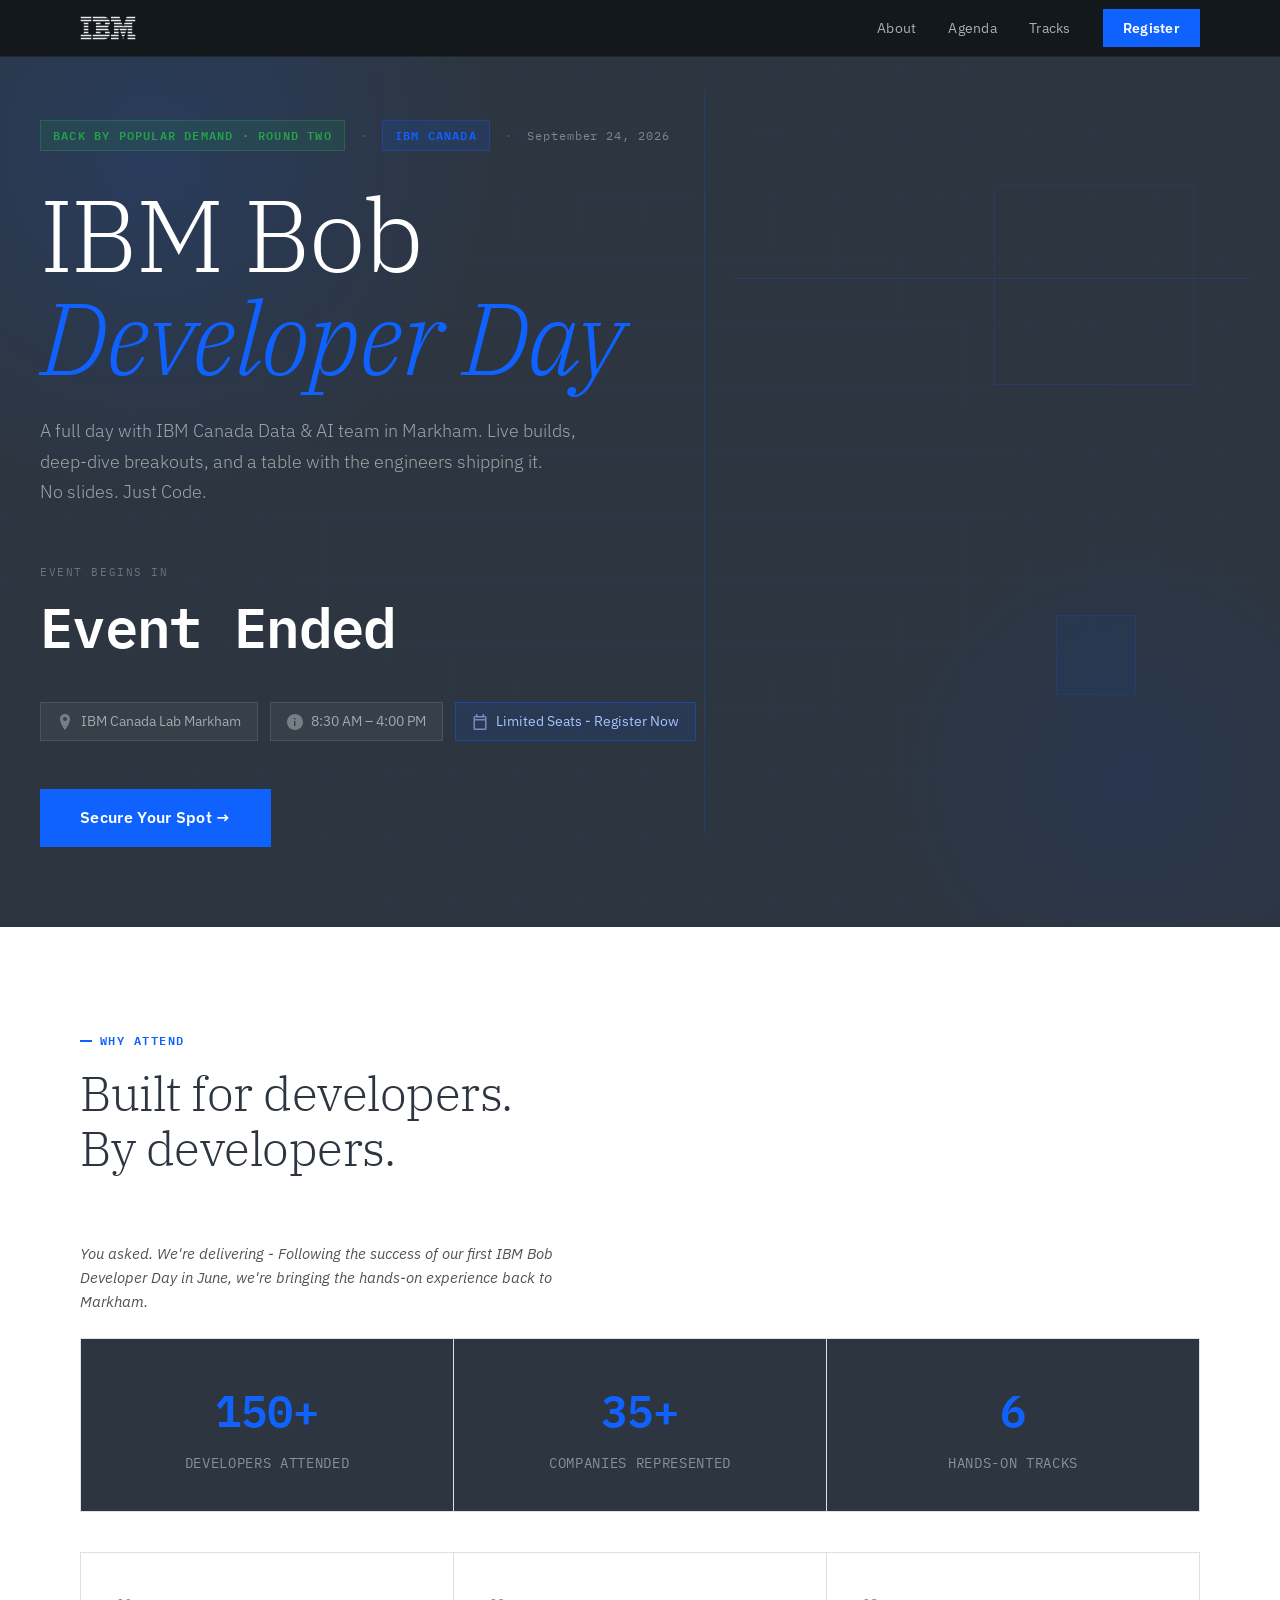
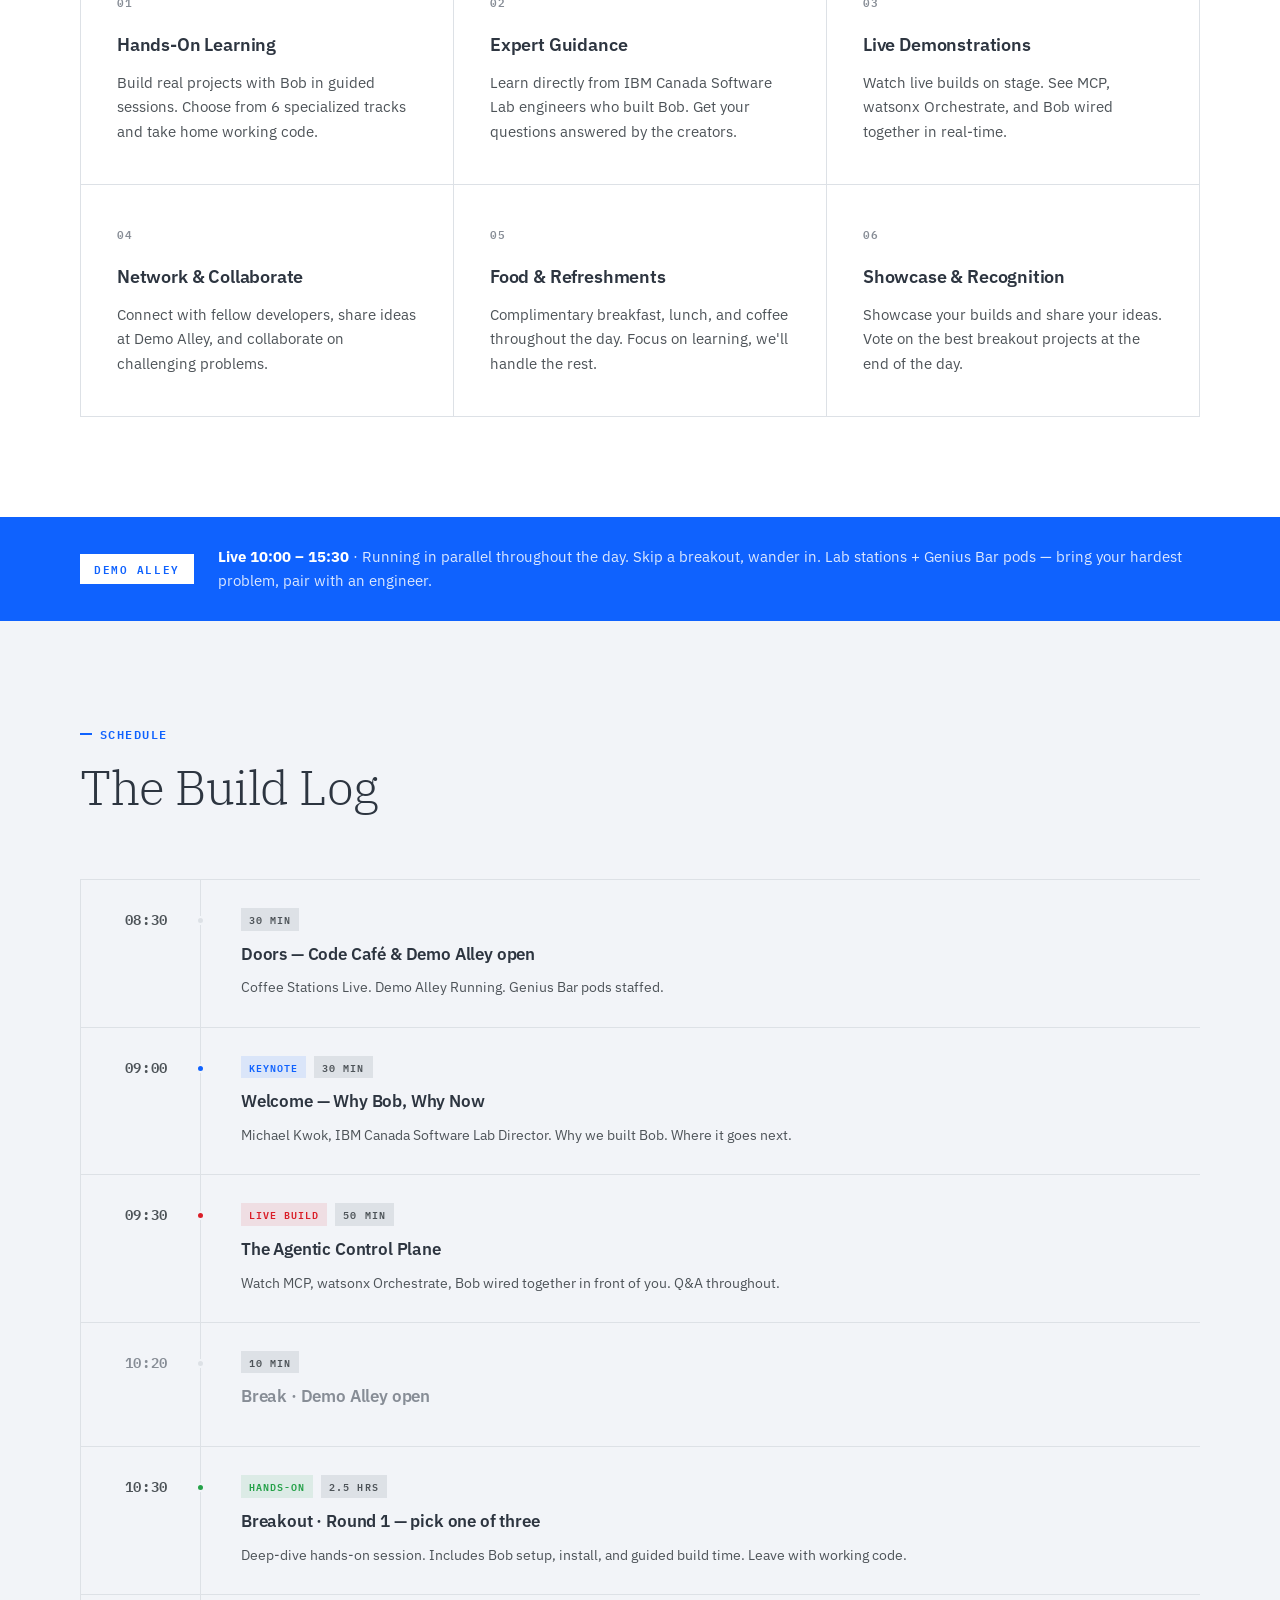
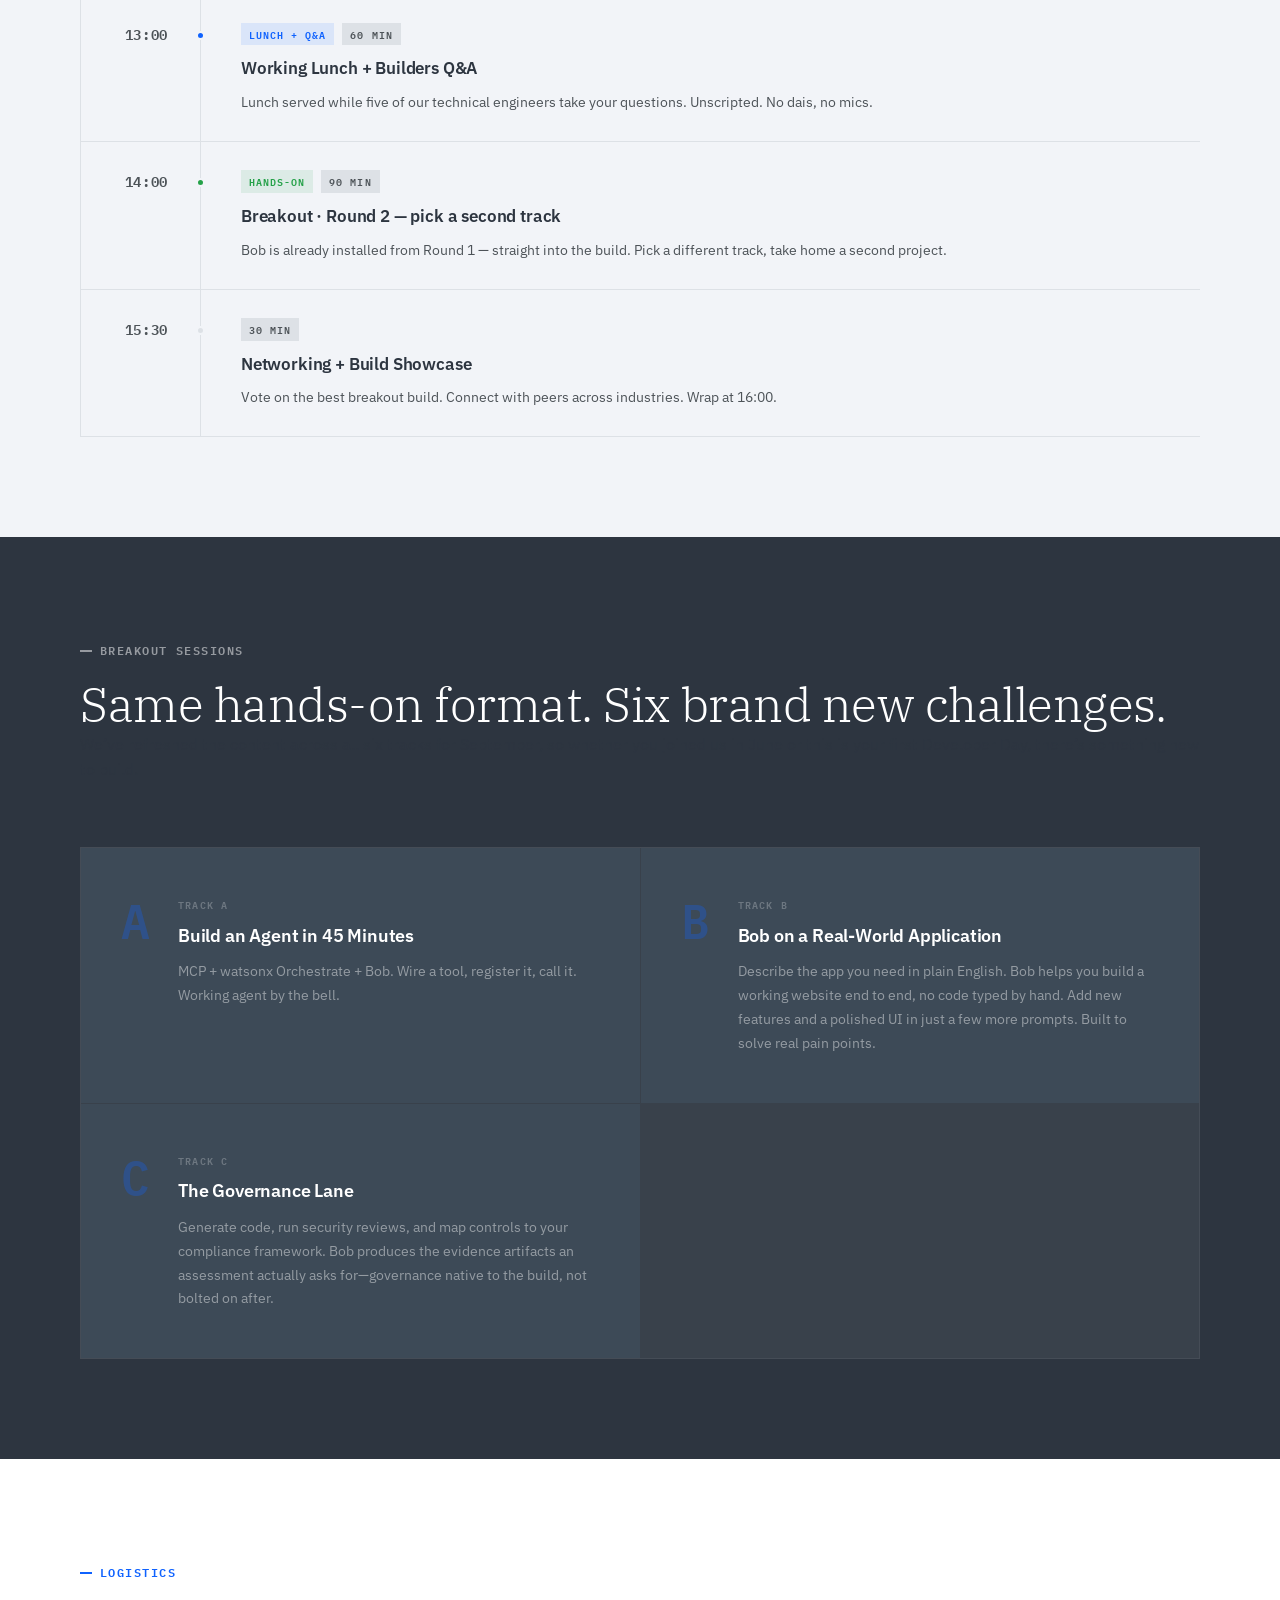
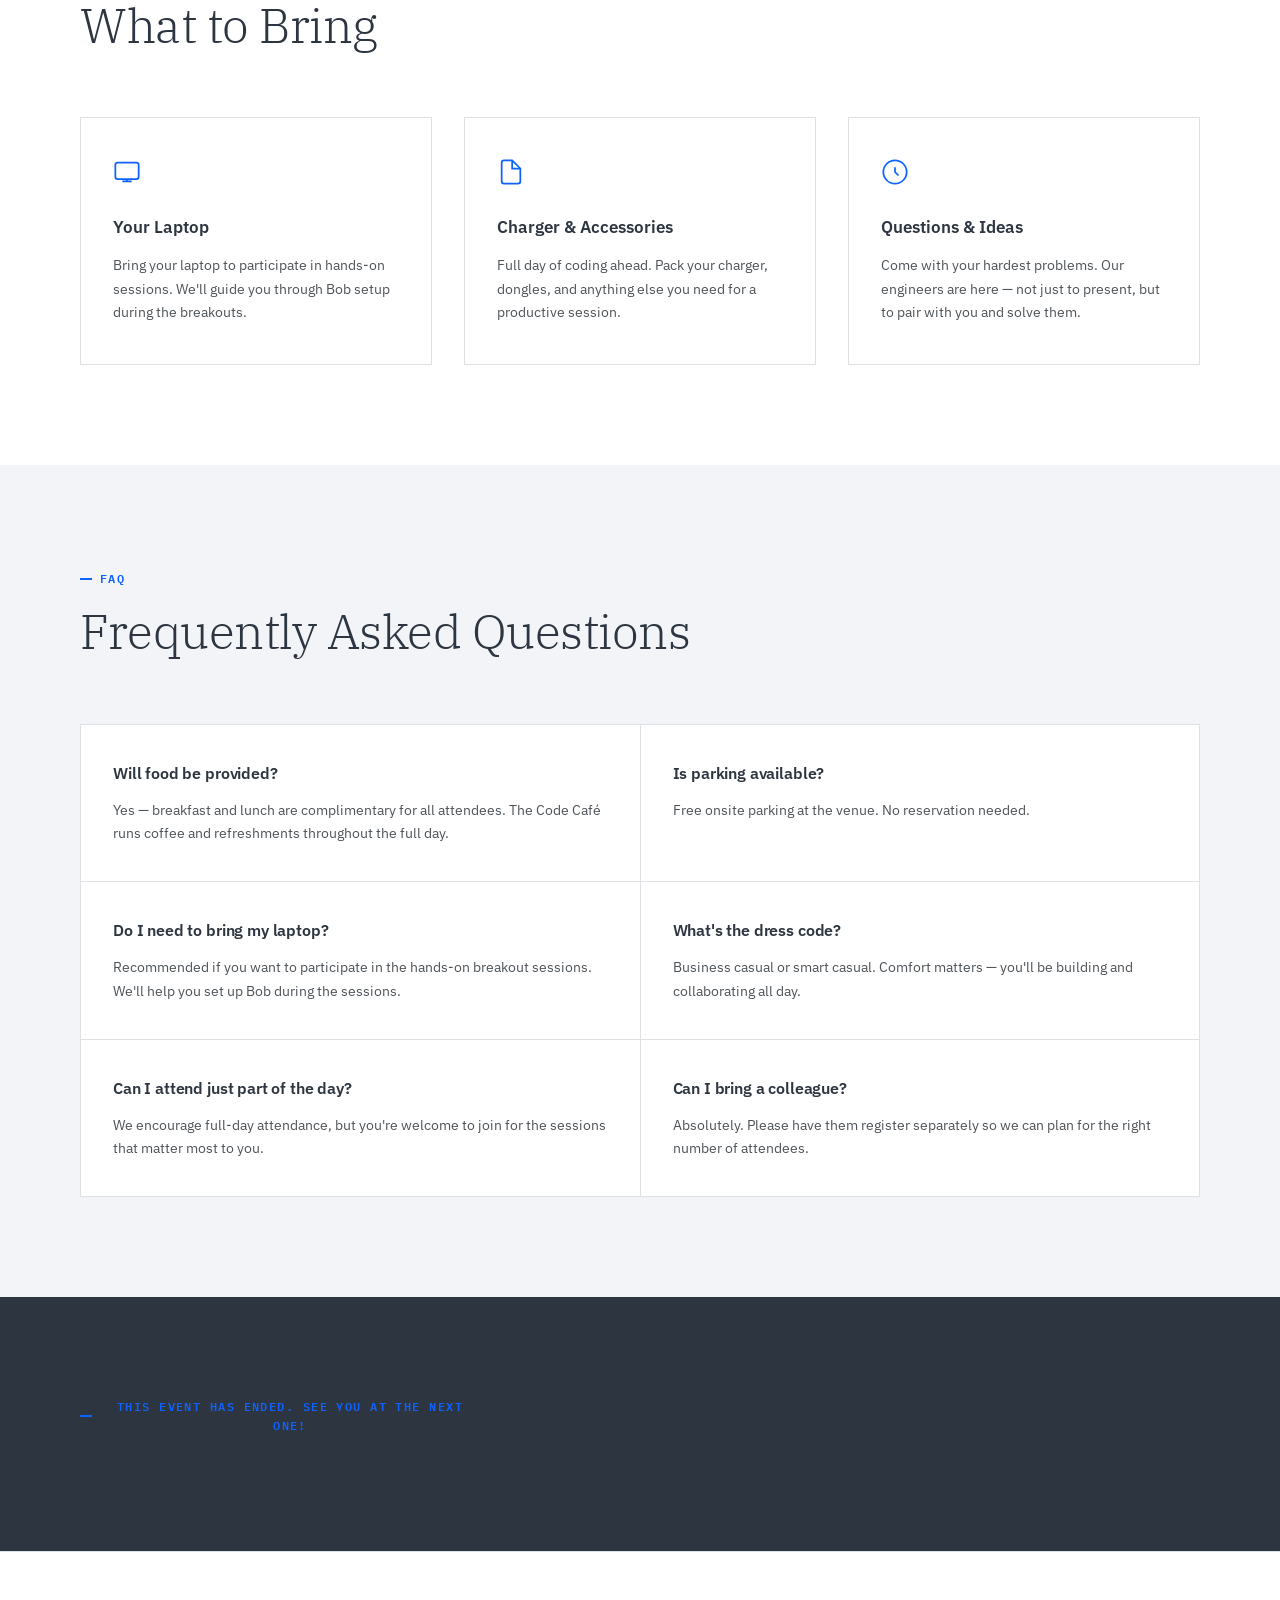
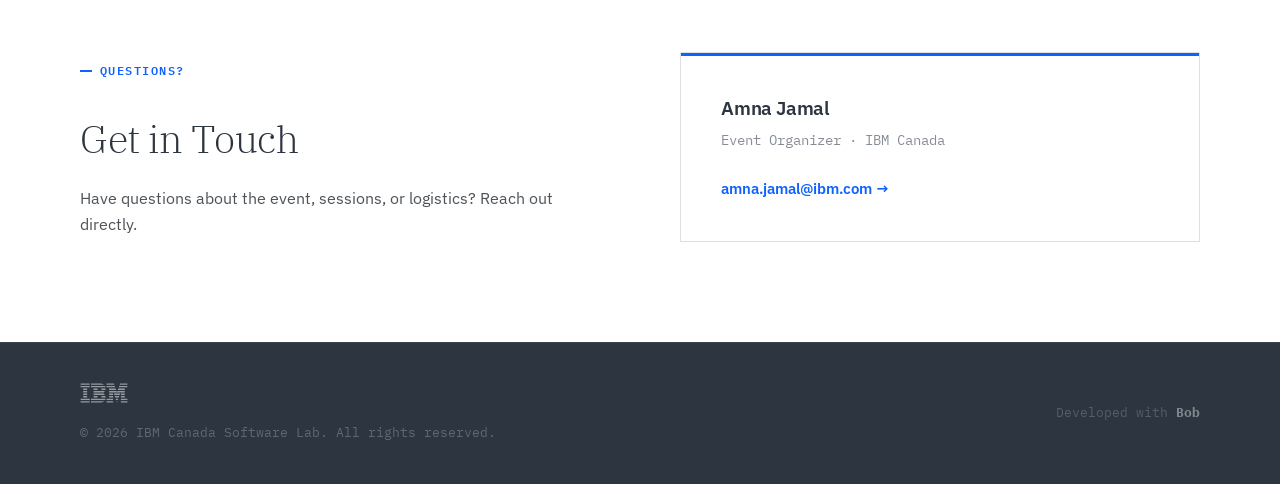
==== index.html @ 03973c64 "Update index.html" ====
<!DOCTYPE html>
<html lang="en">
<head>
    <meta charset="UTF-8">
    <meta name="viewport" content="width=device-width, initial-scale=1.0">
    <title>IBM Bob Developer Day — September 24, 2026 · Markham</title>
    <link rel="preconnect" href="https://fonts.googleapis.com">
    <link rel="preconnect" href="https://fonts.gstatic.com" crossorigin>
    <link href="https://fonts.googleapis.com/css2?family=IBM+Plex+Mono:wght@400;600&family=IBM+Plex+Sans:ital,wght@0,300;0,400;0,600;0,700;1,300&family=IBM+Plex+Serif:wght@300;400;600&display=swap" rel="stylesheet">
    <link rel="stylesheet" href="../styles.css">
</head>
<body>

    <!-- Sticky Register Button -->
    <div id="stickyRegister" class="sticky-register">
        <a href="#register" class="btn-sticky">Register Now →</a>
    </div>

    <!-- Top Nav Bar -->
    <nav class="topnav">
        <div class="topnav-inner">
            <img src="../ibm-logo.svg" alt="IBM" class="nav-logo">
            <div class="nav-links">
                <a href="#about">About</a>
                <a href="#agenda">Agenda</a>
                <a href="#tracks">Tracks</a>
                <a href="#register" class="nav-cta">Register</a>
            </div>
        </div>
    </nav>

    <div class="page-wrapper">

        <!-- HERO -->
        <header class="hero">
            <div class="hero-bg-grid"></div>
            <div class="hero-inner">
                <div class="hero-eyebrow">
                    <span class="eyebrow-tag eyebrow-tag-demand">Back by Popular Demand · Round Two</span>
                    <span class="eyebrow-divider">·</span>
                    <span class="eyebrow-tag">IBM Canada</span>
                    <span class="eyebrow-divider">·</span>
                    <span class="eyebrow-date">September 24, 2026</span>
                </div>

                <h1 class="hero-title">
                    IBM Bob<br>
                    <span class="hero-title-accent">Developer Day</span>
                </h1>

                <p class="hero-subtitle">A full day with IBM Canada Data & AI team in Markham. Live builds, deep-dive breakouts, and a table with the engineers shipping it. <br>No slides. Just Code.</p>

                <!-- Countdown -->
                <div class="countdown-block">
                    <div class="countdown-label">Event begins in</div>
                    <div id="countdown" class="countdown">
                        <div class="countdown-item">
                            <span id="days" class="countdown-value">00</span>
                            <span class="countdown-unit">Days</span>
                        </div>
                        <div class="countdown-sep">:</div>
                        <div class="countdown-item">
                            <span id="hours" class="countdown-value">00</span>
                            <span class="countdown-unit">Hrs</span>
                        </div>
                        <div class="countdown-sep">:</div>
                        <div class="countdown-item">
                            <span id="minutes" class="countdown-value">00</span>
                            <span class="countdown-unit">Min</span>
                        </div>
                        <div class="countdown-sep">:</div>
                        <div class="countdown-item">
                            <span id="seconds" class="countdown-value">00</span>
                            <span class="countdown-unit">Sec</span>
                        </div>
                    </div>
                </div>

                <!-- Event Meta -->
                <div class="hero-meta">
                    <div class="meta-pill">
                        <svg width="16" height="16" viewBox="0 0 16 16" fill="none"><path d="M8 0C5.2 0 3 2.2 3 5c0 4.4 5 11 5 11s5-6.6 5-11c0-2.8-2.2-5-5-5zm0 7c-1.1 0-2-.9-2-2s.9-2 2-2 2 .9 2 2-.9 2-2 2z" fill="currentColor"/></svg>
                        IBM Canada Lab Markham
                    </div>
                    <div class="meta-pill">
                        <svg width="16" height="16" viewBox="0 0 16 16" fill="none"><path d="M8 0C3.6 0 0 3.6 0 8s3.6 8 8 8 8-3.6 8-8-3.6-8-8-8zm.5 12H7V7h1.5v5zm0-6.5H7V4h1.5v1.5z" fill="currentColor"/></svg>
                        8:30 AM – 4:00 PM
                    </div>
                    <a href="#register" class="meta-pill meta-pill-link">
                        <svg width="16" height="16" viewBox="0 0 16 16" fill="none"><path d="M13 2h-1V0h-1.5v2h-5V0H4v2H3C2.2 2 1.5 2.7 1.5 3.5v11C1.5 15.3 2.2 16 3 16h10c.8 0 1.5-.7 1.5-1.5v-11C14.5 2.7 13.8 2 13 2zm0 12.5H3v-8h10v8zM3 5V3.5h10V5H3z" fill="currentColor"/></svg>
                        Limited Seats - Register Now
                    </a>
                </div>

                <a href="#register" class="btn-hero">Secure Your Spot →</a>
            </div>

            <!-- Hero decoration -->
            <div class="hero-decoration">
                <div class="deco-line deco-l1"></div>
                <div class="deco-line deco-l2"></div>
                <div class="deco-box deco-b1"></div>
                <div class="deco-box deco-b2"></div>
            </div>
        </header>

        <main id="about">

            <!-- WHY ATTEND -->
            <section class="section-why">
                <div class="section-inner">
                    <div class="section-header">
                        <span class="section-kicker">Why Attend</span>
                        <h2 class="section-title">Built for developers.<br>By developers.</h2>
                    </div>
                    <p class="stats-caption">You asked. We're delivering - Following the success of our first IBM Bob Developer Day in June, we're bringing the hands-on experience back to Markham. </p>
					<div class="stats-grid">
    				<div class="stat-card">
        			<h3>150+</h3>
        			<p>Developers Attended</p>
    				</div>
    					<div class="stat-card">
       					 <h3>35+</h3>
       					 <p>Companies Represented</p>
   					 </div>
   				 <div class="stat-card">
       				 <h3>6</h3>
       				 <p>Hands-On Tracks</p>
    					</div>
						</div>
                    <div class="why-grid">
                        <div class="why-card">
                            <div class="why-num">01</div>
                            <h3>Hands-On Learning</h3>
                            <p>Build real projects with Bob in guided sessions. Choose from 6 specialized tracks and take home working code.</p>
                        </div>
                        <div class="why-card">
                            <div class="why-num">02</div>
                            <h3>Expert Guidance</h3>
                            <p>Learn directly from IBM Canada Software Lab engineers who built Bob. Get your questions answered by the creators.</p>
                        </div>
                        <div class="why-card">
                            <div class="why-num">03</div>
                            <h3>Live Demonstrations</h3>
                            <p>Watch live builds on stage. See MCP, watsonx Orchestrate, and Bob wired together in real-time.</p>
                        </div>
                        <div class="why-card">
                            <div class="why-num">04</div>
                            <h3>Network & Collaborate</h3>
                            <p>Connect with fellow developers, share ideas at Demo Alley, and collaborate on challenging problems.</p>
                        </div>
                        <div class="why-card">
                            <div class="why-num">05</div>
                            <h3>Food & Refreshments</h3>
                            <p>Complimentary breakfast, lunch, and coffee throughout the day. Focus on learning, we'll handle the rest.</p>
                        </div>
                        <div class="why-card">
                            <div class="why-num">06</div>
                            <h3>Showcase & Recognition</h3>
                            <p>Showcase your builds and share your ideas. Vote on the best breakout projects at the end of the day.</p>
                        </div>
                    </div>
                </div>
            </section>

            <!-- DEMO ALLEY BANNER -->
            <div class="demo-alley-banner">
                <div class="section-inner">
                    <div class="demo-alley-inner">
                        <div class="demo-alley-badge">DEMO ALLEY</div>
                        <div class="demo-alley-text">
                            <strong>Live 10:00 – 15:30</strong> · Running in parallel throughout the day. Skip a breakout, wander in. Lab stations + Genius Bar pods — bring your hardest problem, pair with an engineer.
                        </div>
                    </div>
                </div>
            </div>

            <!-- AGENDA -->
            <section class="section-agenda" id="agenda">
                <div class="section-inner">
                    <div class="section-header">
                        <span class="section-kicker">Schedule</span>
                        <h2 class="section-title">The Build Log</h2>
                    </div>
                    <div class="agenda-timeline">

                        <div class="agenda-item">
                            <div class="agenda-time">
                                <span class="time-mono">08:30</span>
                                <div class="time-dot"></div>
                            </div>
                            <div class="agenda-content">
                                <div class="agenda-tags"><span class="atag atag-default">30 MIN</span></div>
                                <h3>Doors — Code Café &amp; Demo Alley open</h3>
                                <p>Coffee Stations Live. Demo Alley Running. Genius Bar pods staffed.</p>
                            </div>
                        </div>

                        <div class="agenda-item agenda-keynote">
                            <div class="agenda-time">
                                <span class="time-mono">09:00</span>
                                <div class="time-dot"></div>
                            </div>
                            <div class="agenda-content">
                                <div class="agenda-tags"><span class="atag atag-keynote">KEYNOTE</span><span class="atag">30 MIN</span></div>
                                <h3>Welcome — Why Bob, Why Now</h3>
                                <p>Michael Kwok, IBM Canada Software Lab Director. Why we built Bob. Where it goes next.</p>
                            </div>
                        </div>

                        <div class="agenda-item agenda-live">
                            <div class="agenda-time">
                                <span class="time-mono">09:30</span>
                                <div class="time-dot"></div>
                            </div>
                            <div class="agenda-content">
                                <div class="agenda-tags"><span class="atag atag-live">LIVE BUILD</span><span class="atag">50 MIN</span></div>
                                <h3>The Agentic Control Plane</h3>
                                <p> Watch MCP, watsonx Orchestrate, Bob wired together in front of you. Q&A throughout.</p>
                            </div>
                        </div>

                        <div class="agenda-item agenda-break">
                            <div class="agenda-time">
                                <span class="time-mono">10:20</span>
                                <div class="time-dot"></div>
                            </div>
                            <div class="agenda-content">
                                <div class="agenda-tags"><span class="atag">10 MIN</span></div>
                                <h3>Break · Demo Alley open</h3>
                            </div>
                        </div>

                        <div class="agenda-item agenda-handson">
                            <div class="agenda-time">
                                <span class="time-mono">10:30</span>
                                <div class="time-dot"></div>
                            </div>
                            <div class="agenda-content">
                                <div class="agenda-tags"><span class="atag atag-handson">HANDS-ON</span><span class="atag">2.5 HRS</span></div>
                                <h3>Breakout · Round 1 — pick one of three</h3>
                                <p>Deep-dive hands-on session. Includes Bob setup, install, and guided build time. Leave with working code.</p>
                            </div>
                        </div>

                        <div class="agenda-item agenda-keynote">
                            <div class="agenda-time">
                                <span class="time-mono">13:00</span>
                                <div class="time-dot"></div>
                            </div>
                            <div class="agenda-content">
                                <div class="agenda-tags"><span class="atag atag-keynote">LUNCH + Q&amp;A</span><span class="atag">60 MIN</span></div>
                                <h3>Working Lunch + Builders Q&amp;A</h3>
                                <p>Lunch served while five of our technical engineers take your questions. Unscripted. No dais, no mics.</p>
                            </div>
                        </div>

                        <div class="agenda-item agenda-handson">
                            <div class="agenda-time">
                                <span class="time-mono">14:00</span>
                                <div class="time-dot"></div>
                            </div>
                            <div class="agenda-content">
                                <div class="agenda-tags"><span class="atag atag-handson">HANDS-ON</span><span class="atag">90 MIN</span></div>
                                <h3>Breakout · Round 2 — pick a second track</h3>
                                <p>Bob is already installed from Round 1 — straight into the build. Pick a different track, take home a second project.</p>
                            </div>
                        </div>

                        <div class="agenda-item">
                            <div class="agenda-time">
                                <span class="time-mono">15:30</span>
                                <div class="time-dot"></div>
                            </div>
                            <div class="agenda-content">
                                <div class="agenda-tags"><span class="atag">30 MIN</span></div>
                                <h3>Networking + Build Showcase</h3>
                                <p>Vote on the best breakout build. Connect with peers across industries. Wrap at 16:00.</p>
                            </div>
                        </div>

                    </div>
                </div>
            </section>

            <!-- TRACKS -->
            <section class="section-tracks" id="tracks">
                <div class="section-inner">
                    <div class="section-header section-header-light">
                        <span class="section-kicker section-kicker-light">Breakout Sessions</span>
                        <h2 class="section-title section-title-light">Same hands-on format. Six brand new challenges.</h2>
						<p> We’ve refreshed the content across all six tracks for September, so whether you joined us in June or this is your first Developer Day, there’s something new to build.</p>
                    </div>
                    <div class="tracks-grid">
			<!-- REMOVING JAVA MOD--
                        <div class="track-card">
                            <div class="track-letter">A</div>
                            <div class="track-body">
                                <div class="track-label">TRACK A</div>
                                <h3>App Modernization</h3>
                                <p>Legacy to cloud-native, at refactor speed. Upgrade a legacy Java codebase or replatform it entirely. Bring a class or use one we provide. Walk out with a pull request.</p>
                            </div>
                        </div>
                  -->
						
						<div class="track-card">
                            <div class="track-letter">A</div>
                            <div class="track-body">
                                <div class="track-label">TRACK A</div>
                                <h3>Build an Agent in 45 Minutes</h3>
                                <p>MCP + watsonx Orchestrate + Bob. Wire a tool, register it, call it. Working agent by the bell.</p>
                            </div>
                        </div>
                        <div class="track-card">
                            <div class="track-letter">B</div>
                            <div class="track-body">
                                <div class="track-label">TRACK B</div>
                                <h3>Bob on a Real-World Application</h3>
                                <p>Describe the app you need in plain English. Bob helps you build a working website end to end, no code typed by hand. Add new features and a polished UI in just a few more prompts. Built to solve real pain points.</p>
                            </div>
                        </div>
                        <div class="track-card">
                            <div class="track-letter">C</div>
                            <div class="track-body">
                                <div class="track-label">TRACK C</div>
                                <h3>The Governance Lane</h3>
                                <p>Generate code, run security reviews, and map controls to your compliance framework. Bob produces the evidence artifacts an assessment actually asks for—governance native to the build, not bolted on after.</p>
                            </div>
                        </div>
      <!-- REMOVE GITHUB--
						
						<div class="track-card">
                            <div class="track-letter">E</div>
                            <div class="track-body">
                                <div class="track-label">TRACK E</div>
                                <h3>Github Copilot vs Bob</h3>
                                <p>AI Optimizer, Architect Mode, full-repo awareness, Bobalytics. See the gaps — then fill them live.</p>
                            </div>
                        </div>
	  --->
                    </div>
                </div>
            </section>

            <!-- WHAT TO BRING -->
            <section class="section-bring">
                <div class="section-inner">
                    <div class="section-header">
                        <span class="section-kicker">Logistics</span>
                        <h2 class="section-title">What to Bring</h2>
                    </div>
                    <div class="bring-grid">
                        <div class="bring-card">
                            <div class="bring-icon">
                                <svg width="28" height="28" viewBox="0 0 24 24" fill="none" stroke="currentColor" stroke-width="1.5"><rect x="2" y="4" width="20" height="14" rx="2"/><path d="M8 20h8M12 18v2"/></svg>
                            </div>
                            <h3>Your Laptop</h3>
                            <p>Bring your laptop to participate in hands-on sessions. We'll guide you through Bob setup during the breakouts.</p>
                        </div>
                        <div class="bring-card">
                            <div class="bring-icon">
                                <svg width="28" height="28" viewBox="0 0 24 24" fill="none" stroke="currentColor" stroke-width="1.5"><path d="M13 2H6a2 2 0 00-2 2v16a2 2 0 002 2h12a2 2 0 002-2V9z"/><polyline points="13 2 13 9 20 9"/></svg>
                            </div>
                            <h3>Charger &amp; Accessories</h3>
                            <p>Full day of coding ahead. Pack your charger, dongles, and anything else you need for a productive session.</p>
                        </div>
                        <div class="bring-card">
                            <div class="bring-icon">
                                <svg width="28" height="28" viewBox="0 0 24 24" fill="none" stroke="currentColor" stroke-width="1.5"><circle cx="12" cy="12" r="10"/><path d="M12 8v4l3 3"/></svg>
                            </div>
                            <h3>Questions &amp; Ideas</h3>
                            <p>Come with your hardest problems. Our engineers are here — not just to present, but to pair with you and solve them.</p>
                        </div>
                    </div>
                </div>
            </section>

            <!-- FAQ -->
            <section class="section-faq">
                <div class="section-inner">
                    <div class="section-header">
                        <span class="section-kicker">FAQ</span>
                        <h2 class="section-title">Frequently Asked Questions</h2>
                    </div>
                    <div class="faq-grid">
                        <div class="faq-item">
                            <h3>Will food be provided?</h3>
                            <p>Yes — breakfast and lunch are complimentary for all attendees. The Code Café runs coffee and refreshments throughout the full day.</p>
                        </div>
                        <div class="faq-item">
                            <h3>Is parking available?</h3>
                            <p>Free onsite parking at the venue. No reservation needed.</p>
                        </div>
                        <div class="faq-item">
                            <h3>Do I need to bring my laptop?</h3>
                            <p>Recommended if you want to participate in the hands-on breakout sessions. We'll help you set up Bob during the sessions.</p>
                        </div>
                        <div class="faq-item">
                            <h3>What's the dress code?</h3>
                            <p>Business casual or smart casual. Comfort matters — you'll be building and collaborating all day.</p>
                        </div>
                        <div class="faq-item">
                            <h3>Can I attend just part of the day?</h3>
                            <p>We encourage full-day attendance, but you're welcome to join for the sessions that matter most to you.</p>
                        </div>
                        <div class="faq-item">
                            <h3>Can I bring a colleague?</h3>
                            <p>Absolutely. Please have them register separately so we can plan for the right number of attendees.</p>
                        </div>
                    </div>
                </div>
            </section>

            <!-- REGISTRATION -->
            <section id="register" class="section-register">
                <div class="section-inner">
                    <div class="register-card">
                        <div class="register-left">
                            <span class="section-kicker section-kicker-light">Registration</span>
                            <h2>Reserve Your Spot</h2>
                            <p>Secure your place at IBM Bob Developer Day Markham. Seats are limited — early registration is encouraged.</p>
                            <ul class="register-perks">
                                <li>Full-day access to all sessions</li>
                                <li>Complimentary breakfast &amp; lunch</li>
                                <li>Hands-on breakout materials</li>
                                <li>Access to Demo Alley &amp; Genius Bar</li>
                            </ul>
                            <div class="register-secure">
                                <svg width="14" height="14" viewBox="0 0 16 16" fill="currentColor"><path d="M8 0C5.2 0 2.9 2.3 2.9 5v1.1H1.5C.7 6.1 0 6.8 0 7.6v6.9C0 15.3.7 16 1.5 16h13c.8 0 1.5-.7 1.5-1.5V7.6c0-.8-.7-1.5-1.5-1.5h-1.4V5C13.1 2.3 10.8 0 8 0zm0 1.5c1.9 0 3.5 1.6 3.5 3.5v1.1H4.5V5C4.5 3.1 6.1 1.5 8 1.5z"/></svg>
                                Your information is secure and used only for this event.By registering for this event, you consent to photography and video recording and the use of such content for event marketing and promotional activities.
                            </div>
                        </div>
                        <div class="register-right">
                            <iframe class="airtable-embed" 
     							src="https://airtable.com/embed/appYo5AO9TQs8hWMN/shr4kMhDHOtvS2t6e" 
     							frameborder="0" onmousewheel="" 
     							width="100%" 
    						    height="533" 
     							style="background: transparent; border: 1px solid #ccc;">
							</iframe>
                        </div> 
                    </div>
                </div>
            </section>

            <!-- CONTACT -->
            <section class="section-contact">
                <div class="section-inner">
                    <div class="contact-block">
                        <div class="contact-left">
                            <span class="section-kicker">Questions?</span>
                            <h2>Get in Touch</h2>
                            <p>Have questions about the event, sessions, or logistics? Reach out directly.</p>
                        </div>
                        <div class="contact-right">
                            <div class="contact-card">
                                <div class="contact-name">Amna Jamal</div>
                                <div class="contact-role">Event Organizer · IBM Canada</div>
                                <a href="mailto:amna.jamal@ibm.com" class="contact-email">amna.jamal@ibm.com →</a>
                            </div>
                        </div>
                    </div>
                </div>
            </section>

        </main>

        <footer class="site-footer">
            <div class="section-inner">
                <div class="footer-inner">
                    <div class="footer-left">
                        <img src="../ibm-logo.svg" alt="IBM" class="footer-logo">
                        <p>© 2026 IBM Canada Software Lab. All rights reserved.</p>
                    </div>
                    <div class="footer-right">
                        <p class="bob-credit">Developed with <strong>Bob</strong></p>
                    </div>
                </div>
            </div>
        </footer>

    </div>

    <script src="../script.js"></script>
</body>
</html>
---- styles.css ----
/* ============================================================
   IBM BOB DEVELOPER DAY — styles.css
   Design: IBM Carbon-influenced, editorial precision
   ============================================================ */

:root {
    --ibm-blue:     #0f62fe;
    --ibm-blue-dk:  #0043ce;
    --ibm-blue-dkr: #001d6c;
    --ibm-red:      #da1e28;
    --ibm-green:    #24a148;
    --ibm-cool-90:  #2d3540;
    --ibm-cool-80:  #3d4a57;
    --ibm-cool-70:  #4e5d6c;
    --ibm-cool-60:  #4d5358;
    --ibm-cool-40:  #878d96;
    --ibm-cool-20:  #dde1e6;
    --ibm-cool-10:  #f2f4f8;
    --ibm-white:    #ffffff;
    --ibm-bg:       #f2f4f8;

    --font-sans:  'IBM Plex Sans', system-ui, sans-serif;
    --font-mono:  'IBM Plex Mono', monospace;
    --font-serif: 'IBM Plex Serif', Georgia, serif;

    --max-w: 1200px;
    --section-pad: 100px 0;
    --radius: 2px;
    --transition: 0.22s ease;
}

/* ===================== RESET ===================== */
*, *::before, *::after { box-sizing: border-box; margin: 0; padding: 0; }

html { scroll-behavior: smooth; }

body {
    font-family: var(--font-sans);
    background: var(--ibm-bg);
    color: var(--ibm-cool-90);
    line-height: 1.6;
    -webkit-font-smoothing: antialiased;
}

/* ===================== TOP NAV ===================== */
.topnav {
    position: fixed;
    top: 0;
    left: 0;
    right: 0;
    z-index: 100;
    background: rgba(18, 22, 25, 0.92);
    backdrop-filter: blur(12px);
    border-bottom: 1px solid rgba(255,255,255,0.06);
}

.topnav-inner {
    max-width: var(--max-w);
    margin: 0 auto;
    padding: 0 40px;
    height: 56px;
    display: flex;
    align-items: center;
    justify-content: space-between;
}

.nav-logo {
    width: 56px;
    height: auto;
    filter: brightness(0) invert(1);
    opacity: 0.9;
}

.nav-links {
    display: flex;
    align-items: center;
    gap: 32px;
}

.nav-links a {
    color: rgba(255,255,255,0.65);
    text-decoration: none;
    font-size: 0.875rem;
    font-weight: 400;
    letter-spacing: 0.02em;
    transition: color var(--transition);
}

.nav-links a:hover { color: var(--ibm-white); }

.nav-links .nav-cta {
    background: var(--ibm-blue);
    color: var(--ibm-white);
    padding: 8px 20px;
    font-weight: 600;
    opacity: 1;
}

.nav-links .nav-cta:hover {
    background: var(--ibm-blue-dk);
    color: var(--ibm-white);
}

/* ===================== STICKY BUTTON ===================== */
.sticky-register {
    position: fixed;
    bottom: 32px;
    right: 32px;
    z-index: 90;
    opacity: 0;
    transform: translateY(16px);
    pointer-events: none;
    transition: all 0.3s ease;
}

.sticky-register.visible {
    opacity: 1;
    transform: translateY(0);
    pointer-events: auto;
}

.btn-sticky {
    display: inline-block;
    padding: 14px 28px;
    background: var(--ibm-blue);
    color: var(--ibm-white);
    text-decoration: none;
    font-size: 0.9rem;
    font-weight: 600;
    letter-spacing: 0.02em;
    box-shadow: 0 4px 24px rgba(15, 98, 254, 0.45);
    transition: all var(--transition);
}

.btn-sticky:hover {
    background: var(--ibm-blue-dk);
    box-shadow: 0 6px 32px rgba(15, 98, 254, 0.55);
    transform: translateY(-2px);
}

/* ===================== SECTION INNER ===================== */
.section-inner {
    max-width: var(--max-w);
    margin: 0 auto;
    padding: 0 40px;
}

.section-header {
    margin-bottom: 64px;
}

.section-header-light { /* for dark bg */ }

.section-kicker {
    display: inline-block;
    font-family: var(--font-mono);
    font-size: 0.75rem;
    font-weight: 600;
    color: var(--ibm-blue);
    letter-spacing: 0.12em;
    text-transform: uppercase;
    margin-bottom: 16px;
    position: relative;
    padding-left: 20px;
}

.section-kicker::before {
    content: '';
    position: absolute;
    left: 0;
    top: 50%;
    transform: translateY(-50%);
    width: 12px;
    height: 2px;
    background: var(--ibm-blue);
}

.section-kicker-light {
    color: rgba(255,255,255,0.5);
}

.section-kicker-light::before {
    background: rgba(255,255,255,0.5);
}

.section-title {
    font-family: var(--font-serif);
    font-size: clamp(2rem, 4vw, 3rem);
    font-weight: 300;
    line-height: 1.15;
    color: var(--ibm-cool-90);
    letter-spacing: -0.01em;
}

.section-title-light { color: var(--ibm-white); }
.stats-caption {
    font-size: 0.95rem;
    color: var(--ibm-cool-60);
    font-style: italic;
    margin-bottom: 24px;
    max-width: 480px;
}

/* ===================== HERO ===================== */
.hero {
    position: relative;
    background: var(--ibm-cool-90);
    min-height: 100vh;
    display: flex;
    align-items: center;
    padding: 120px 40px 80px;
    overflow: hidden;
}

.hero-bg-grid {
    position: absolute;
    inset: 0;
    background-image:
        linear-gradient(rgba(15, 98, 254, 0.06) 1px, transparent 1px),
        linear-gradient(90deg, rgba(15, 98, 254, 0.06) 1px, transparent 1px);
    background-size: 64px 64px;
    mask-image: radial-gradient(ellipse 80% 80% at 50% 50%, black 30%, transparent 100%);
}

.hero::before {
    content: '';
    position: absolute;
    top: -200px;
    left: -200px;
    width: 700px;
    height: 700px;
    background: radial-gradient(circle, rgba(15,98,254,0.15) 0%, transparent 70%);
    pointer-events: none;
}

.hero::after {
    content: '';
    position: absolute;
    bottom: -100px;
    right: -100px;
    width: 500px;
    height: 500px;
    background: radial-gradient(circle, rgba(0,67,206,0.1) 0%, transparent 70%);
    pointer-events: none;
}

.hero-inner {
    position: relative;
    z-index: 2;
    max-width: var(--max-w);
    margin: 0 auto;
    width: 100%;
}

.hero-eyebrow {
    display: flex;
    align-items: center;
    gap: 16px;
    margin-bottom: 32px;
    animation: fadeUp 0.8s ease both;
}

.eyebrow-tag {
    font-family: var(--font-mono);
    font-size: 0.75rem;
    font-weight: 600;
    color: var(--ibm-blue);
    letter-spacing: 0.1em;
    text-transform: uppercase;
    background: rgba(15, 98, 254, 0.12);
    border: 1px solid rgba(15, 98, 254, 0.3);
    padding: 5px 12px;
}

.eyebrow-tag-demand {
    color: var(--ibm-green);
    background: rgba(36, 161, 72, 0.12);
    border: 1px solid rgba(36, 161, 72, 0.35);
}

.eyebrow-divider { color: rgba(255,255,255,0.2); }

.eyebrow-date {
    font-family: var(--font-mono);
    font-size: 0.75rem;
    color: rgba(255,255,255,0.4);
    letter-spacing: 0.08em;
}

.hero-title {
    font-family: var(--font-serif);
    font-size: clamp(3.5rem, 8vw, 7rem);
    font-weight: 300;
    color: var(--ibm-white);
    line-height: 1.0;
    letter-spacing: -0.02em;
    margin-bottom: 28px;
    animation: fadeUp 0.8s 0.1s ease both;
}

.hero-title-accent {
    color: var(--ibm-blue);
    font-style: italic;
}

.hero-subtitle {
    font-size: 1.125rem;
    color: rgba(255,255,255,0.55);
    max-width: 560px;
    line-height: 1.7;
    margin-bottom: 56px;
    font-weight: 300;
    animation: fadeUp 0.8s 0.2s ease both;
}

/* Countdown */
.countdown-block {
    margin-bottom: 48px;
    animation: fadeUp 0.8s 0.3s ease both;
}

.countdown-label {
    font-family: var(--font-mono);
    font-size: 0.7rem;
    letter-spacing: 0.14em;
    text-transform: uppercase;
    color: rgba(255,255,255,0.3);
    margin-bottom: 16px;
}

.countdown {
    display: flex;
    align-items: center;
    gap: 12px;
}

.countdown-item {
    text-align: center;
}

.countdown-value {
    display: block;
    font-family: var(--font-mono);
    font-size: 3.5rem;
    font-weight: 600;
    color: var(--ibm-white);
    line-height: 1;
    letter-spacing: -0.03em;
}

.countdown-unit {
    display: block;
    font-family: var(--font-mono);
    font-size: 0.65rem;
    letter-spacing: 0.1em;
    text-transform: uppercase;
    color: rgba(255,255,255,0.3);
    margin-top: 6px;
}

.countdown-sep {
    font-family: var(--font-mono);
    font-size: 2.5rem;
    color: rgba(15, 98, 254, 0.4);
    line-height: 1;
    padding-bottom: 16px;
}

/* Hero Meta Pills */
.hero-meta {
    display: flex;
    flex-wrap: wrap;
    gap: 12px;
    margin-bottom: 48px;
    animation: fadeUp 0.8s 0.35s ease both;
}

.meta-pill {
    display: flex;
    align-items: center;
    gap: 8px;
    font-size: 0.85rem;
    color: rgba(255,255,255,0.55);
    background: rgba(255,255,255,0.05);
    border: 1px solid rgba(255,255,255,0.1);
    padding: 8px 16px;
}

.meta-pill-link {
    text-decoration: none;
    border: 1px solid rgba(15, 98, 254, 0.4);
    color: #a8c4ff;
    background: rgba(15, 98, 254, 0.1);
    transition: all var(--transition);
}

.meta-pill svg { opacity: 0.6; flex-shrink: 0; }

.btn-hero {
    display: inline-block;
    padding: 16px 40px;
    background: var(--ibm-blue);
    color: var(--ibm-white);
    text-decoration: none;
    font-size: 1rem;
    font-weight: 600;
    letter-spacing: 0.02em;
    transition: all var(--transition);
    box-shadow: 0 0 0 0 rgba(15, 98, 254, 0.4);
    animation: fadeUp 0.8s 0.4s ease both;
}

.btn-hero:hover {
    background: var(--ibm-blue-dk);
    transform: translateY(-2px);
    box-shadow: 0 8px 32px rgba(15, 98, 254, 0.4);
}

/* Hero Decoration */
.hero-decoration {
    position: absolute;
    right: 0;
    top: 0;
    bottom: 0;
    width: 45%;
    pointer-events: none;
    z-index: 1;
}

.deco-line {
    position: absolute;
    background: rgba(15, 98, 254, 0.2);
}

.deco-l1 {
    width: 1px;
    top: 10%;
    bottom: 10%;
    left: 0;
}

.deco-l2 {
    height: 1px;
    left: 5%;
    right: 5%;
    top: 30%;
}

.deco-box {
    position: absolute;
    border: 1px solid rgba(15, 98, 254, 0.15);
}

.deco-b1 {
    width: 200px;
    height: 200px;
    top: 20%;
    right: 15%;
}

.deco-b2 {
    width: 80px;
    height: 80px;
    bottom: 25%;
    right: 25%;
    background: rgba(15, 98, 254, 0.05);
}

/* ===================== WHY ATTEND ===================== */
.section-why {
    background: var(--ibm-white);
    padding: var(--section-pad);
}

.why-grid {
    display: grid;
    grid-template-columns: repeat(3, 1fr);
    gap: 1px;
    background: var(--ibm-cool-20);
    border: 1px solid var(--ibm-cool-20);
}

.why-card {
    background: var(--ibm-white);
    padding: 40px 36px;
    position: relative;
    transition: background var(--transition);
}

.why-card:hover {
    background: var(--ibm-cool-10);
}

.why-card:hover .why-num {
    color: var(--ibm-blue);
}

.why-num {
    font-family: var(--font-mono);
    font-size: 0.7rem;
    font-weight: 600;
    color: var(--ibm-cool-40);
    letter-spacing: 0.1em;
    margin-bottom: 20px;
    transition: color var(--transition);
}

.why-card h3 {
    font-size: 1.1rem;
    font-weight: 600;
    color: var(--ibm-cool-90);
    margin-bottom: 12px;
    letter-spacing: -0.01em;
}

.why-card p {
    font-size: 0.925rem;
    color: var(--ibm-cool-60);
    line-height: 1.65;
}

/* ===================== DEMO ALLEY ===================== */
.demo-alley-banner {
    background: var(--ibm-blue);
    padding: 28px 0;
}

.demo-alley-inner {
    display: flex;
    align-items: center;
    gap: 24px;
}

.demo-alley-badge {
    font-family: var(--font-mono);
    font-size: 0.7rem;
    font-weight: 600;
    letter-spacing: 0.14em;
    color: var(--ibm-blue);
    background: var(--ibm-white);
    padding: 6px 14px;
    white-space: nowrap;
}

.demo-alley-text {
    font-size: 0.925rem;
    color: rgba(255,255,255,0.85);
    line-height: 1.6;
}

.demo-alley-text strong {
    color: var(--ibm-white);
}

/* ===================== AGENDA ===================== */
.section-agenda {
    background: var(--ibm-bg);
    padding: var(--section-pad);
}

.agenda-timeline {
    display: flex;
    flex-direction: column;
    gap: 0;
    border-left: 1px solid var(--ibm-cool-20);
    padding-left: 0;
}

.agenda-item {
    display: grid;
    grid-template-columns: 120px 1fr;
    gap: 0;
    position: relative;
    border-bottom: 1px solid var(--ibm-cool-20);
    transition: background var(--transition);
}

.agenda-item:hover {
    background: rgba(255,255,255,0.7);
}

.agenda-item:first-child { border-top: 1px solid var(--ibm-cool-20); }

.agenda-time {
    padding: 28px 32px 28px 0;
    display: flex;
    align-items: flex-start;
    justify-content: flex-end;
    gap: 20px;
    border-right: 1px solid var(--ibm-cool-20);
    position: relative;
}

.time-mono {
    font-family: var(--font-mono);
    font-size: 0.875rem;
    font-weight: 600;
    color: var(--ibm-cool-60);
    letter-spacing: 0.05em;
}

.time-dot {
    position: absolute;
    right: -5px;
    top: 36px;
    width: 9px;
    height: 9px;
    border-radius: 50%;
    background: var(--ibm-cool-20);
    border: 2px solid var(--ibm-bg);
}

.agenda-keynote .time-dot { background: var(--ibm-blue); }
.agenda-live .time-dot    { background: var(--ibm-red); }
.agenda-handson .time-dot { background: var(--ibm-green); }

.agenda-content {
    padding: 28px 0 28px 40px;
}

.agenda-tags {
    display: flex;
    gap: 8px;
    margin-bottom: 10px;
}

.atag {
    font-family: var(--font-mono);
    font-size: 0.65rem;
    font-weight: 600;
    letter-spacing: 0.1em;
    text-transform: uppercase;
    padding: 3px 8px;
    background: var(--ibm-cool-20);
    color: var(--ibm-cool-60);
}

.atag-keynote {
    background: rgba(15, 98, 254, 0.1);
    color: var(--ibm-blue);
}

.atag-live {
    background: rgba(218, 30, 40, 0.1);
    color: var(--ibm-red);
}

.atag-handson {
    background: rgba(36, 161, 72, 0.1);
    color: var(--ibm-green);
}

.agenda-content h3 {
    font-size: 1.05rem;
    font-weight: 600;
    color: var(--ibm-cool-90);
    margin-bottom: 8px;
    letter-spacing: -0.01em;
}

.agenda-content p {
    font-size: 0.9rem;
    color: var(--ibm-cool-60);
    line-height: 1.6;
}

.agenda-break .time-mono,
.agenda-break .agenda-content h3 {
    color: var(--ibm-cool-40);
}

/* ===================== TRACKS ===================== */
.section-tracks {
    background: var(--ibm-cool-90);
    padding: var(--section-pad);
}

.tracks-grid {
    display: grid;
    grid-template-columns: repeat(2, 1fr);
    gap: 1px;
    background: rgba(255,255,255,0.06);
    border: 1px solid rgba(255,255,255,0.06);
}

.track-card {
    background: var(--ibm-cool-80);
    padding: 48px 40px;
    display: flex;
    gap: 28px;
    align-items: flex-start;
    transition: background var(--transition);
    cursor: default;
}

.track-card:hover {
    background: var(--ibm-cool-70);
}

.track-letter {
    font-family: var(--font-mono);
    font-size: 3rem;
    font-weight: 600;
    color: rgba(15, 98, 254, 0.3);
    line-height: 1;
    flex-shrink: 0;
    transition: color var(--transition);
}

.track-card:hover .track-letter {
    color: var(--ibm-blue);
}

.track-label {
    font-family: var(--font-mono);
    font-size: 0.65rem;
    font-weight: 600;
    letter-spacing: 0.12em;
    color: rgba(255,255,255,0.25);
    text-transform: uppercase;
    margin-bottom: 12px;
}

.track-body h3 {
    font-size: 1.1rem;
    font-weight: 600;
    color: var(--ibm-white);
    margin-bottom: 12px;
    letter-spacing: -0.01em;
    line-height: 1.3;
}

.track-body p {
    font-size: 0.9rem;
    color: rgba(255,255,255,0.45);
    line-height: 1.65;
}

/* ===================== WHAT TO BRING ===================== */
.section-bring {
    background: var(--ibm-white);
    padding: var(--section-pad);
}

.bring-grid {
    display: grid;
    grid-template-columns: repeat(3, 1fr);
    gap: 32px;
}

.bring-card {
    padding: 40px 32px;
    border: 1px solid var(--ibm-cool-20);
    transition: all var(--transition);
    position: relative;
}

.bring-card::before {
    content: '';
    position: absolute;
    left: 0;
    top: 0;
    bottom: 0;
    width: 3px;
    background: var(--ibm-blue);
    opacity: 0;
    transition: opacity var(--transition);
}

.bring-card:hover::before {
    opacity: 1;
}

.bring-card:hover {
    border-color: var(--ibm-cool-20);
    box-shadow: 4px 4px 24px rgba(0,0,0,0.07);
    transform: translateX(4px);
}

.bring-icon {
    color: var(--ibm-blue);
    margin-bottom: 20px;
}

.bring-card h3 {
    font-size: 1.05rem;
    font-weight: 600;
    color: var(--ibm-cool-90);
    margin-bottom: 12px;
}

.bring-card p {
    font-size: 0.9rem;
    color: var(--ibm-cool-60);
    line-height: 1.65;
}

/* ===================== FAQ ===================== */
.section-faq {
    background: var(--ibm-bg);
    padding: var(--section-pad);
}

.faq-grid {
    display: grid;
    grid-template-columns: repeat(2, 1fr);
    gap: 1px;
    background: var(--ibm-cool-20);
    border: 1px solid var(--ibm-cool-20);
}

.faq-item {
    background: var(--ibm-white);
    padding: 36px 32px;
    transition: background var(--transition);
}

.faq-item:hover {
    background: var(--ibm-cool-10);
}

.faq-item h3 {
    font-size: 0.975rem;
    font-weight: 600;
    color: var(--ibm-cool-90);
    margin-bottom: 12px;
    letter-spacing: -0.01em;
}

.faq-item p {
    font-size: 0.9rem;
    color: var(--ibm-cool-60);
    line-height: 1.65;
}

/* ===================== REGISTRATION ===================== */
.section-register {
    background: var(--ibm-cool-90);
    padding: var(--section-pad);
}

.register-card {
    display: grid;
    grid-template-columns: 1fr 1.6fr;
    gap: 80px;
    align-items: start;
}

.register-left h2 {
    font-family: var(--font-serif);
    font-size: clamp(2rem, 3.5vw, 2.75rem);
    font-weight: 300;
    color: var(--ibm-white);
    line-height: 1.15;
    margin-bottom: 20px;
    margin-top: 16px;
    letter-spacing: -0.01em;
}

.register-left p {
    font-size: 0.975rem;
    color: rgba(255,255,255,0.5);
    line-height: 1.7;
    margin-bottom: 32px;
}

.register-context {
    color: var(--ibm-green) !important;
    font-family: var(--font-mono);
    font-size: 0.8rem !important;
    letter-spacing: 0.02em;
    margin-top: -16px !important;
    margin-bottom: 28px !important;
}

.register-perks {
    list-style: none;
    display: flex;
    flex-direction: column;
    gap: 10px;
    margin-bottom: 40px;
}

.register-perks li {
    font-size: 0.9rem;
    color: rgba(255,255,255,0.6);
    padding-left: 20px;
    position: relative;
}

.register-perks li::before {
    content: '→';
    position: absolute;
    left: 0;
    color: var(--ibm-blue);
    font-weight: 600;
}

.register-secure {
    display: flex;
    align-items: center;
    gap: 8px;
    font-size: 0.8rem;
    color: rgba(255,255,255,0.25);
    font-family: var(--font-mono);
}

.register-right {
    background: var(--ibm-white);
    padding: 8px;
}

.register-left .register-consent {
    font-size: 0.8rem;
    color: rgba(255,255,255,0.25);
    font-family: var(--font-mono);
    margin-top: 8px;
    margin-bottom: 0;
}

/* ===================== CONTACT ===================== */
.section-contact {
    background: var(--ibm-white);
    padding: var(--section-pad);
    border-top: 1px solid var(--ibm-cool-20);
}

.contact-block {
    display: grid;
    grid-template-columns: 1fr 1fr;
    gap: 80px;
    align-items: center;
}

.contact-left h2 {
    font-family: var(--font-serif);
    font-size: clamp(1.75rem, 3vw, 2.5rem);
    font-weight: 300;
    color: var(--ibm-cool-90);
    margin-bottom: 16px;
    margin-top: 12px;
    letter-spacing: -0.01em;
}

.contact-left p {
    font-size: 0.975rem;
    color: var(--ibm-cool-60);
    line-height: 1.65;
}

.contact-card {
    border: 1px solid var(--ibm-cool-20);
    padding: 40px;
    position: relative;
}

.contact-card::before {
    content: '';
    position: absolute;
    top: 0;
    left: 0;
    right: 0;
    height: 3px;
    background: var(--ibm-blue);
}

.contact-name {
    font-size: 1.2rem;
    font-weight: 600;
    color: var(--ibm-cool-90);
    margin-bottom: 6px;
    letter-spacing: -0.01em;
}

.contact-role {
    font-size: 0.85rem;
    color: var(--ibm-cool-40);
    margin-bottom: 24px;
    font-family: var(--font-mono);
}

.contact-email {
    display: inline-block;
    color: var(--ibm-blue);
    text-decoration: none;
    font-weight: 600;
    font-size: 0.95rem;
    transition: color var(--transition);
    border-bottom: 1px solid transparent;
    transition: border-color var(--transition);
}

.contact-email:hover {
    border-bottom-color: var(--ibm-blue);
}

/* ===================== FOOTER ===================== */
.site-footer {
    background: var(--ibm-cool-90);
    padding: 40px 0;
    border-top: 1px solid rgba(255,255,255,0.06);
}

.footer-inner {
    display: flex;
    justify-content: space-between;
    align-items: center;
}

.footer-logo {
    width: 48px;
    height: auto;
    filter: brightness(0) invert(1);
    opacity: 0.5;
    margin-bottom: 12px;
}

.footer-left p {
    font-size: 0.8rem;
    color: rgba(255,255,255,0.25);
    font-family: var(--font-mono);
}

.bob-credit {
    font-size: 0.8rem;
    color: rgba(255,255,255,0.2);
    font-family: var(--font-mono);
}

.bob-credit strong {
    color: rgba(255,255,255,0.4);
}

/* ===================== ANIMATIONS ===================== */
@keyframes fadeUp {
    from {
        opacity: 0;
        transform: translateY(20px);
    }
    to {
        opacity: 1;
        transform: translateY(0);
    }
}

/* ===================== DASHBOARD STYLES ===================== */
.dashboard-header {
    display: flex;
    justify-content: space-between;
    align-items: center;
    margin-bottom: 40px;
    flex-wrap: wrap;
    gap: 20px;
}

.dashboard-card {
    background: var(--ibm-white);
    padding: 48px;
    border: 1px solid var(--ibm-cool-20);
}

.dashboard-card h2 {
    color: var(--ibm-cool-90);
    font-size: 1.75rem;
    font-weight: 600;
    font-family: var(--font-serif);
}

.stats-grid {
    display: grid;
    grid-template-columns: repeat(auto-fit, minmax(220px, 1fr));
    gap: 1px;
    background: var(--ibm-cool-20);
    border: 1px solid var(--ibm-cool-20);
    margin-bottom: 40px;
}

.stat-card {
    background: var(--ibm-cool-90);
    color: var(--ibm-white);
    padding: 36px 32px;
    text-align: center;
}

.stat-card h3 {
    font-family: var(--font-mono);
    font-size: 2.75rem;
    font-weight: 600;
    color: var(--ibm-blue);
    margin-bottom: 8px;
}

.stat-card p {
    font-size: 0.85rem;
    color: rgba(255,255,255,0.45);
    font-family: var(--font-mono);
    letter-spacing: 0.05em;
    text-transform: uppercase;
}

.table-container {
    overflow-x: auto;
    border: 1px solid var(--ibm-cool-20);
}

table {
    width: 100%;
    border-collapse: collapse;
}

thead {
    background: var(--ibm-cool-10);
    border-bottom: 2px solid var(--ibm-cool-20);
}

th, td {
    padding: 16px 20px;
    text-align: left;
    border-bottom: 1px solid var(--ibm-cool-20);
}

th {
    font-family: var(--font-mono);
    font-weight: 600;
    font-size: 0.72rem;
    color: var(--ibm-cool-60);
    text-transform: uppercase;
    letter-spacing: 0.1em;
}

td {
    color: var(--ibm-cool-90);
    font-size: 0.9rem;
}

tbody tr:hover {
    background: var(--ibm-cool-10);
}

.action-buttons {
    display: flex;
    gap: 10px;
    flex-wrap: wrap;
}

.btn-small {
    padding: 8px 16px;
    border: none;
    font-family: var(--font-mono);
    font-size: 0.75rem;
    font-weight: 600;
    cursor: pointer;
    transition: all var(--transition);
    letter-spacing: 0.05em;
    text-transform: uppercase;
}

.btn-delete {
    background: transparent;
    color: var(--ibm-red);
    border: 1px solid var(--ibm-red);
}

.btn-delete:hover {
    background: var(--ibm-red);
    color: var(--ibm-white);
}

.btn-export {
    background: var(--ibm-green);
    color: var(--ibm-white);
    padding: 12px 24px;
    border: none;
    font-family: var(--font-mono);
    font-size: 0.8rem;
    font-weight: 600;
    cursor: pointer;
    letter-spacing: 0.05em;
    text-transform: uppercase;
    transition: all var(--transition);
}

.btn-export:hover {
    background: #198038;
}

.btn-primary {
    padding: 14px 28px;
    border: none;
    background: var(--ibm-blue);
    color: var(--ibm-white);
    font-size: 0.95rem;
    font-weight: 600;
    cursor: pointer;
    transition: all var(--transition);
    text-decoration: none;
    display: inline-block;
    text-align: center;
    font-family: var(--font-sans);
}

.btn-primary:hover {
    background: var(--ibm-blue-dk);
}

.btn-secondary {
    padding: 14px 28px;
    border: 1px solid var(--ibm-cool-20);
    background: var(--ibm-white);
    color: var(--ibm-cool-90);
    font-size: 0.95rem;
    font-weight: 600;
    cursor: pointer;
    transition: all var(--transition);
    text-decoration: none;
    display: inline-block;
    text-align: center;
    font-family: var(--font-sans);
}

.btn-secondary:hover {
    background: var(--ibm-cool-10);
    border-color: var(--ibm-cool-40);
}

.empty-state {
    text-align: center;
    padding: 80px 20px;
    color: var(--ibm-cool-40);
}

.empty-state p {
    font-size: 1.1rem;
    margin-bottom: 12px;
    font-family: var(--font-mono);
}

/* Auth Modal */
.auth-modal {
    position: fixed;
    inset: 0;
    background: rgba(18, 22, 25, 0.92);
    display: flex;
    justify-content: center;
    align-items: center;
    z-index: 1000;
    backdrop-filter: blur(4px);
}

.auth-content {
    background: var(--ibm-white);
    padding: 48px;
    max-width: 480px;
    width: 90%;
    border-top: 3px solid var(--ibm-blue);
    box-shadow: 0 24px 64px rgba(0,0,0,0.4);
}

.auth-content h2 {
    color: var(--ibm-cool-90);
    margin-bottom: 12px;
    font-weight: 600;
    font-size: 1.4rem;
    font-family: var(--font-serif);
}

.auth-content p {
    color: var(--ibm-cool-60);
    margin-bottom: 28px;
    font-size: 0.925rem;
    line-height: 1.6;
}

.auth-content input {
    width: 100%;
    padding: 14px 16px;
    border: 1px solid var(--ibm-cool-20);
    border-bottom: 2px solid var(--ibm-cool-40);
    font-size: 0.95rem;
    margin-bottom: 16px;
    background: var(--ibm-white);
    font-family: var(--font-mono);
    outline: none;
    transition: border-color var(--transition);
    color: var(--ibm-cool-90);
}

.auth-content input:focus {
    border-bottom-color: var(--ibm-blue);
}

.auth-error {
    background: rgba(218, 30, 40, 0.07);
    border-left: 3px solid var(--ibm-red);
    color: #750e13;
    padding: 12px 16px;
    margin-bottom: 16px;
    font-size: 0.875rem;
    display: none;
}

/* Success/Error messages */
.success-message {
    background: rgba(36, 161, 72, 0.08);
    border-left: 3px solid var(--ibm-green);
    color: #0e6027;
    padding: 16px 20px;
    margin-top: 20px;
    font-size: 0.9rem;
}

.error-message {
    background: rgba(218, 30, 40, 0.07);
    border-left: 3px solid var(--ibm-red);
    color: #750e13;
    padding: 16px 20px;
    margin-top: 20px;
    font-size: 0.9rem;
}

/* ===================== RESPONSIVE ===================== */
@media (max-width: 1024px) {
    .why-grid         { grid-template-columns: repeat(2, 1fr); }
    .tracks-grid      { grid-template-columns: repeat(2, 1fr); }
    .register-card    { grid-template-columns: 1fr; gap: 48px; }
    .contact-block    { grid-template-columns: 1fr; gap: 40px; }
}

@media (max-width: 768px) {
    :root { --section-pad: 64px 0; }

    .topnav-inner { padding: 0 20px; }
    .nav-links { gap: 16px; }
    .nav-links a:not(.nav-cta) { display: none; }

    .hero { padding: 100px 24px 64px; }
    .hero-decoration { display: none; }
    .section-inner { padding: 0 24px; }

    .hero-title { font-size: clamp(2.75rem, 10vw, 4rem); }
    .countdown-value { font-size: 2.5rem; }

    .why-grid         { grid-template-columns: 1fr; }
    .bring-grid       { grid-template-columns: 1fr; }
    .faq-grid         { grid-template-columns: 1fr; }
    .tracks-grid      { grid-template-columns: 1fr; }

    .agenda-item {
        grid-template-columns: 80px 1fr;
    }

    .agenda-time {
        padding: 24px 20px 24px 0;
    }

    .agenda-content {
        padding: 24px 0 24px 24px;
    }

    .register-card, .contact-block {
        grid-template-columns: 1fr;
        gap: 40px;
    }

    .footer-inner {
        flex-direction: column;
        gap: 16px;
        text-align: center;
    }

    .sticky-register {
        bottom: 16px;
        right: 16px;
    }

    .dashboard-card {
        padding: 24px;
    }

    .action-buttons {
        flex-direction: column;
    }
}

@media (max-width: 480px) {
    .hero-meta { flex-direction: column; }
    .countdown-sep { font-size: 1.5rem; }
    .countdown-value { font-size: 2rem; }
}
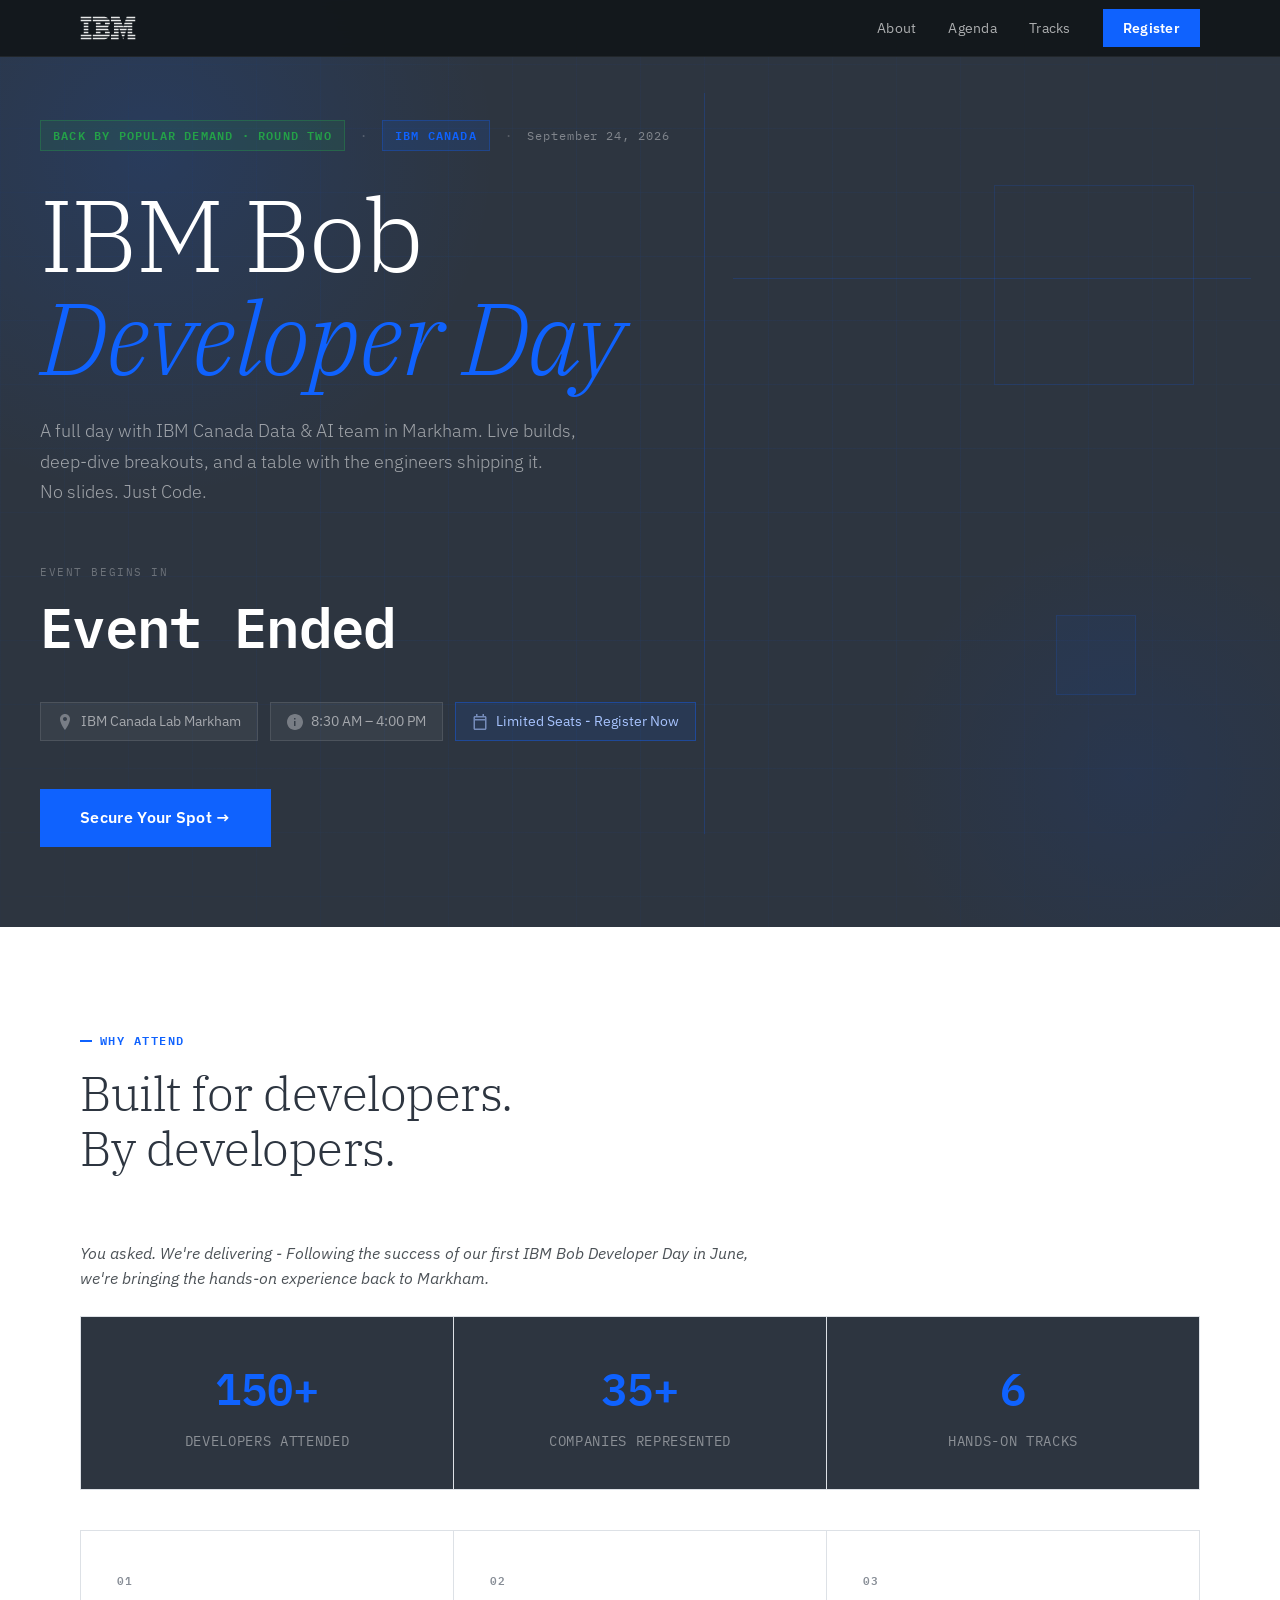
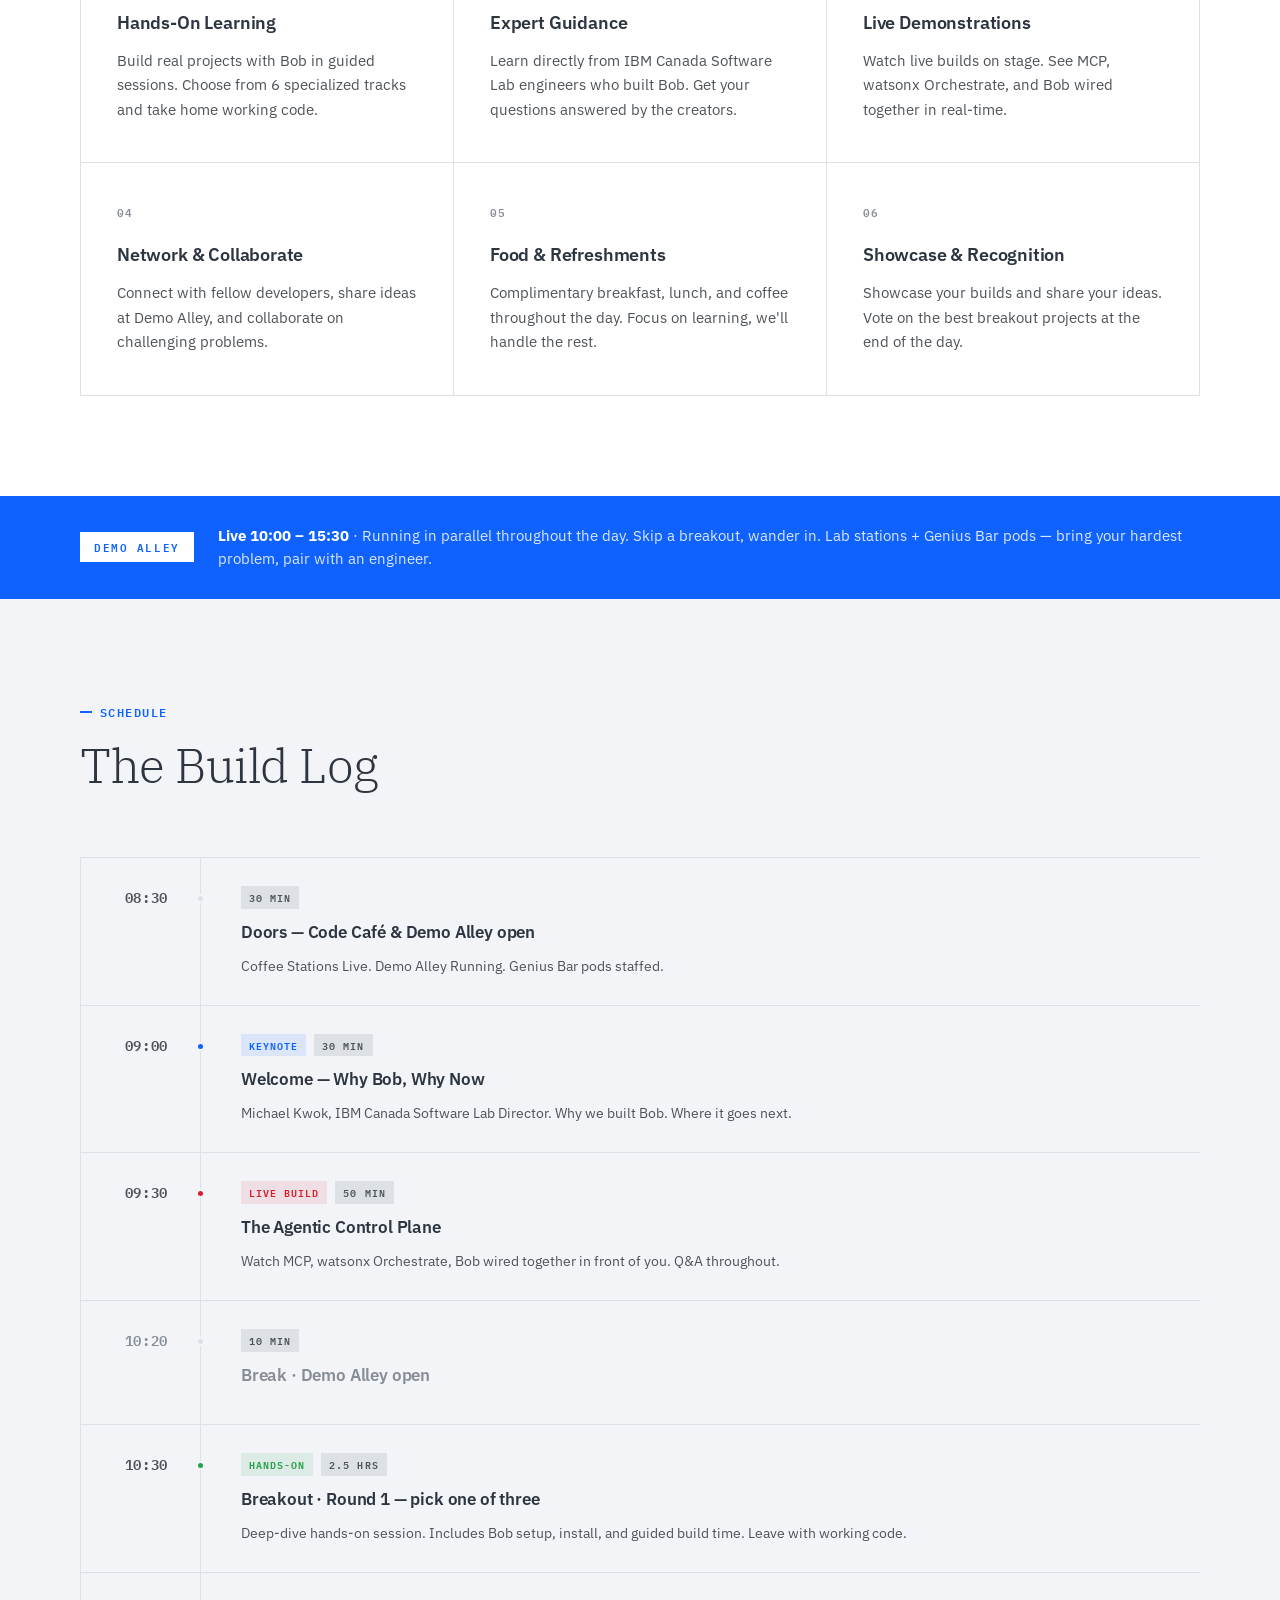
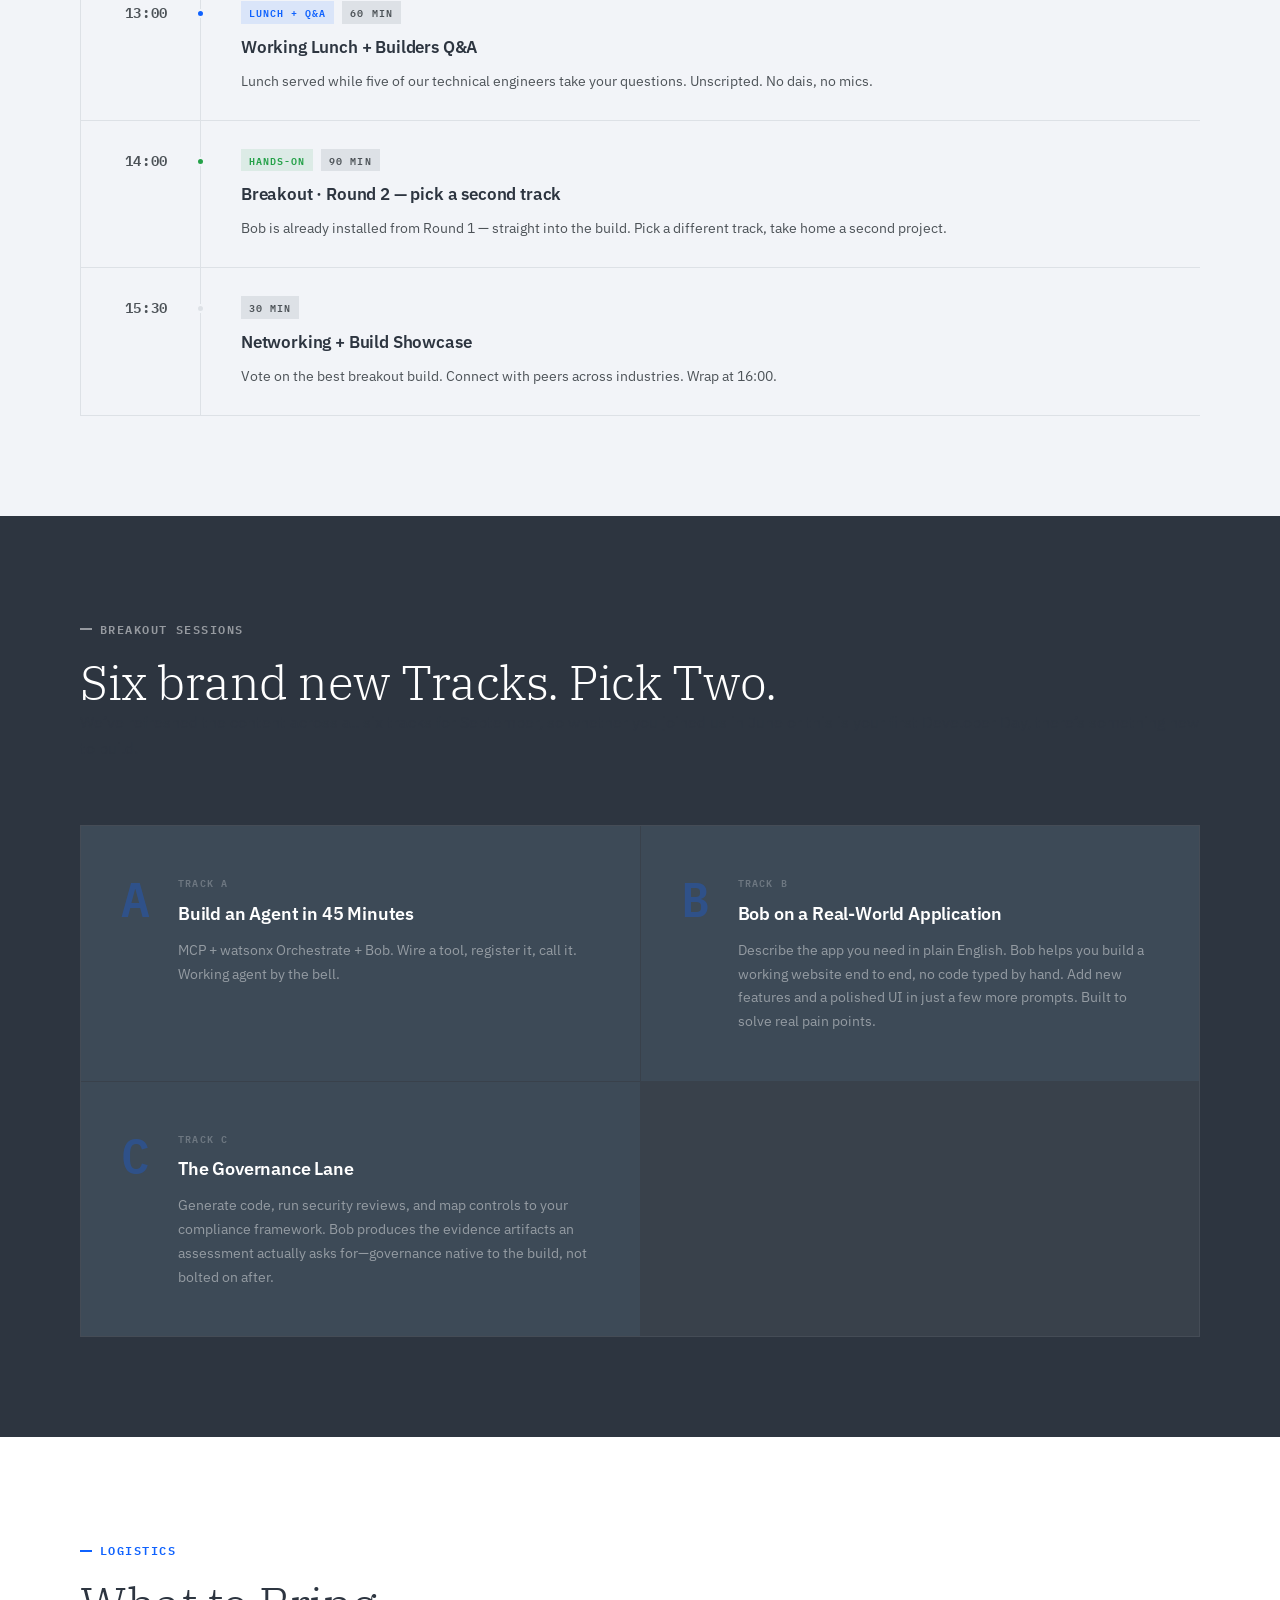
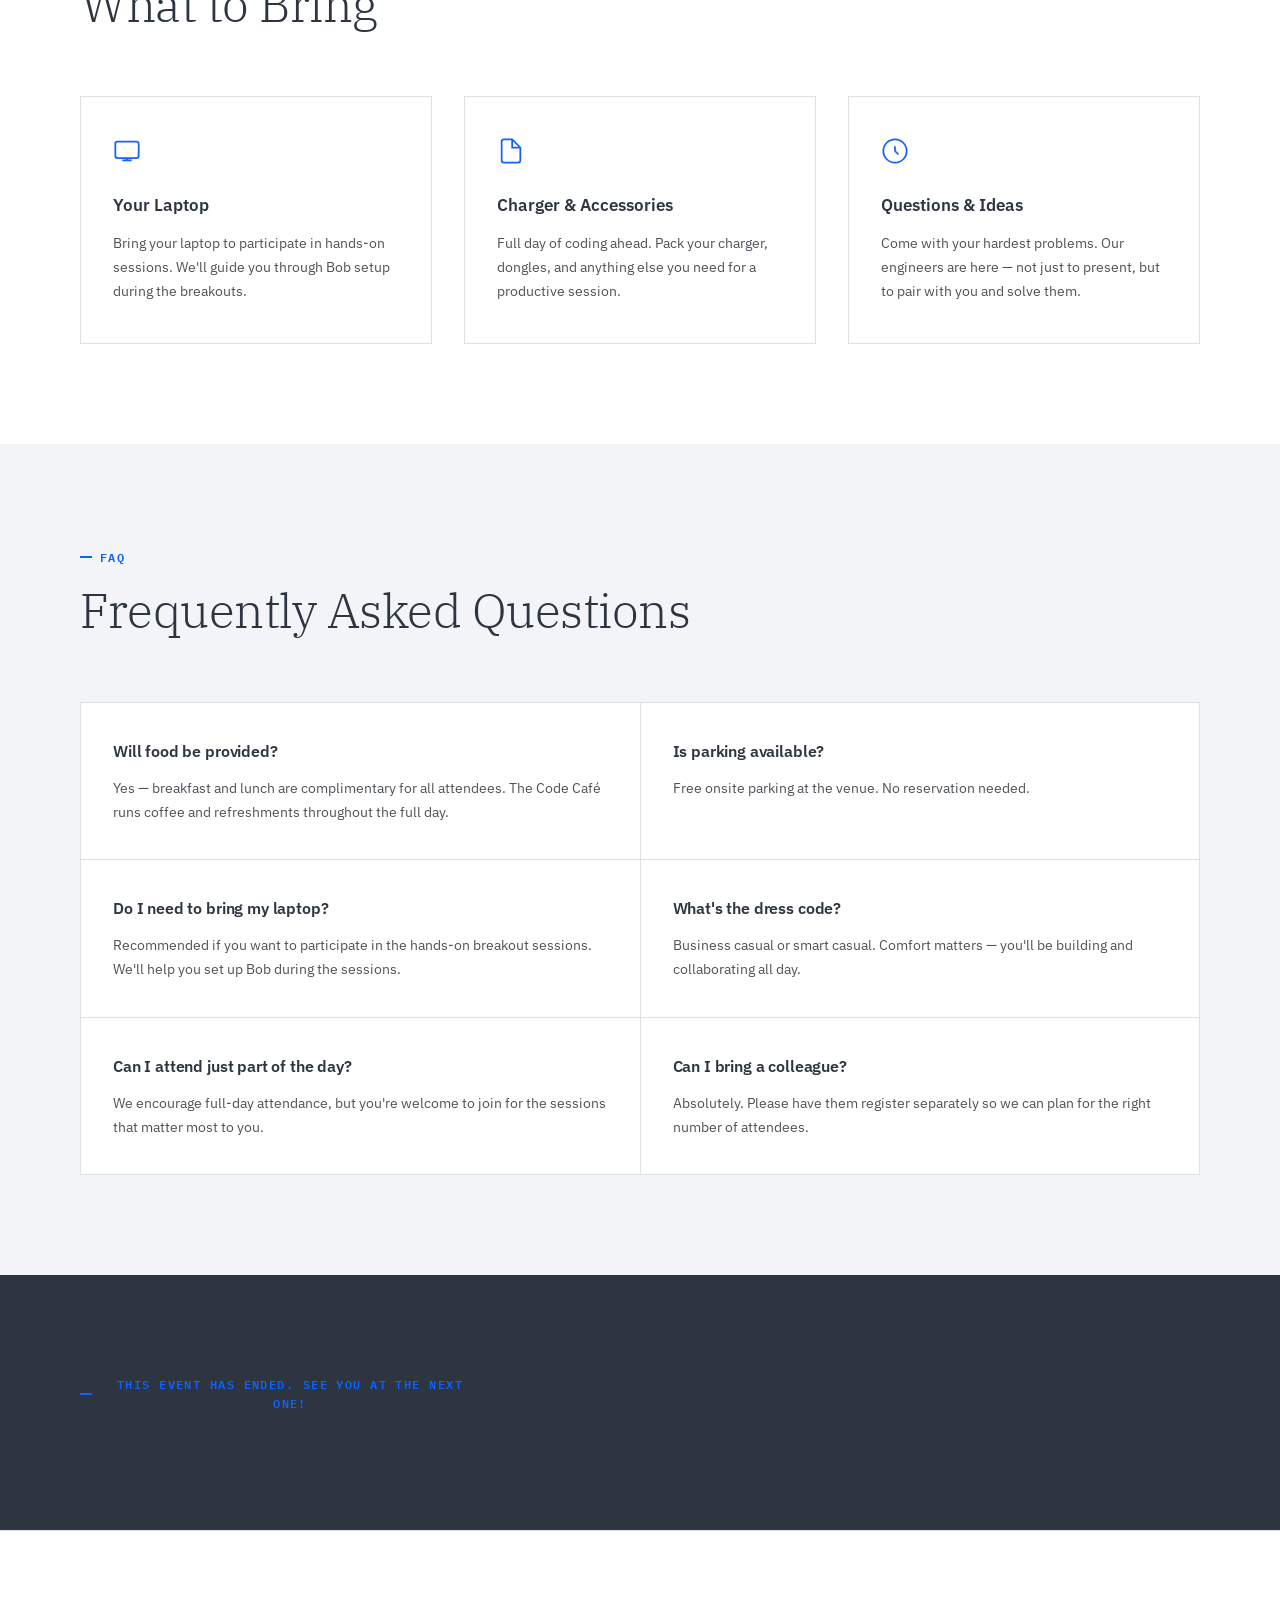
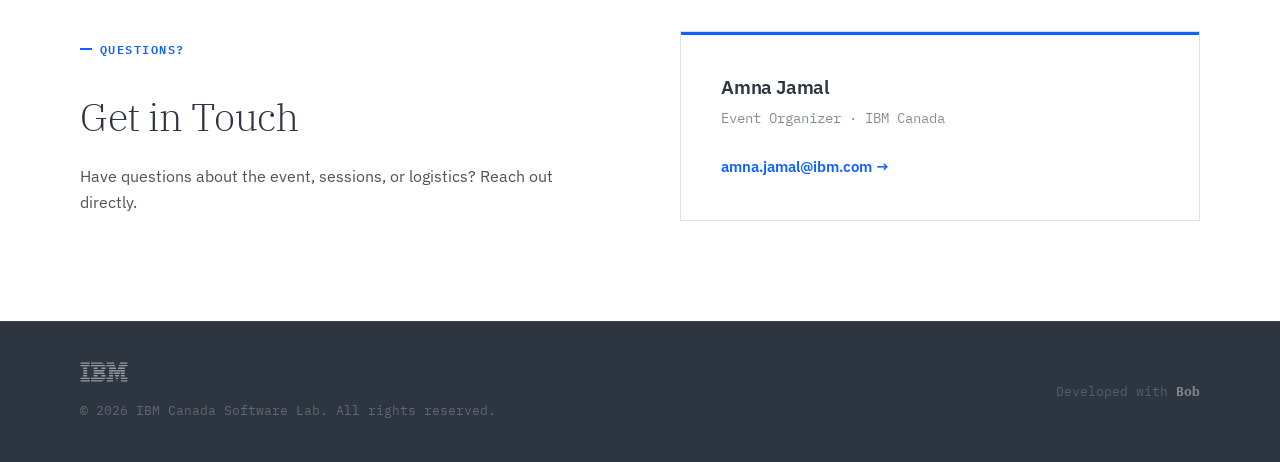
==== commit 3e338a1f: "Update index.html" ====
--- a/index.html
+++ b/index.html
@@ -288,7 +288,7 @@
                 <div class="section-inner">
                     <div class="section-header section-header-light">
                         <span class="section-kicker section-kicker-light">Breakout Sessions</span>
-                        <h2 class="section-title section-title-light">Same hands-on format. Six brand new challenges.</h2>
+                        <h2 class="section-title section-title-light">Six brand new Tracks. Pick Two.</h2>
 						<p> We’ve refreshed the content across all six tracks for September, so whether you joined us in June or this is your first Developer Day, there’s something new to build.</p>
                     </div>
                     <div class="tracks-grid">
--- a/styles.css
+++ b/styles.css
@@ -194,11 +194,12 @@
 
 .section-title-light { color: var(--ibm-white); }
 .stats-caption {
-    font-size: 0.95rem;
+    font-size: 1rem;
     color: var(--ibm-cool-60);
     font-style: italic;
     margin-bottom: 24px;
-    max-width: 480px;
+    max-width: 700px;
+    line-height: 1.6;
 }
 
 /* ===================== HERO ===================== */
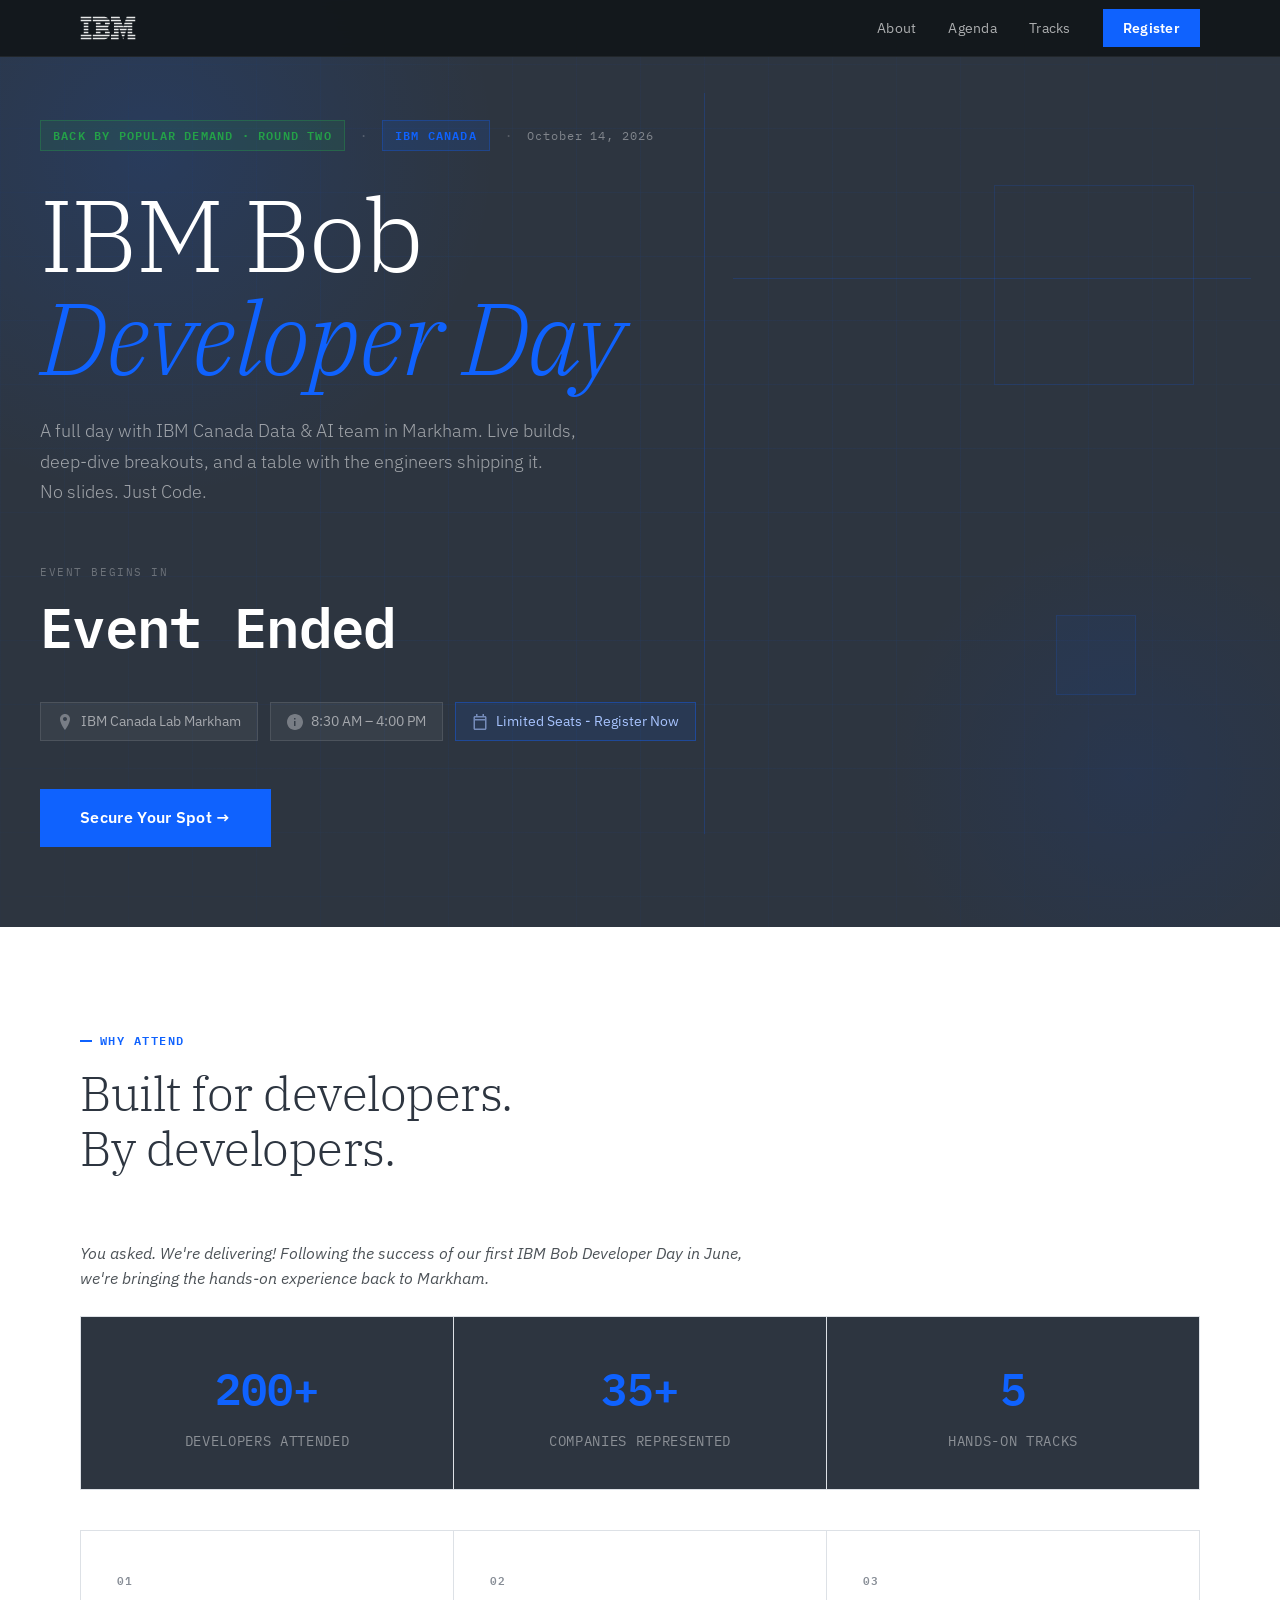
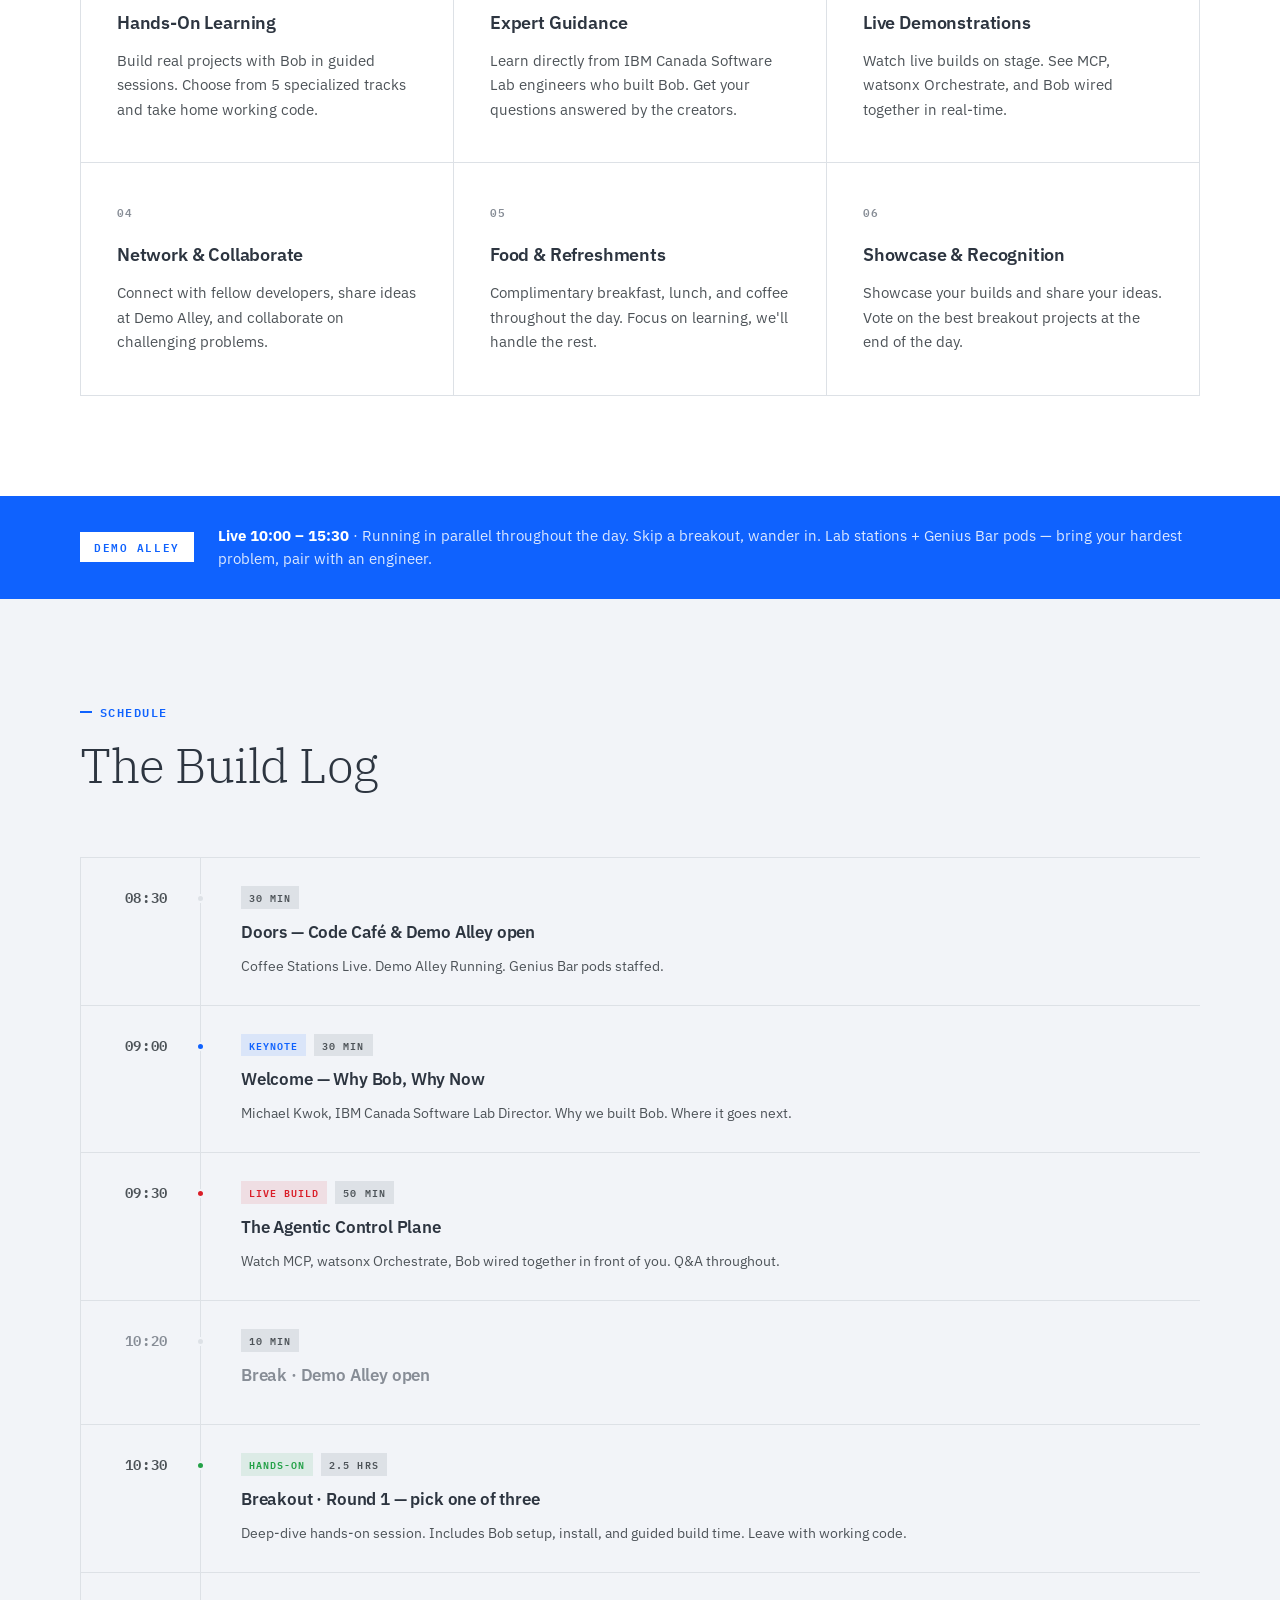
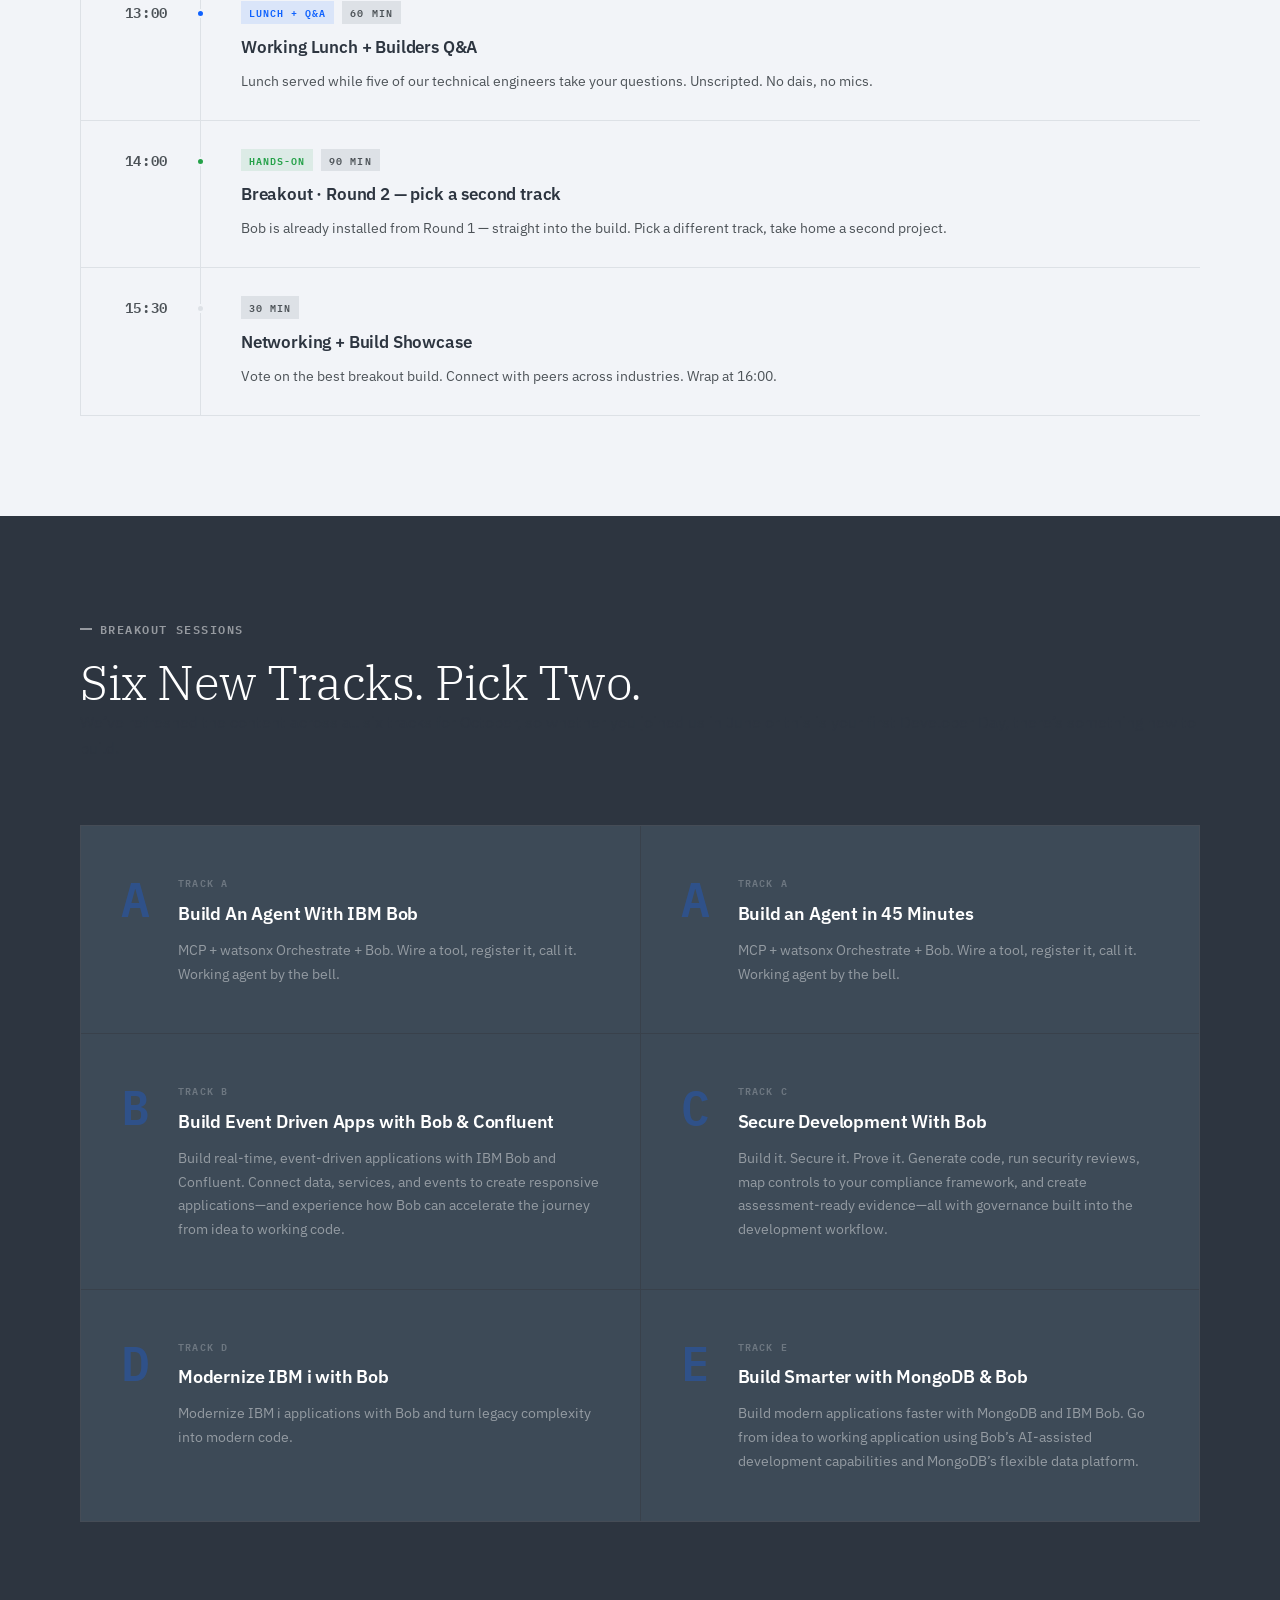
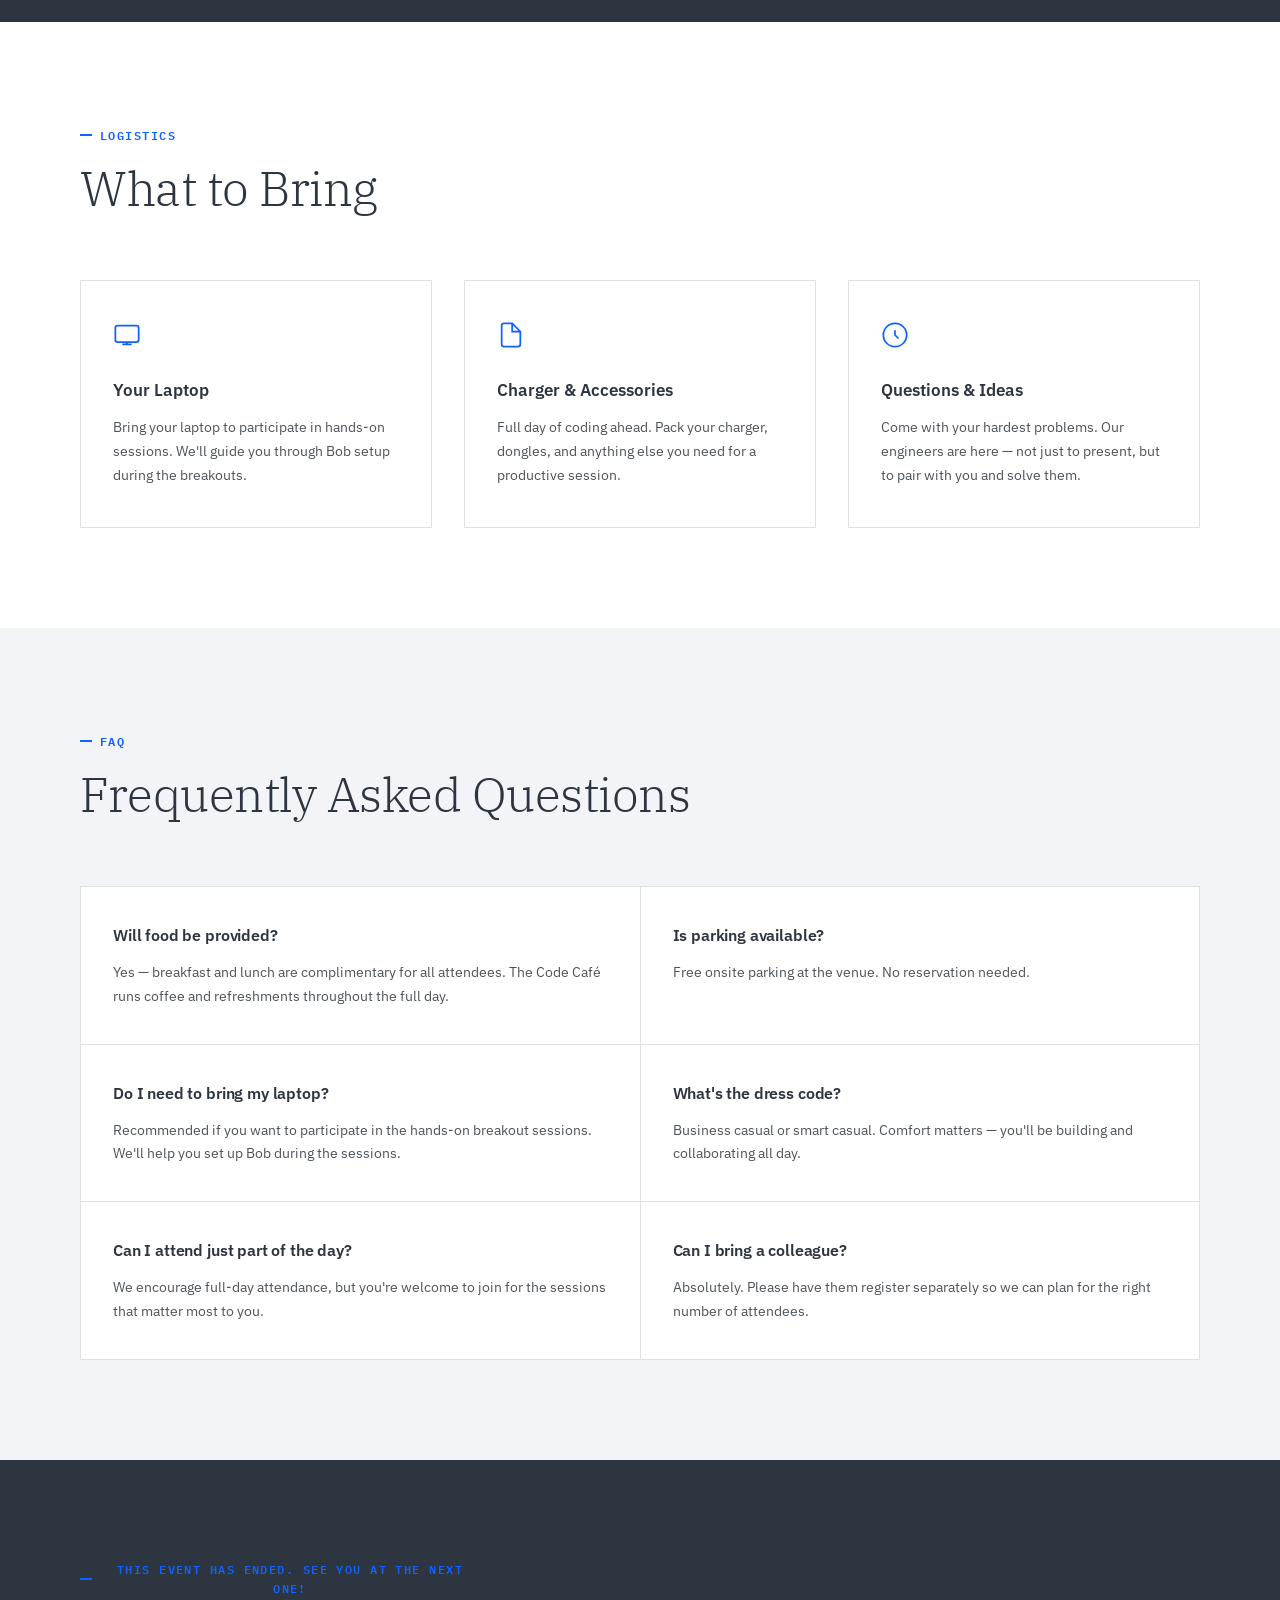
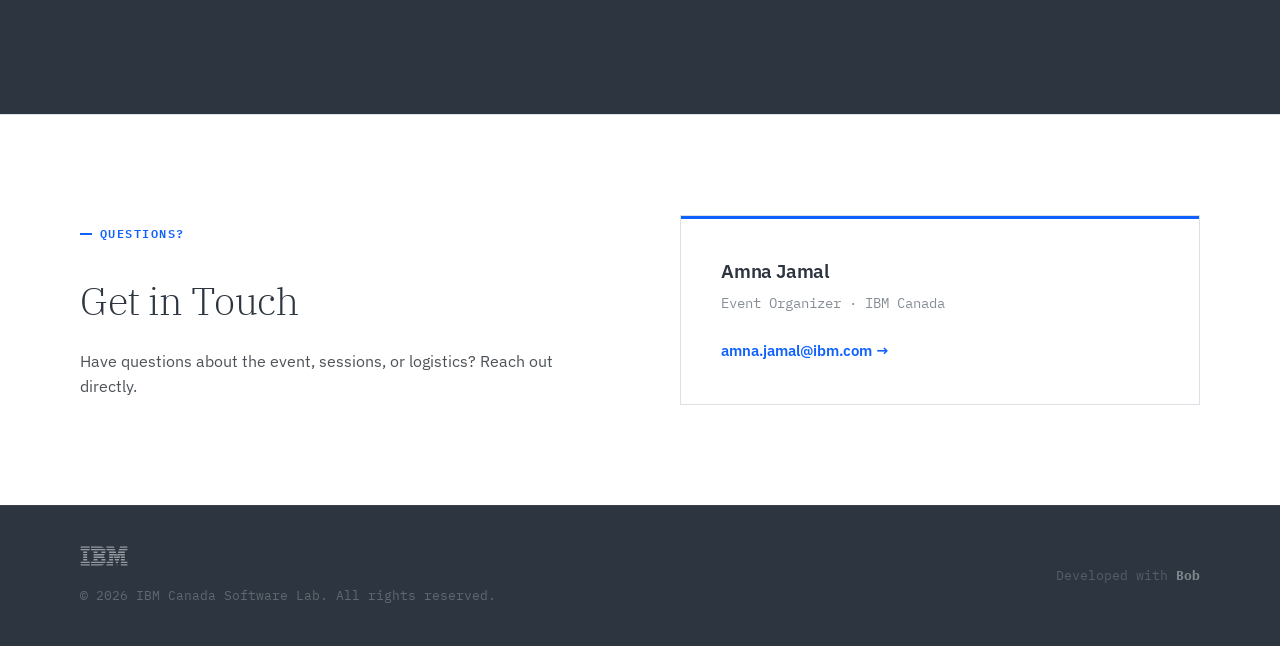
==== commit 6a0b6057: "Update index.html" ====
--- a/index.html
+++ b/index.html
@@ -3,7 +3,7 @@
 <head>
     <meta charset="UTF-8">
     <meta name="viewport" content="width=device-width, initial-scale=1.0">
-    <title>IBM Bob Developer Day — September 24, 2026 · Markham</title>
+    <title>IBM Bob Developer Day — October 14, 2026 · Markham</title>
     <link rel="preconnect" href="https://fonts.googleapis.com">
     <link rel="preconnect" href="https://fonts.gstatic.com" crossorigin>
     <link href="https://fonts.googleapis.com/css2?family=IBM+Plex+Mono:wght@400;600&family=IBM+Plex+Sans:ital,wght@0,300;0,400;0,600;0,700;1,300&family=IBM+Plex+Serif:wght@300;400;600&display=swap" rel="stylesheet">
@@ -40,7 +40,7 @@
                     <span class="eyebrow-divider">·</span>
                     <span class="eyebrow-tag">IBM Canada</span>
                     <span class="eyebrow-divider">·</span>
-                    <span class="eyebrow-date">September 24, 2026</span>
+                    <span class="eyebrow-date">October 14, 2026</span>
                 </div>
 
                 <h1 class="hero-title">
@@ -113,10 +113,10 @@
                         <span class="section-kicker">Why Attend</span>
                         <h2 class="section-title">Built for developers.<br>By developers.</h2>
                     </div>
-                    <p class="stats-caption">You asked. We're delivering - Following the success of our first IBM Bob Developer Day in June, we're bringing the hands-on experience back to Markham. </p>
+                    <p class="stats-caption">You asked. We're delivering! Following the success of our first IBM Bob Developer Day in June, we're bringing the hands-on experience back to Markham. </p>
 					<div class="stats-grid">
     				<div class="stat-card">
-        			<h3>150+</h3>
+        			<h3>200+</h3>
         			<p>Developers Attended</p>
     				</div>
     					<div class="stat-card">
@@ -124,7 +124,7 @@
        					 <p>Companies Represented</p>
    					 </div>
    				 <div class="stat-card">
-       				 <h3>6</h3>
+       				 <h3>5</h3>
        				 <p>Hands-On Tracks</p>
     					</div>
 						</div>
@@ -132,7 +132,7 @@
                         <div class="why-card">
                             <div class="why-num">01</div>
                             <h3>Hands-On Learning</h3>
-                            <p>Build real projects with Bob in guided sessions. Choose from 6 specialized tracks and take home working code.</p>
+                            <p>Build real projects with Bob in guided sessions. Choose from 5 specialized tracks and take home working code.</p>
                         </div>
                         <div class="why-card">
                             <div class="why-num">02</div>
@@ -288,22 +288,19 @@
                 <div class="section-inner">
                     <div class="section-header section-header-light">
                         <span class="section-kicker section-kicker-light">Breakout Sessions</span>
-                        <h2 class="section-title section-title-light">Six brand new Tracks. Pick Two.</h2>
-						<p> We’ve refreshed the content across all six tracks for September, so whether you joined us in June or this is your first Developer Day, there’s something new to build.</p>
+                        <h2 class="section-title section-title-light">Six New Tracks. Pick Two.</h2>
+						<p> We’ve refreshed the content across all six tracks for October, so whether you joined us in June or this is your first Developer Day, there’s something new to build.</p>
                     </div>
                     <div class="tracks-grid">
-			<!-- REMOVING JAVA MOD--
                         <div class="track-card">
                             <div class="track-letter">A</div>
                             <div class="track-body">
                                 <div class="track-label">TRACK A</div>
-                                <h3>App Modernization</h3>
-                                <p>Legacy to cloud-native, at refactor speed. Upgrade a legacy Java codebase or replatform it entirely. Bring a class or use one we provide. Walk out with a pull request.</p>
-                            </div>
-                        </div>
-                  -->
-						
-						<div class="track-card">
+                                <h3>Build An Agent With IBM Bob</h3>
+                                <p>MCP + watsonx Orchestrate + Bob. Wire a tool, register it, call it. Working agent by the bell.</p>
+                            </div>
+                        </div>						
+					<div class="track-card">
                             <div class="track-letter">A</div>
                             <div class="track-body">
                                 <div class="track-label">TRACK A</div>
@@ -311,33 +308,38 @@
                                 <p>MCP + watsonx Orchestrate + Bob. Wire a tool, register it, call it. Working agent by the bell.</p>
                             </div>
                         </div>
+						<div class="track-card">
+                            <div class="track-letter">B</div>
+                            <div class="track-body">
+                                <div class="track-label">TRACK B</div>
+                                <h3>Build Event Driven Apps with Bob & Confluent</h3>
+                                <p>Build real-time, event-driven applications with IBM Bob and Confluent. Connect data, services, and events to create responsive applications—and experience how Bob can accelerate the journey from idea to working code.</p>
+                            </div>
+                        </div>
+						<div class="track-card">
+                            <div class="track-letter">C</div>
+                            <div class="track-body">
+                                <div class="track-label">TRACK C</div>
+                                <h3>Secure Development With Bob</h3>
+                                <p>Build it. Secure it. Prove it. Generate code, run security reviews, map controls to your compliance framework, and create assessment-ready evidence—all with governance built into the development workflow.</p>
+                            </div>
+                        </div>
                         <div class="track-card">
-                            <div class="track-letter">B</div>
-                            <div class="track-body">
-                                <div class="track-label">TRACK B</div>
-                                <h3>Bob on a Real-World Application</h3>
-                                <p>Describe the app you need in plain English. Bob helps you build a working website end to end, no code typed by hand. Add new features and a polished UI in just a few more prompts. Built to solve real pain points.</p>
-                            </div>
-                        </div>
-                        <div class="track-card">
-                            <div class="track-letter">C</div>
-                            <div class="track-body">
-                                <div class="track-label">TRACK C</div>
-                                <h3>The Governance Lane</h3>
-                                <p>Generate code, run security reviews, and map controls to your compliance framework. Bob produces the evidence artifacts an assessment actually asks for—governance native to the build, not bolted on after.</p>
-                            </div>
-                        </div>
-      <!-- REMOVE GITHUB--
-						
-						<div class="track-card">
+                            <div class="track-letter">D</div>
+                            <div class="track-body">
+                                <div class="track-label">TRACK D</div>
+                                <h3>Modernize IBM i with Bob</h3>
+                                <p>Modernize IBM i applications with Bob and turn legacy complexity into modern code.</p>
+                            </div>
+                        </div>	
+					<div class="track-card">
                             <div class="track-letter">E</div>
                             <div class="track-body">
                                 <div class="track-label">TRACK E</div>
-                                <h3>Github Copilot vs Bob</h3>
-                                <p>AI Optimizer, Architect Mode, full-repo awareness, Bobalytics. See the gaps — then fill them live.</p>
-                            </div>
-                        </div>
-	  --->
+                                <h3>Build Smarter with MongoDB & Bob</h3>
+                                <p>Build modern applications faster with MongoDB and IBM Bob. Go from idea to working application using Bob’s AI-assisted development capabilities and MongoDB’s flexible data platform.</p>
+                            </div>
+                        </div>
                     </div>
                 </div>
             </section>
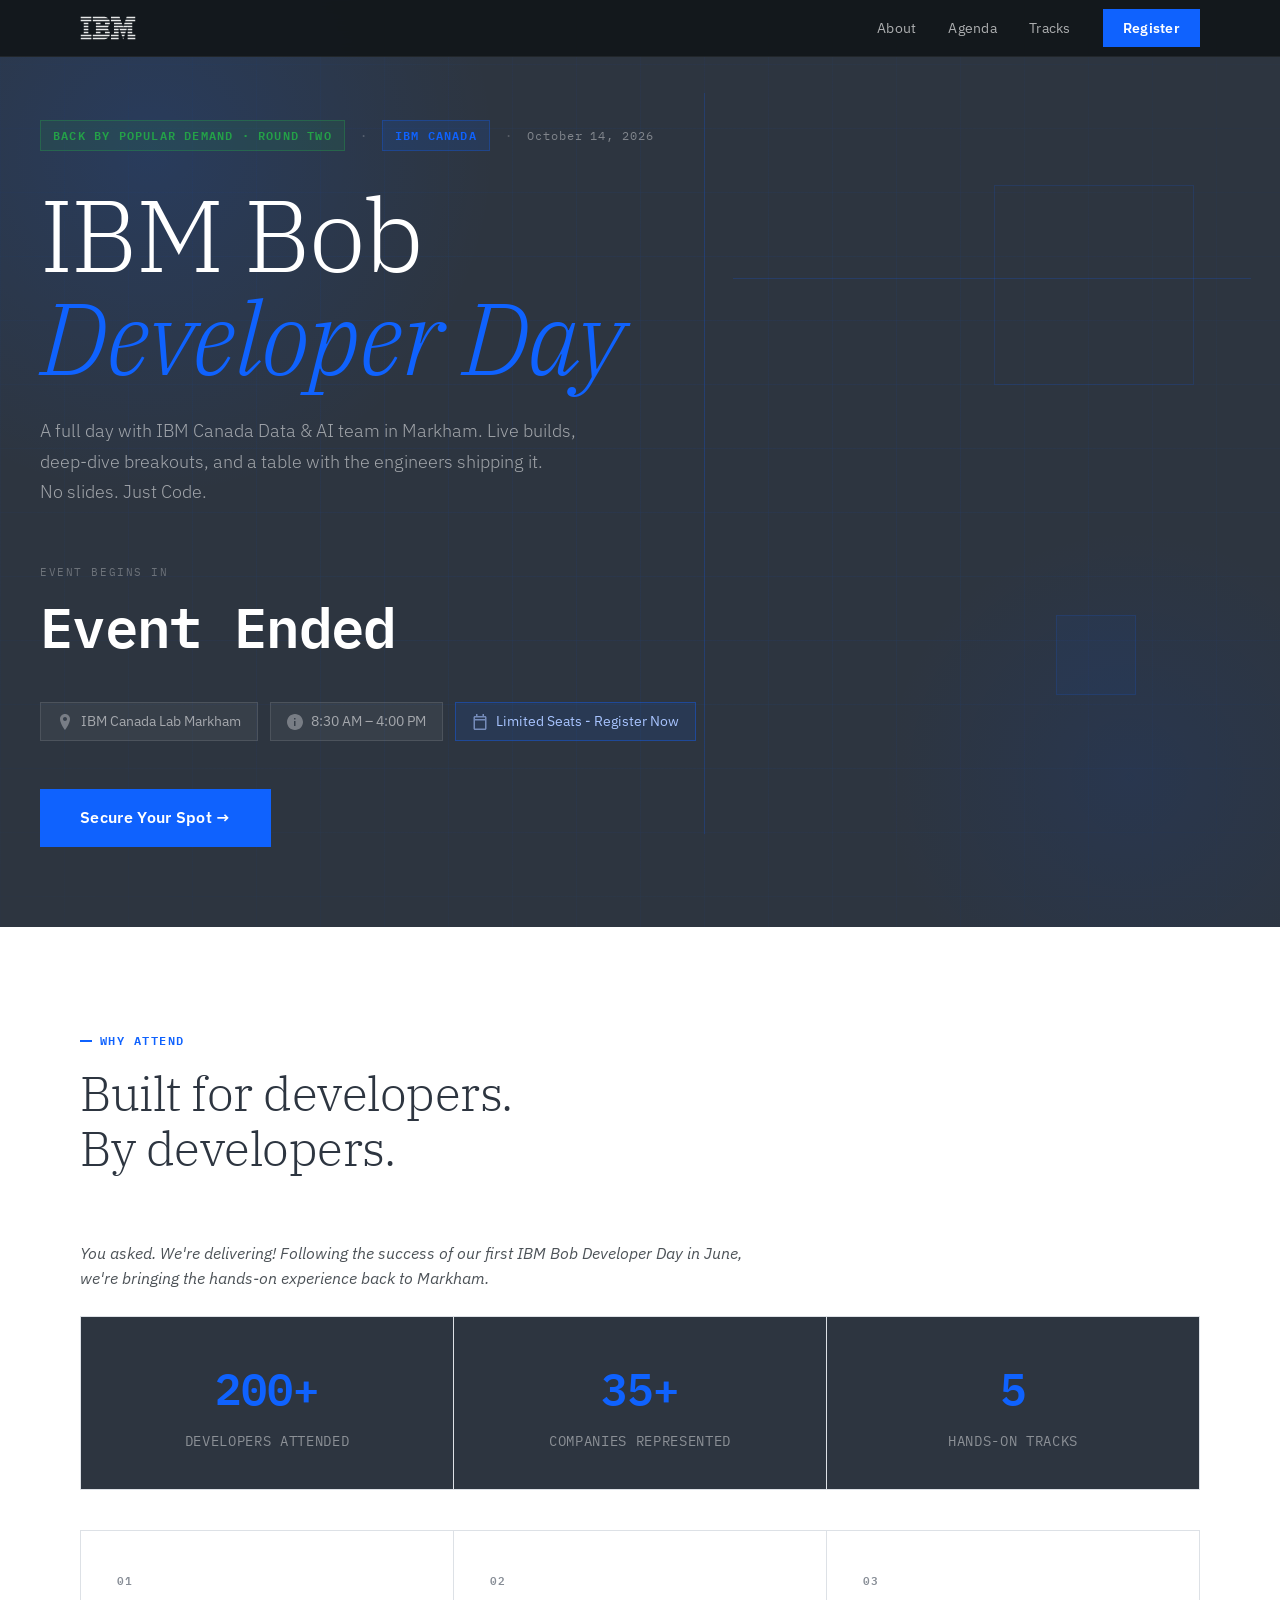
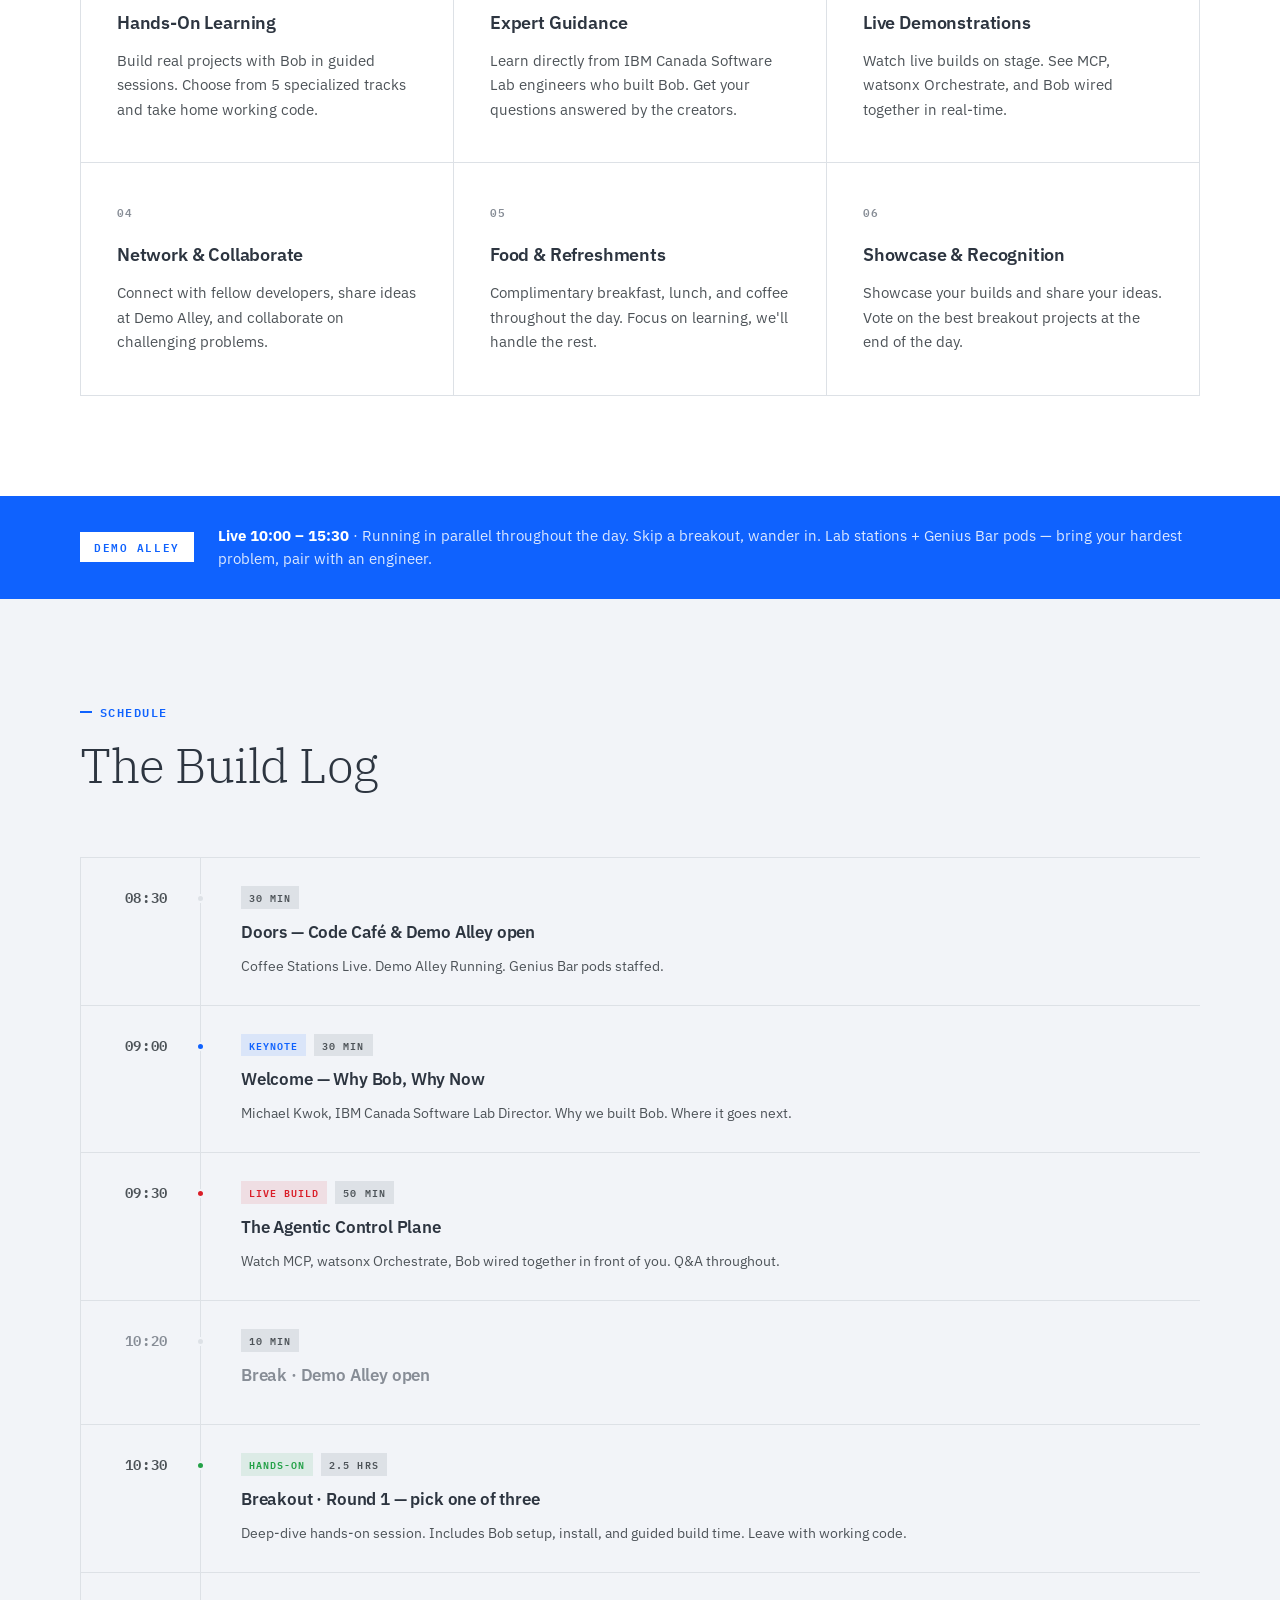
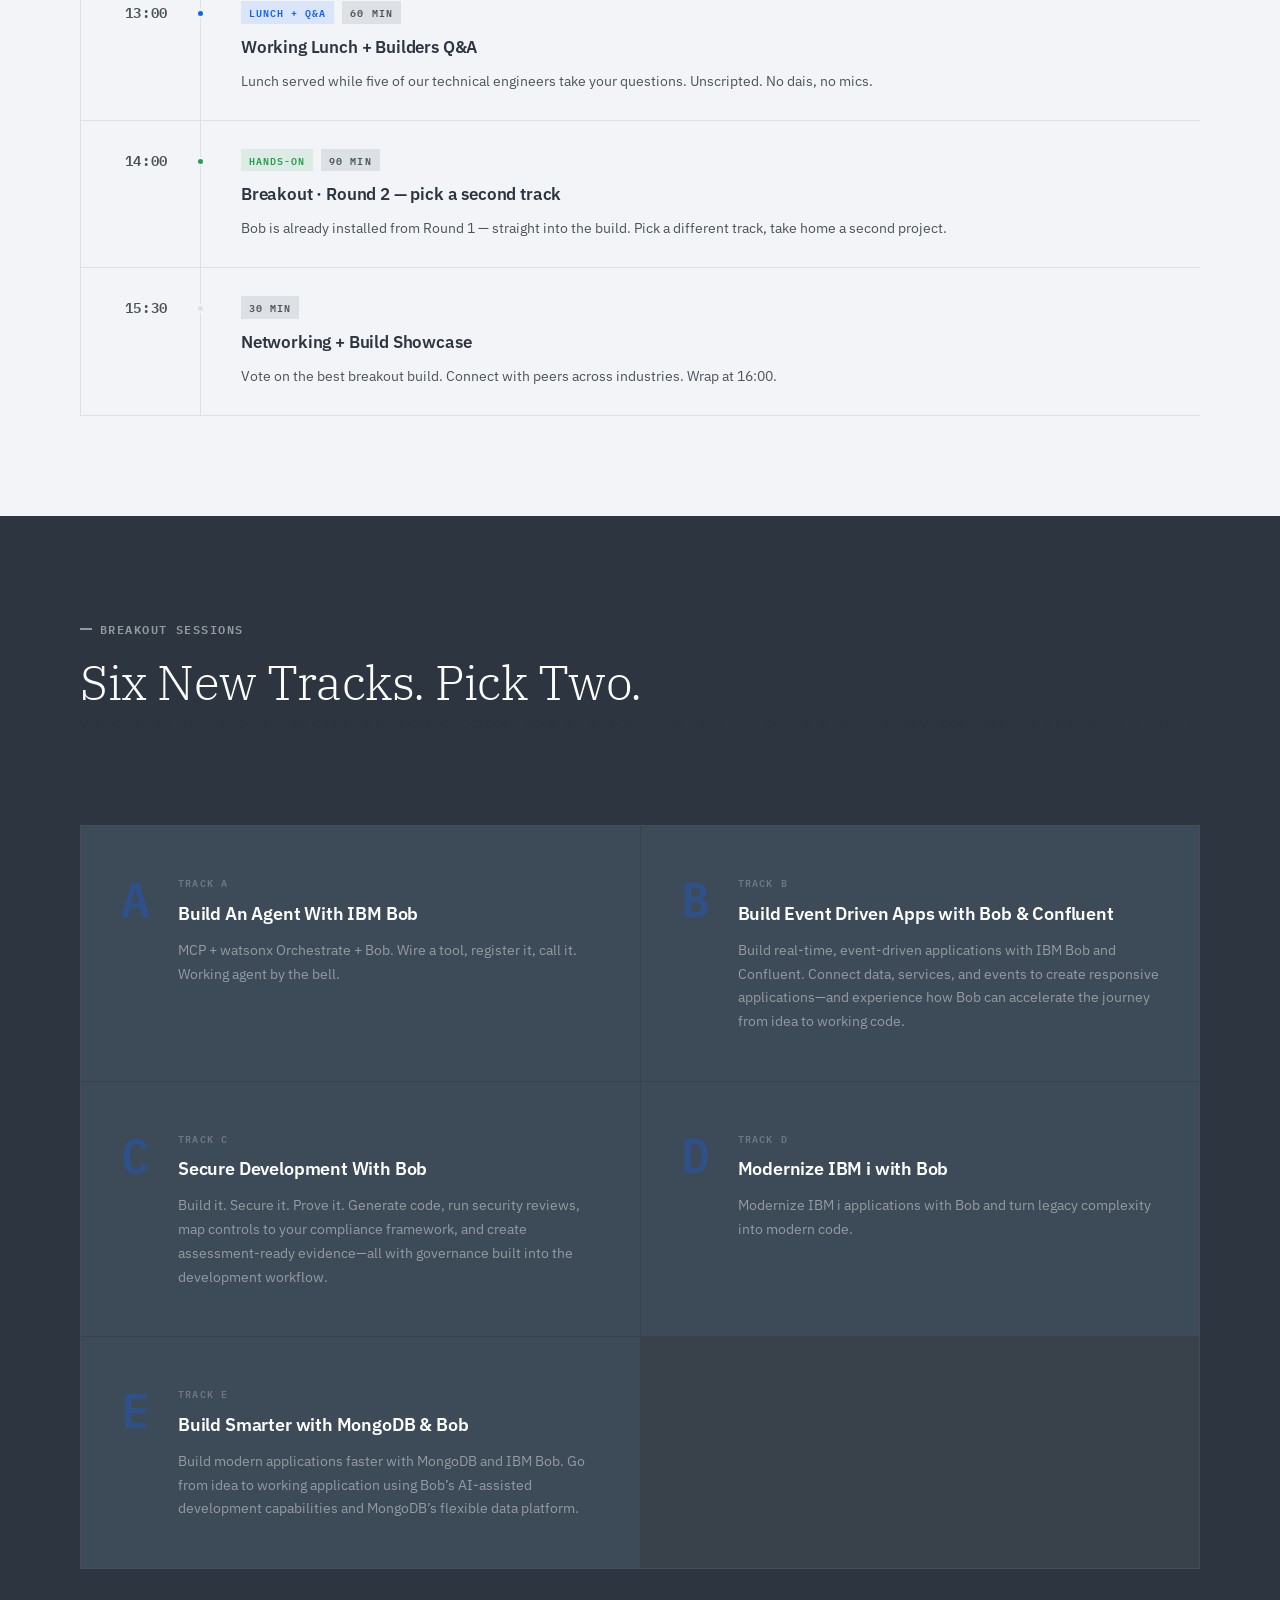
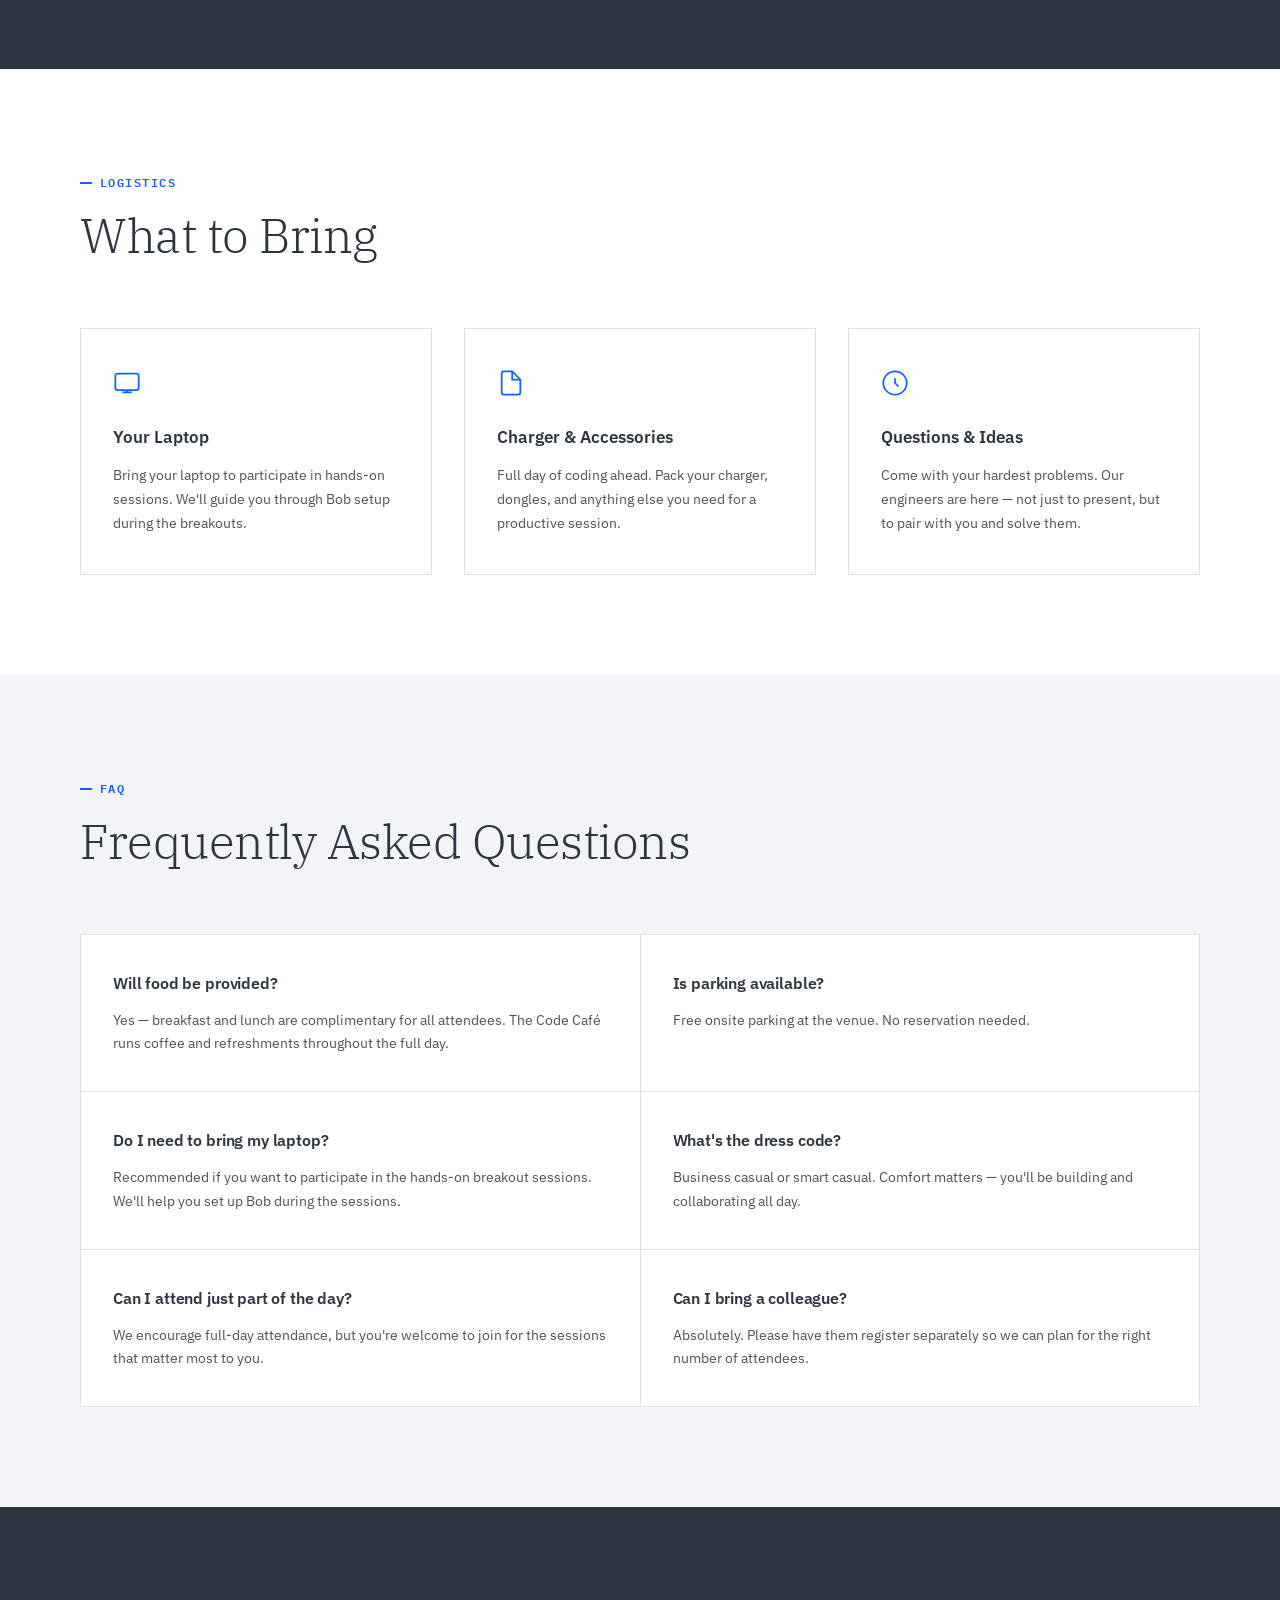
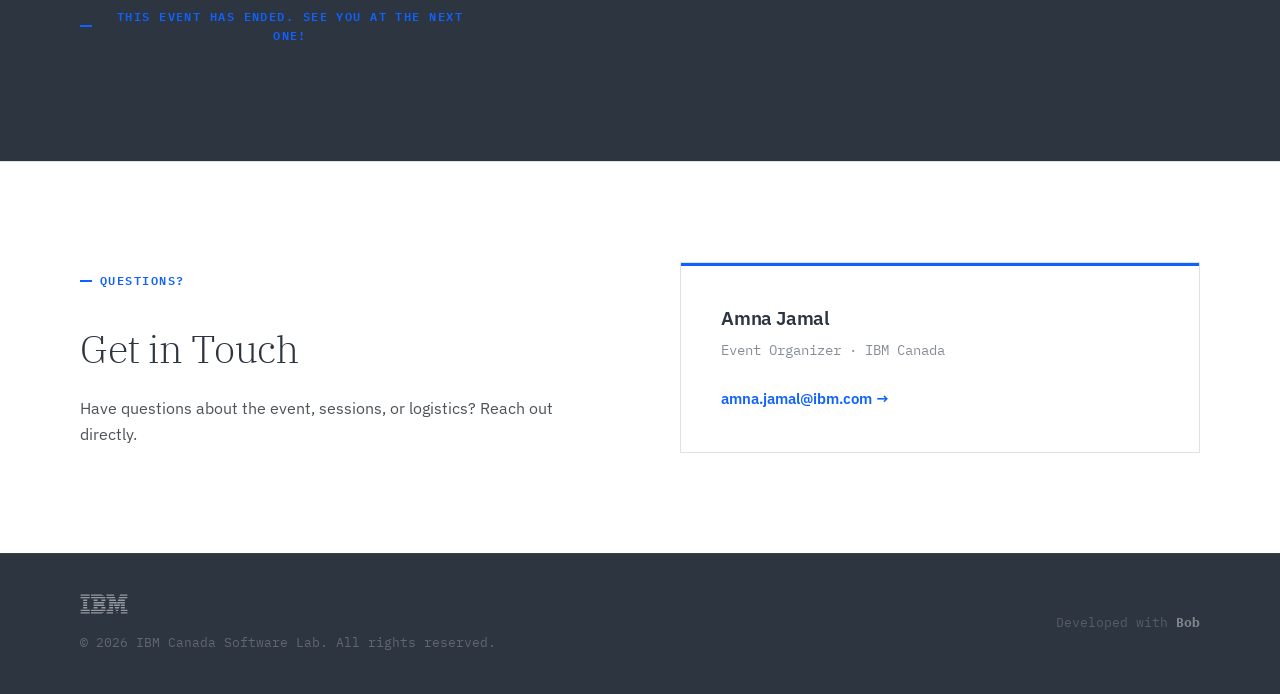
==== commit f2faf3ac: "Update index.html" ====
--- a/index.html
+++ b/index.html
@@ -300,14 +300,6 @@
                                 <p>MCP + watsonx Orchestrate + Bob. Wire a tool, register it, call it. Working agent by the bell.</p>
                             </div>
                         </div>						
-					<div class="track-card">
-                            <div class="track-letter">A</div>
-                            <div class="track-body">
-                                <div class="track-label">TRACK A</div>
-                                <h3>Build an Agent in 45 Minutes</h3>
-                                <p>MCP + watsonx Orchestrate + Bob. Wire a tool, register it, call it. Working agent by the bell.</p>
-                            </div>
-                        </div>
 						<div class="track-card">
                             <div class="track-letter">B</div>
                             <div class="track-body">
@@ -432,7 +424,7 @@
                                 Your information is secure and used only for this event.By registering for this event, you consent to photography and video recording and the use of such content for event marketing and promotional activities.
                             </div>
                         </div>
-                        <div class="register-right">
+             <!--      <div class="register-right">
                             <iframe class="airtable-embed" 
      							src="https://airtable.com/embed/appYo5AO9TQs8hWMN/shr4kMhDHOtvS2t6e" 
      							frameborder="0" onmousewheel="" 
@@ -440,7 +432,7 @@
     						    height="533" 
      							style="background: transparent; border: 1px solid #ccc;">
 							</iframe>
-                        </div> 
+                        </div>       -->
                     </div>
                 </div>
             </section>
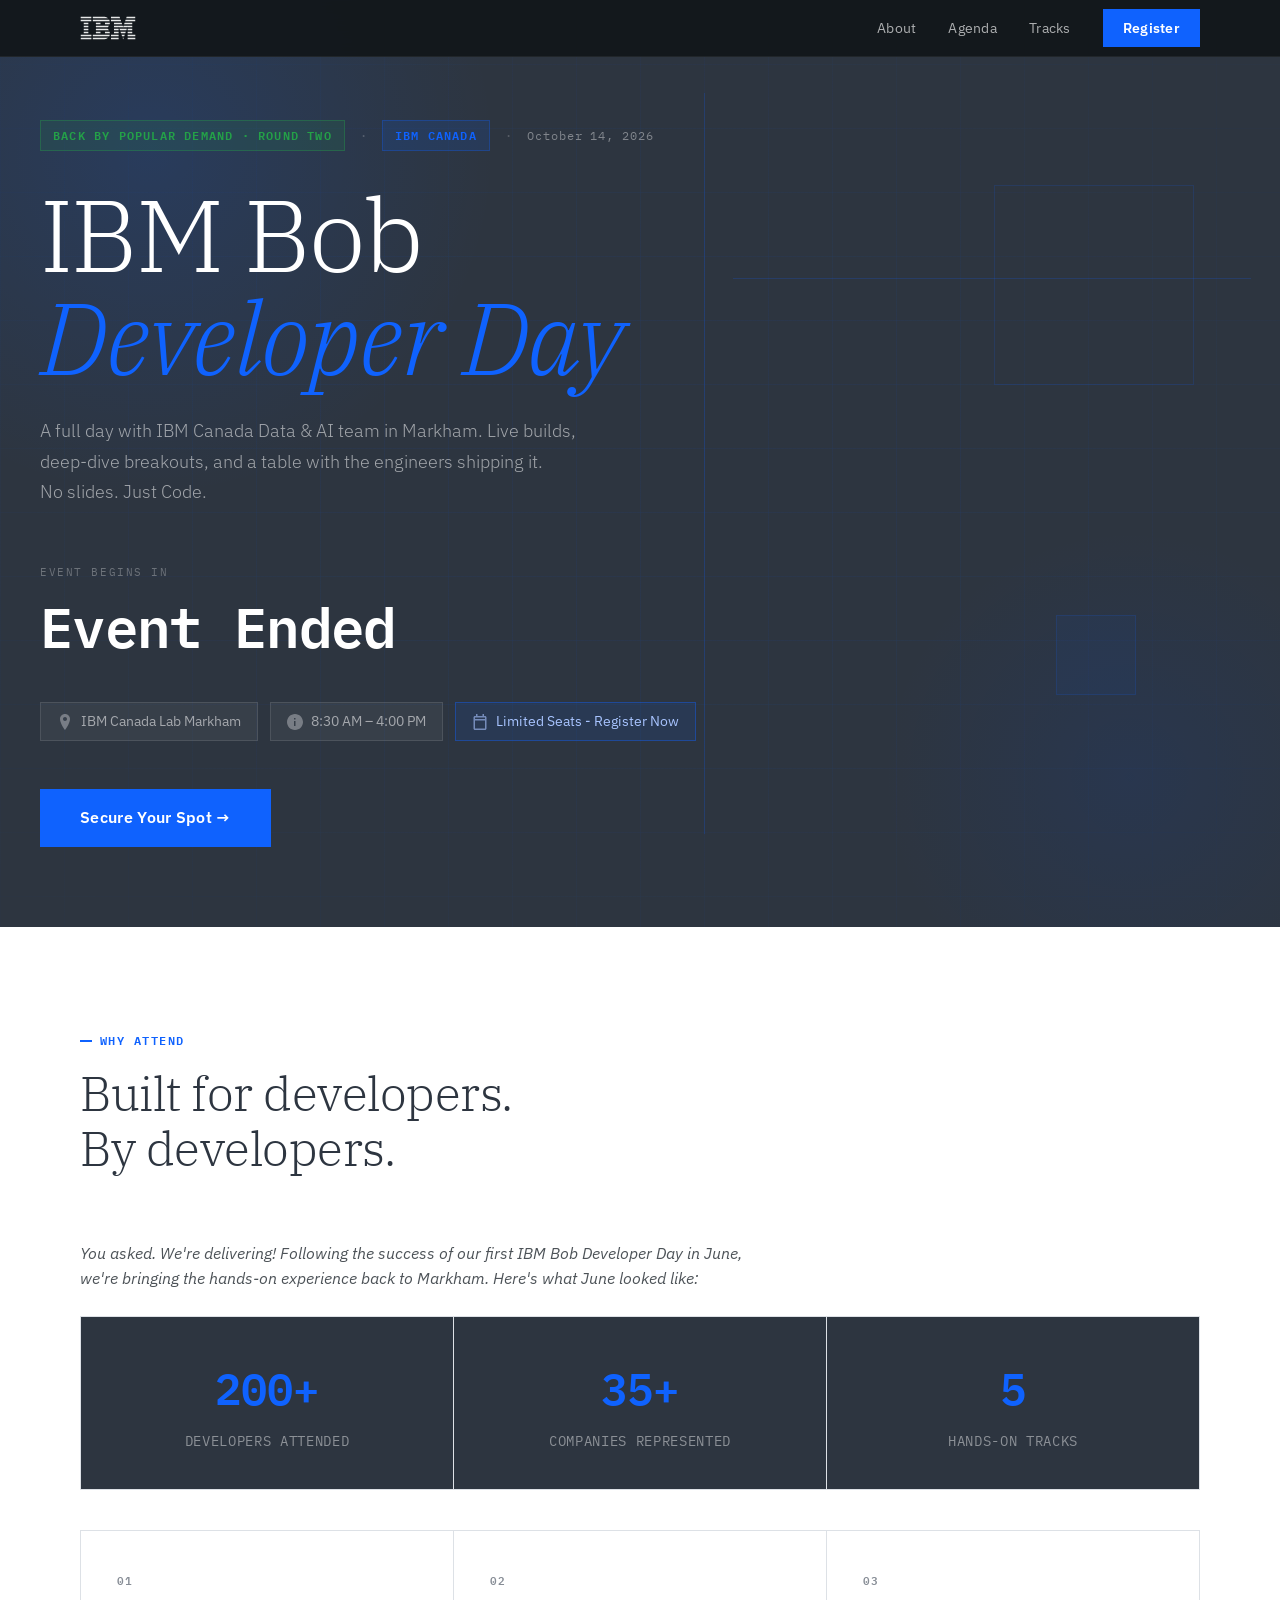
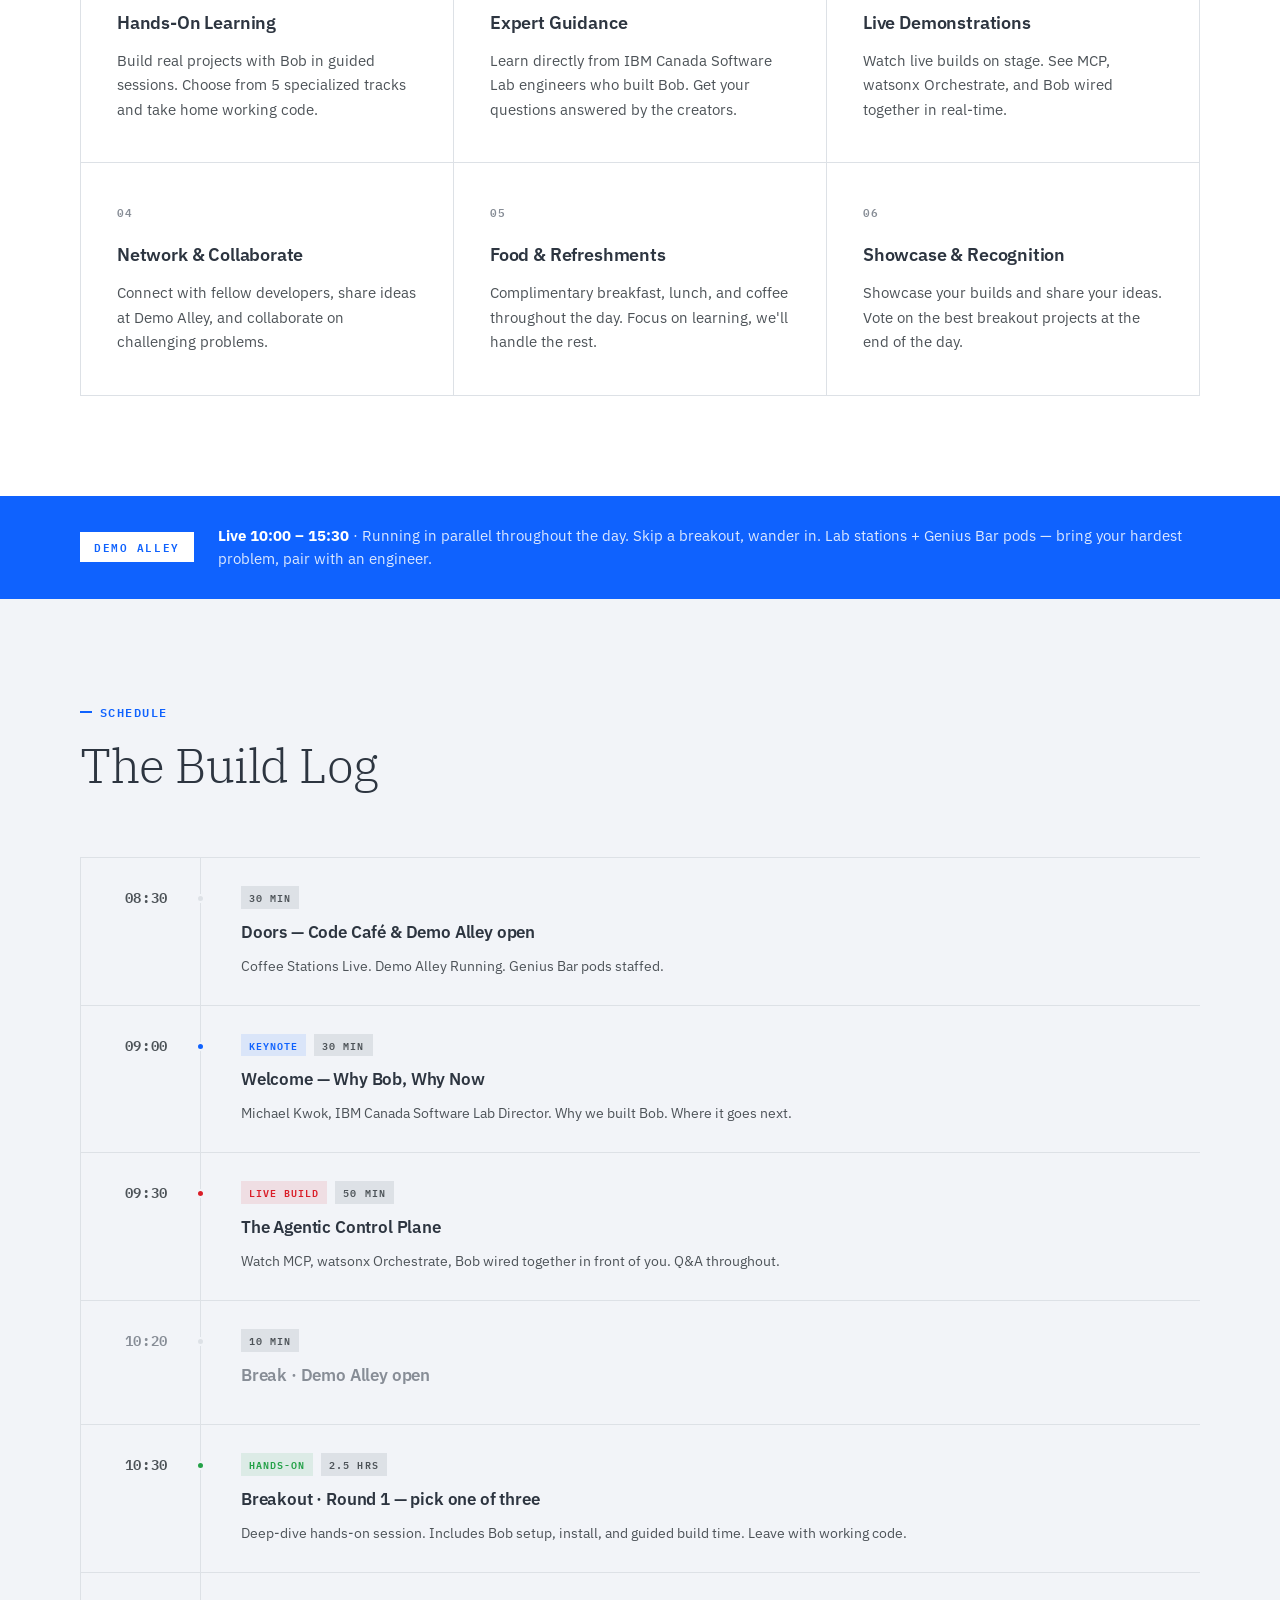
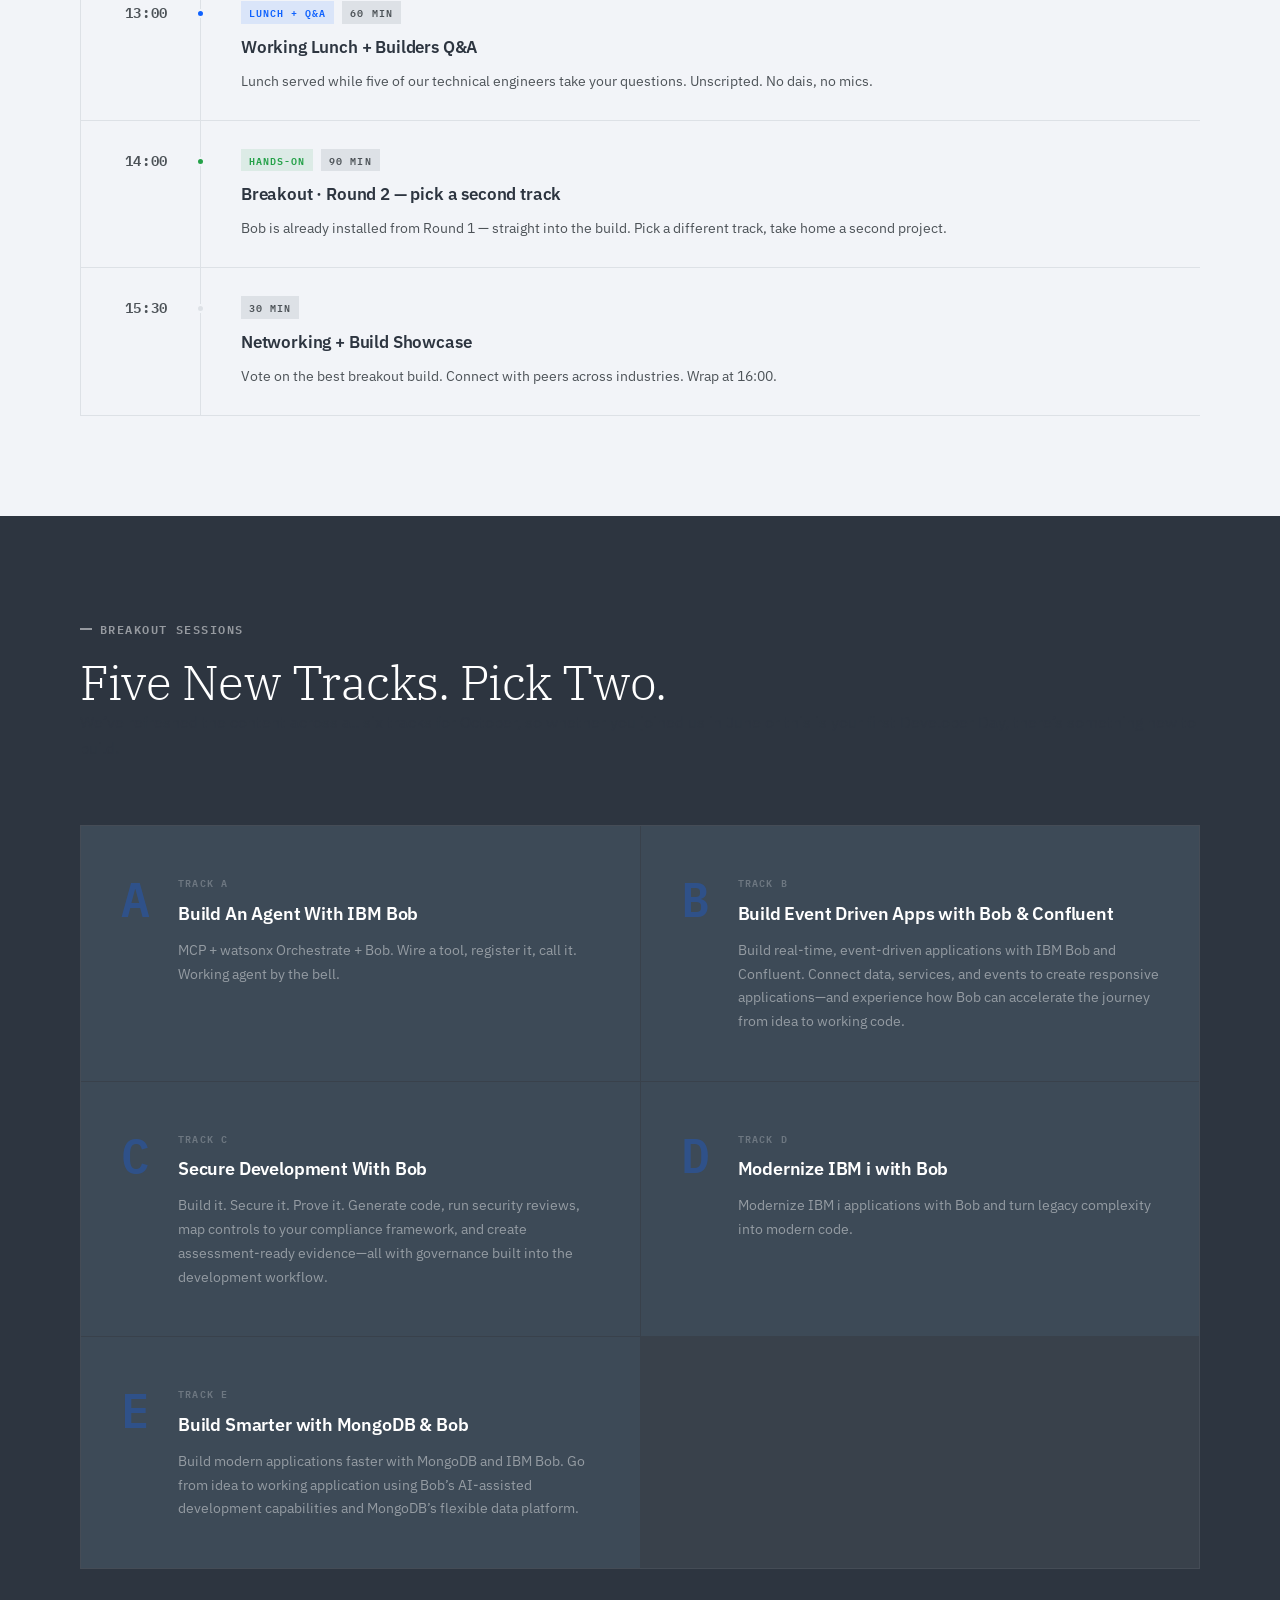
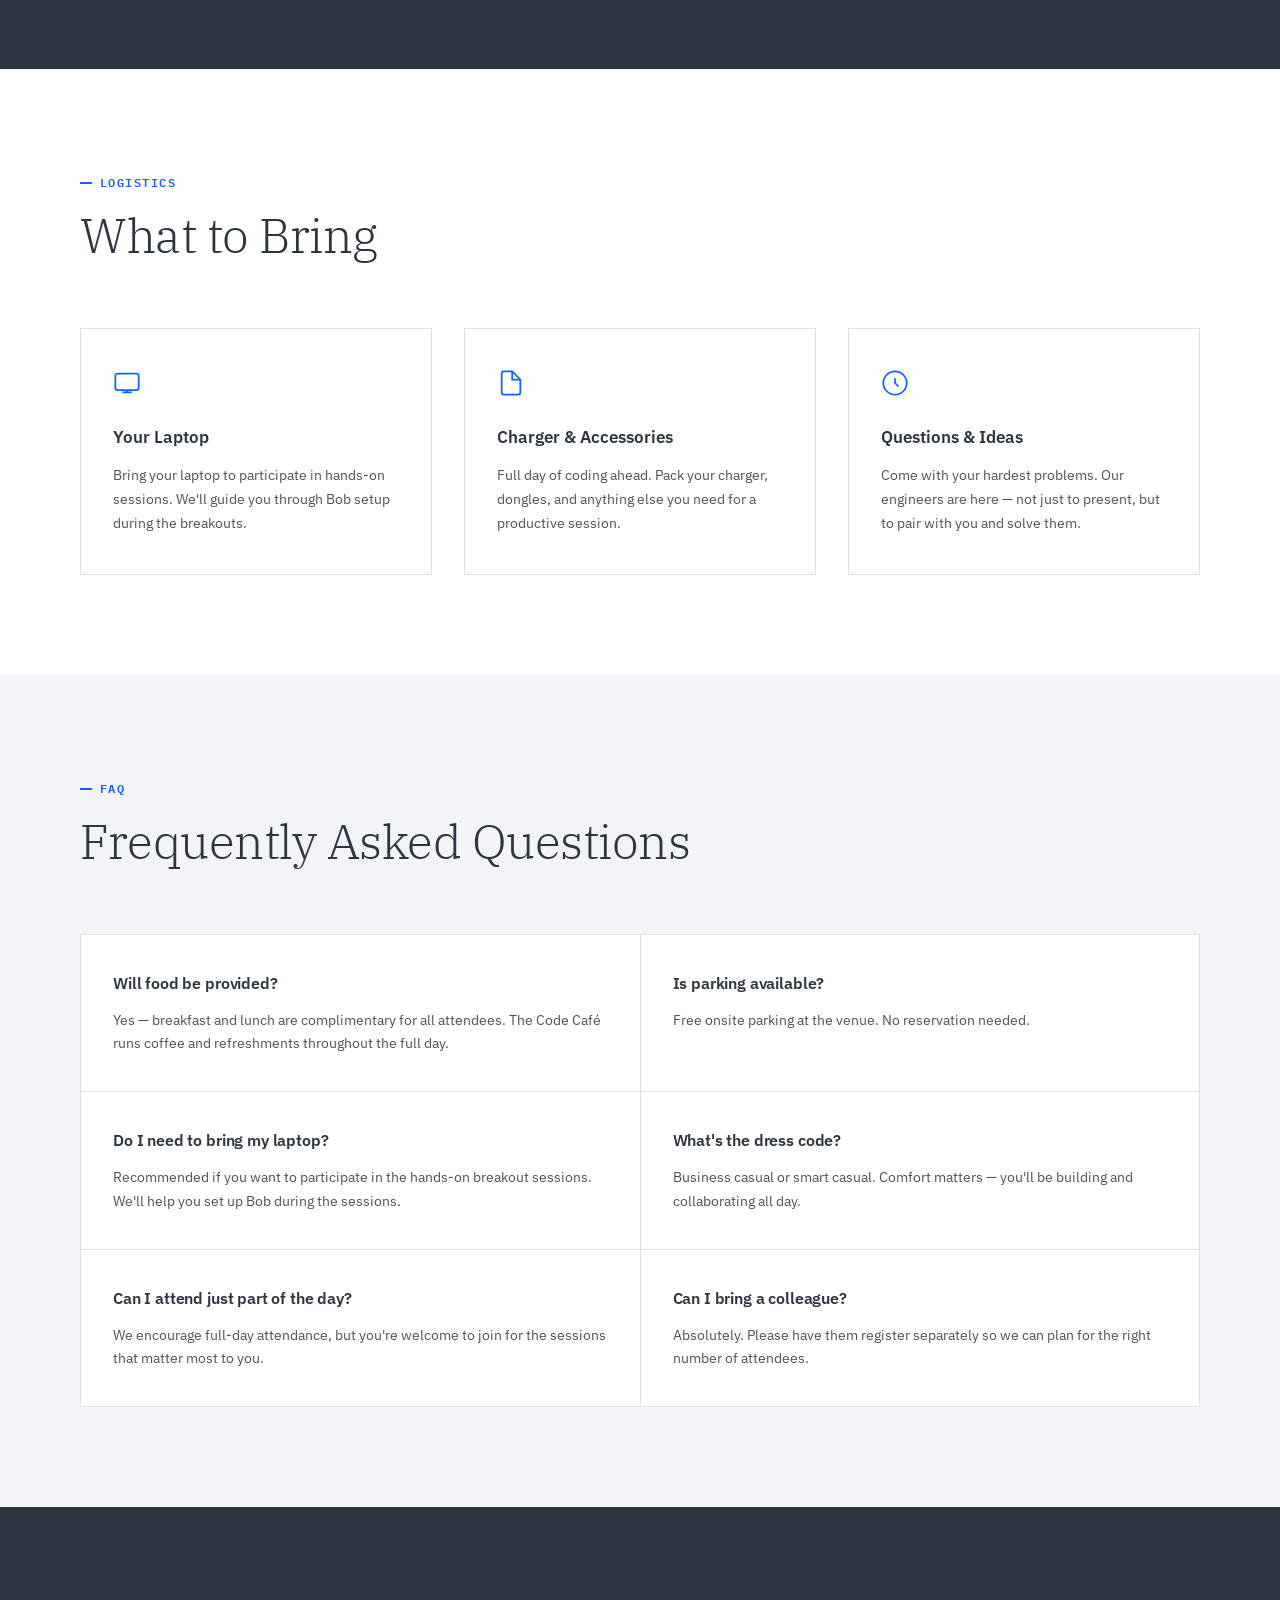
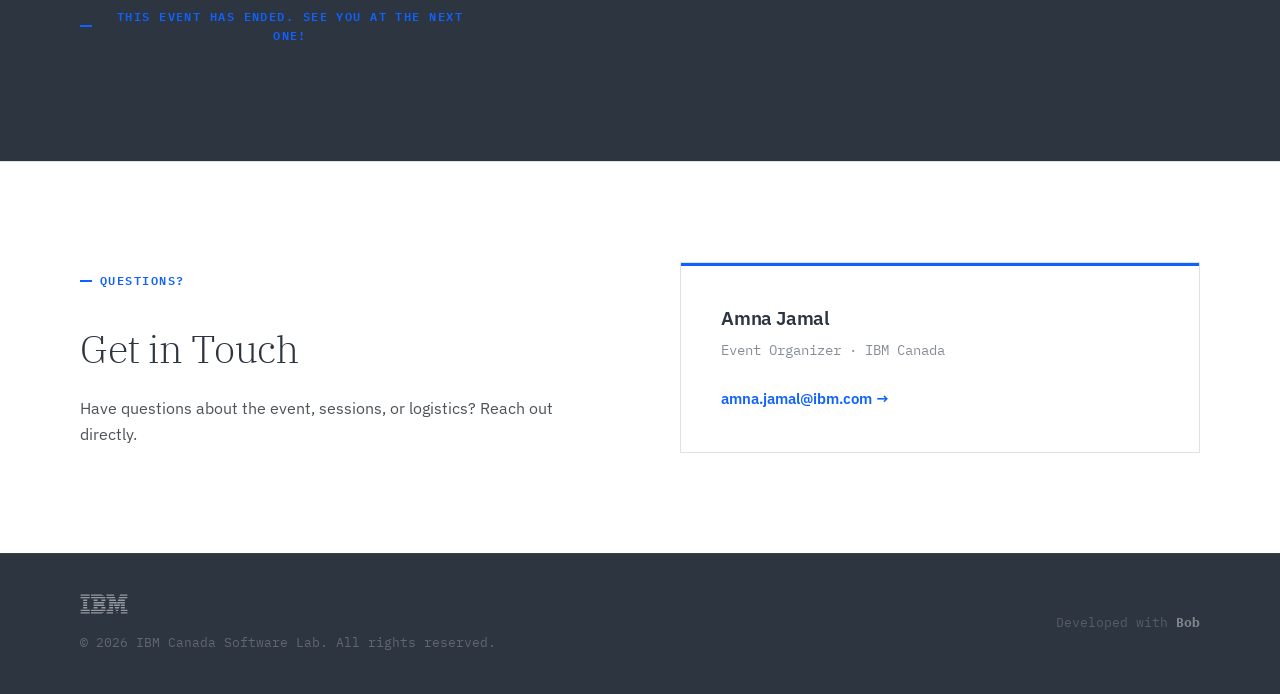
==== commit 7ff6e87d: "Update index.html" ====
--- a/index.html
+++ b/index.html
@@ -113,7 +113,7 @@
                         <span class="section-kicker">Why Attend</span>
                         <h2 class="section-title">Built for developers.<br>By developers.</h2>
                     </div>
-                    <p class="stats-caption">You asked. We're delivering! Following the success of our first IBM Bob Developer Day in June, we're bringing the hands-on experience back to Markham. </p>
+                    <p class="stats-caption">You asked. We're delivering! Following the success of our first IBM Bob Developer Day in June, we're bringing the hands-on experience back to Markham. Here's what June looked like: </p>
 					<div class="stats-grid">
     				<div class="stat-card">
         			<h3>200+</h3>
@@ -288,7 +288,7 @@
                 <div class="section-inner">
                     <div class="section-header section-header-light">
                         <span class="section-kicker section-kicker-light">Breakout Sessions</span>
-                        <h2 class="section-title section-title-light">Six New Tracks. Pick Two.</h2>
+                        <h2 class="section-title section-title-light">Five New Tracks. Pick Two.</h2>
 						<p> We’ve refreshed the content across all six tracks for October, so whether you joined us in June or this is your first Developer Day, there’s something new to build.</p>
                     </div>
                     <div class="tracks-grid">
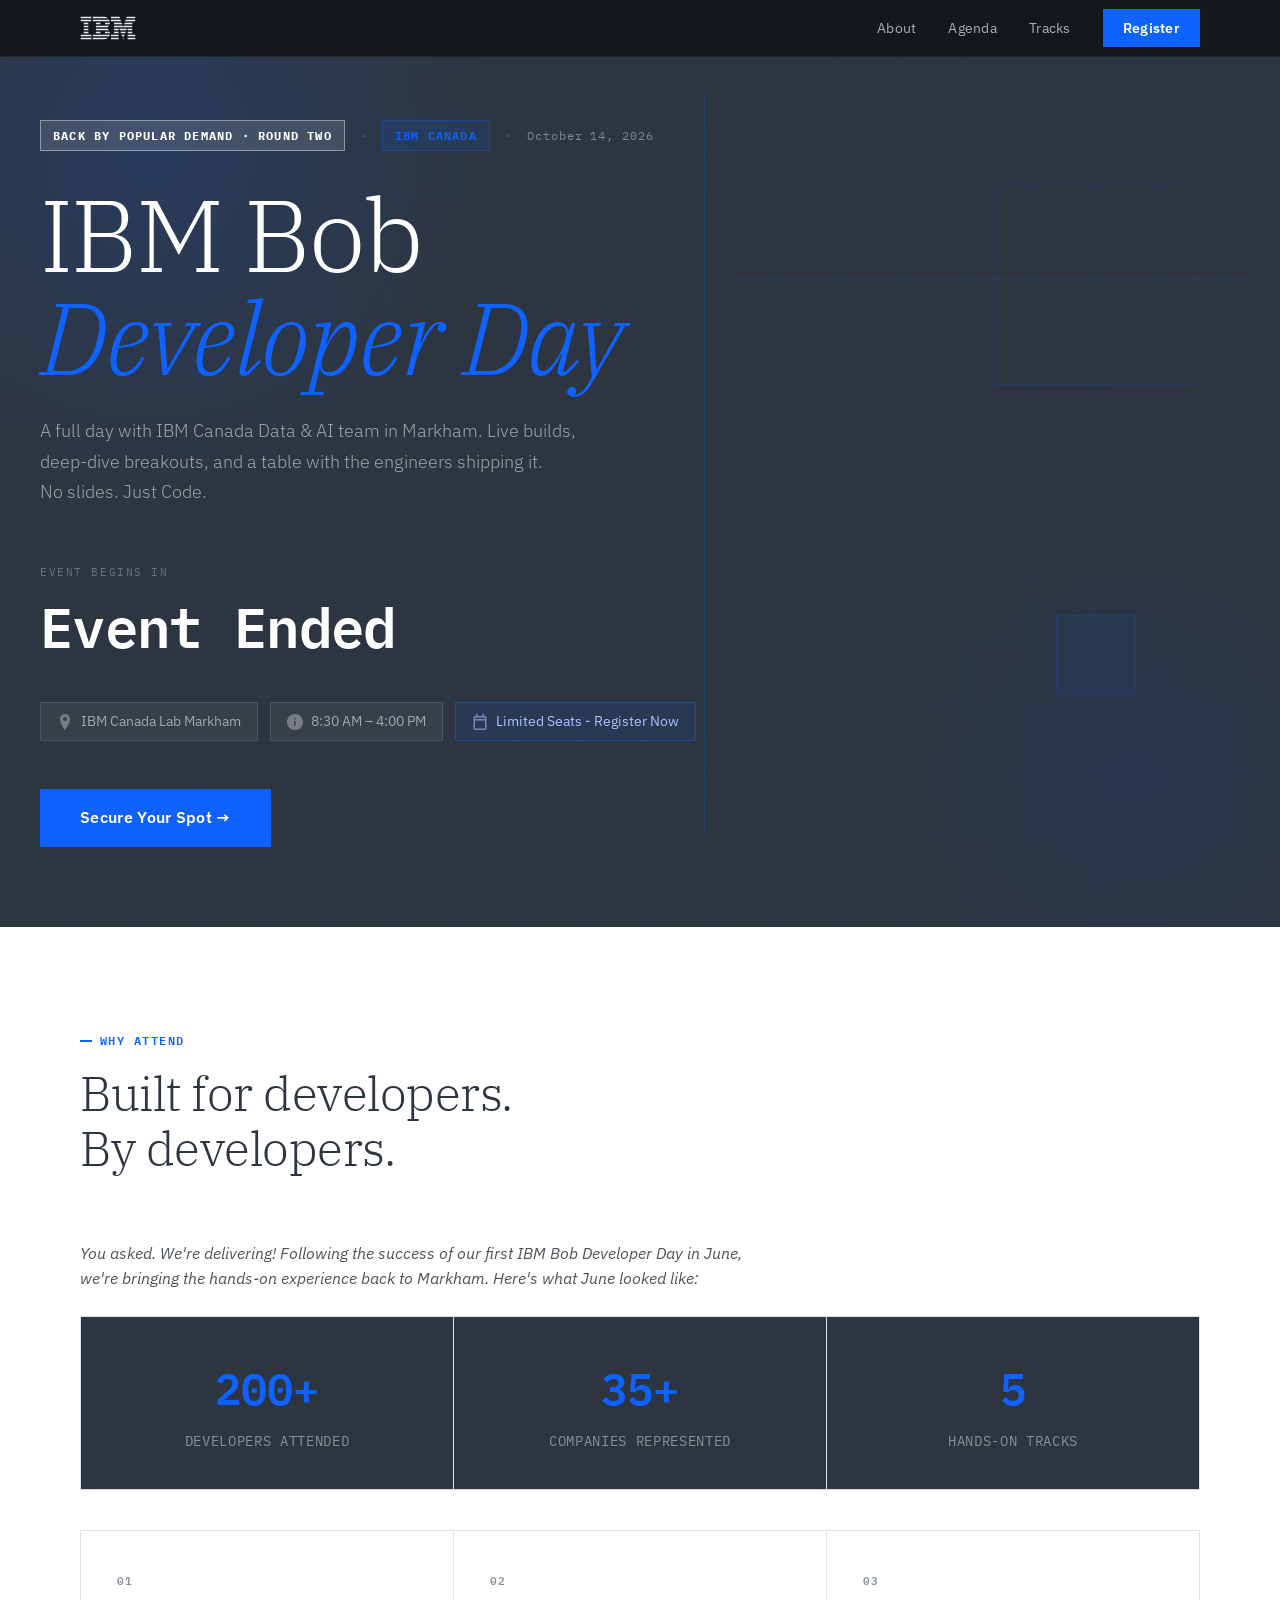
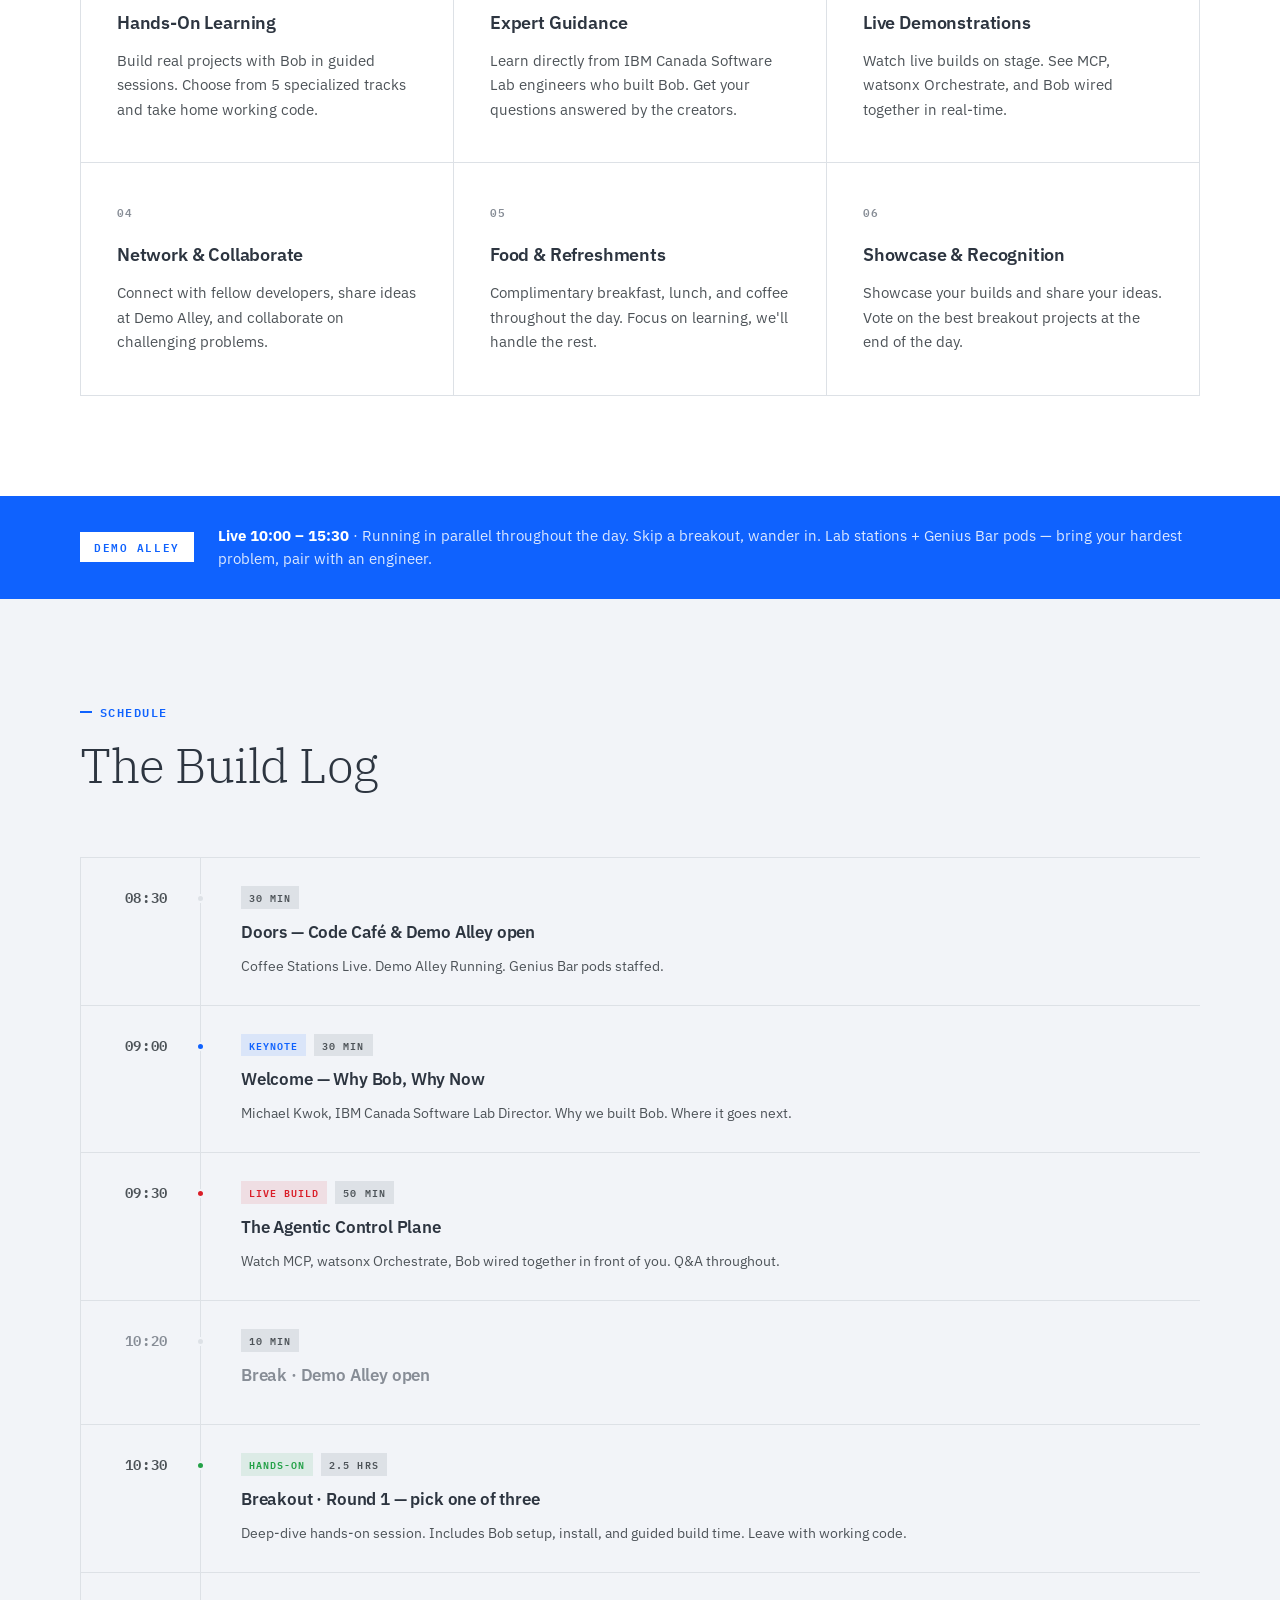
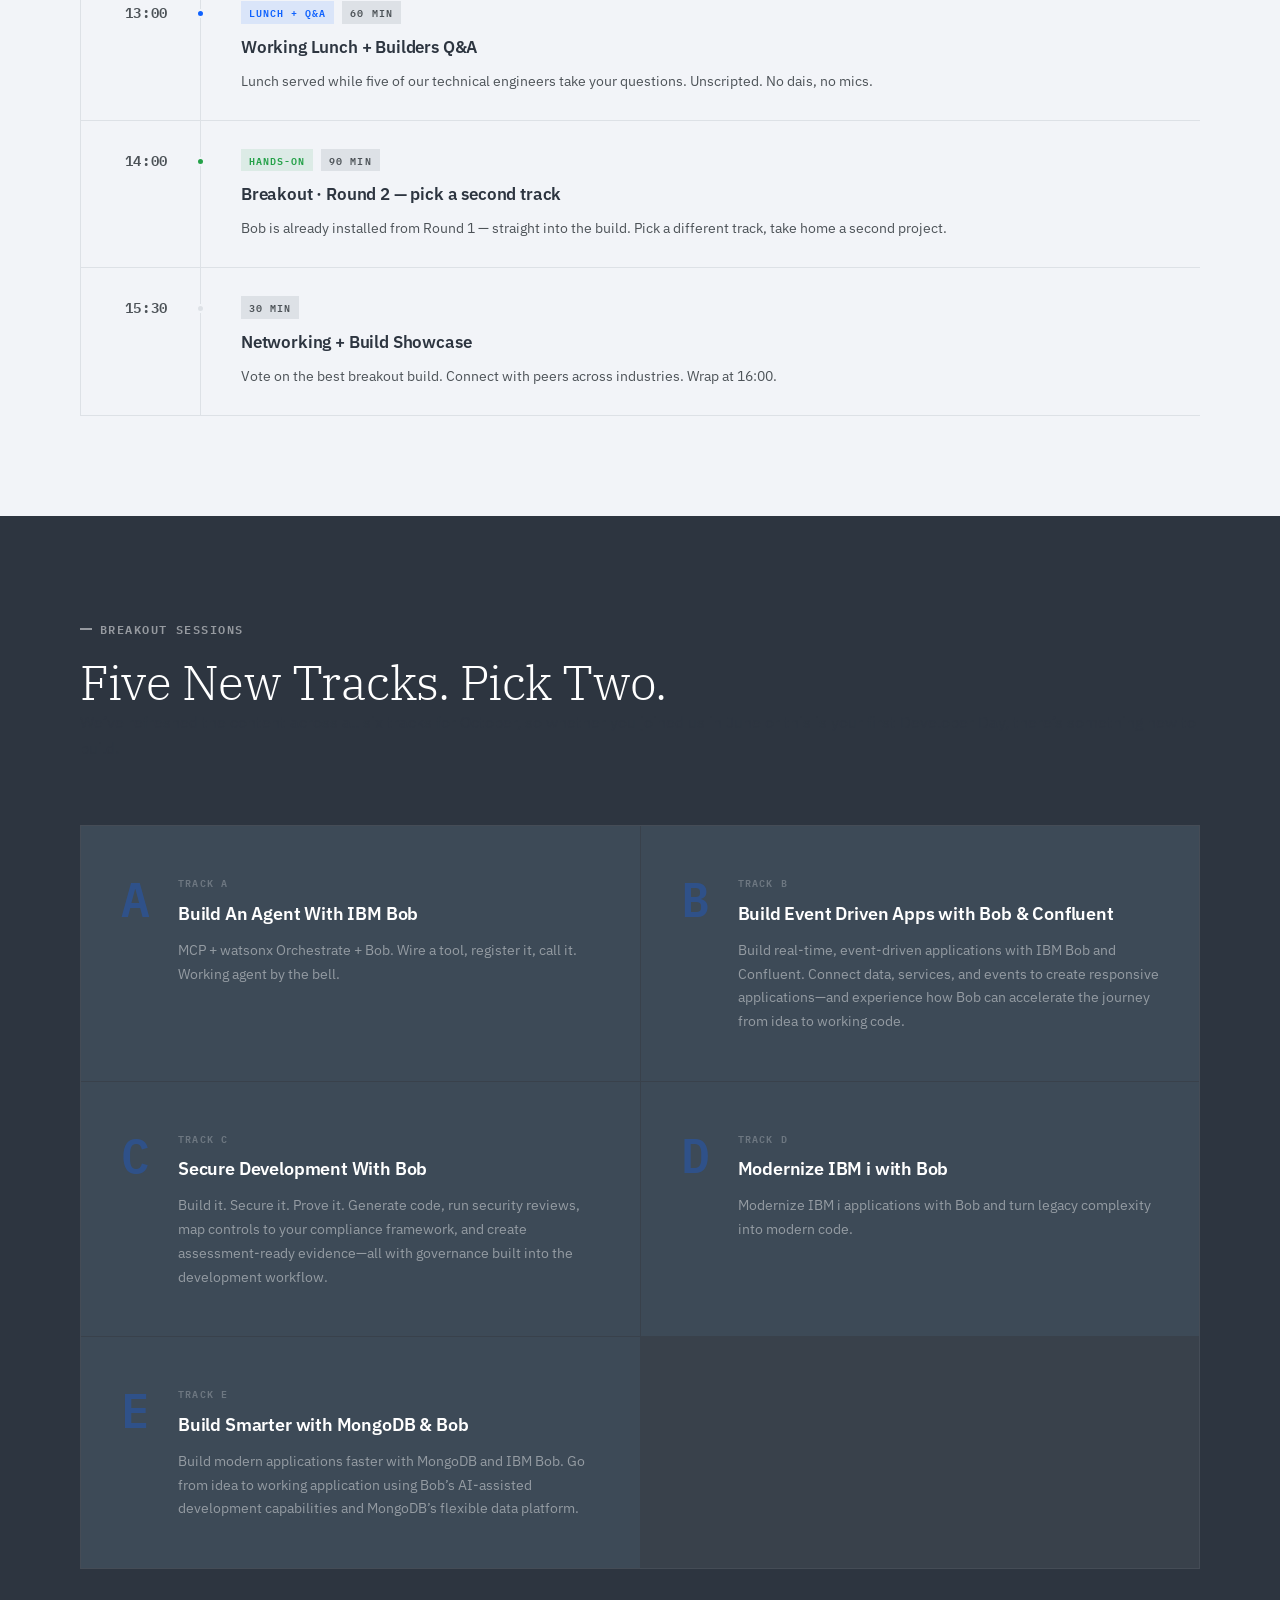
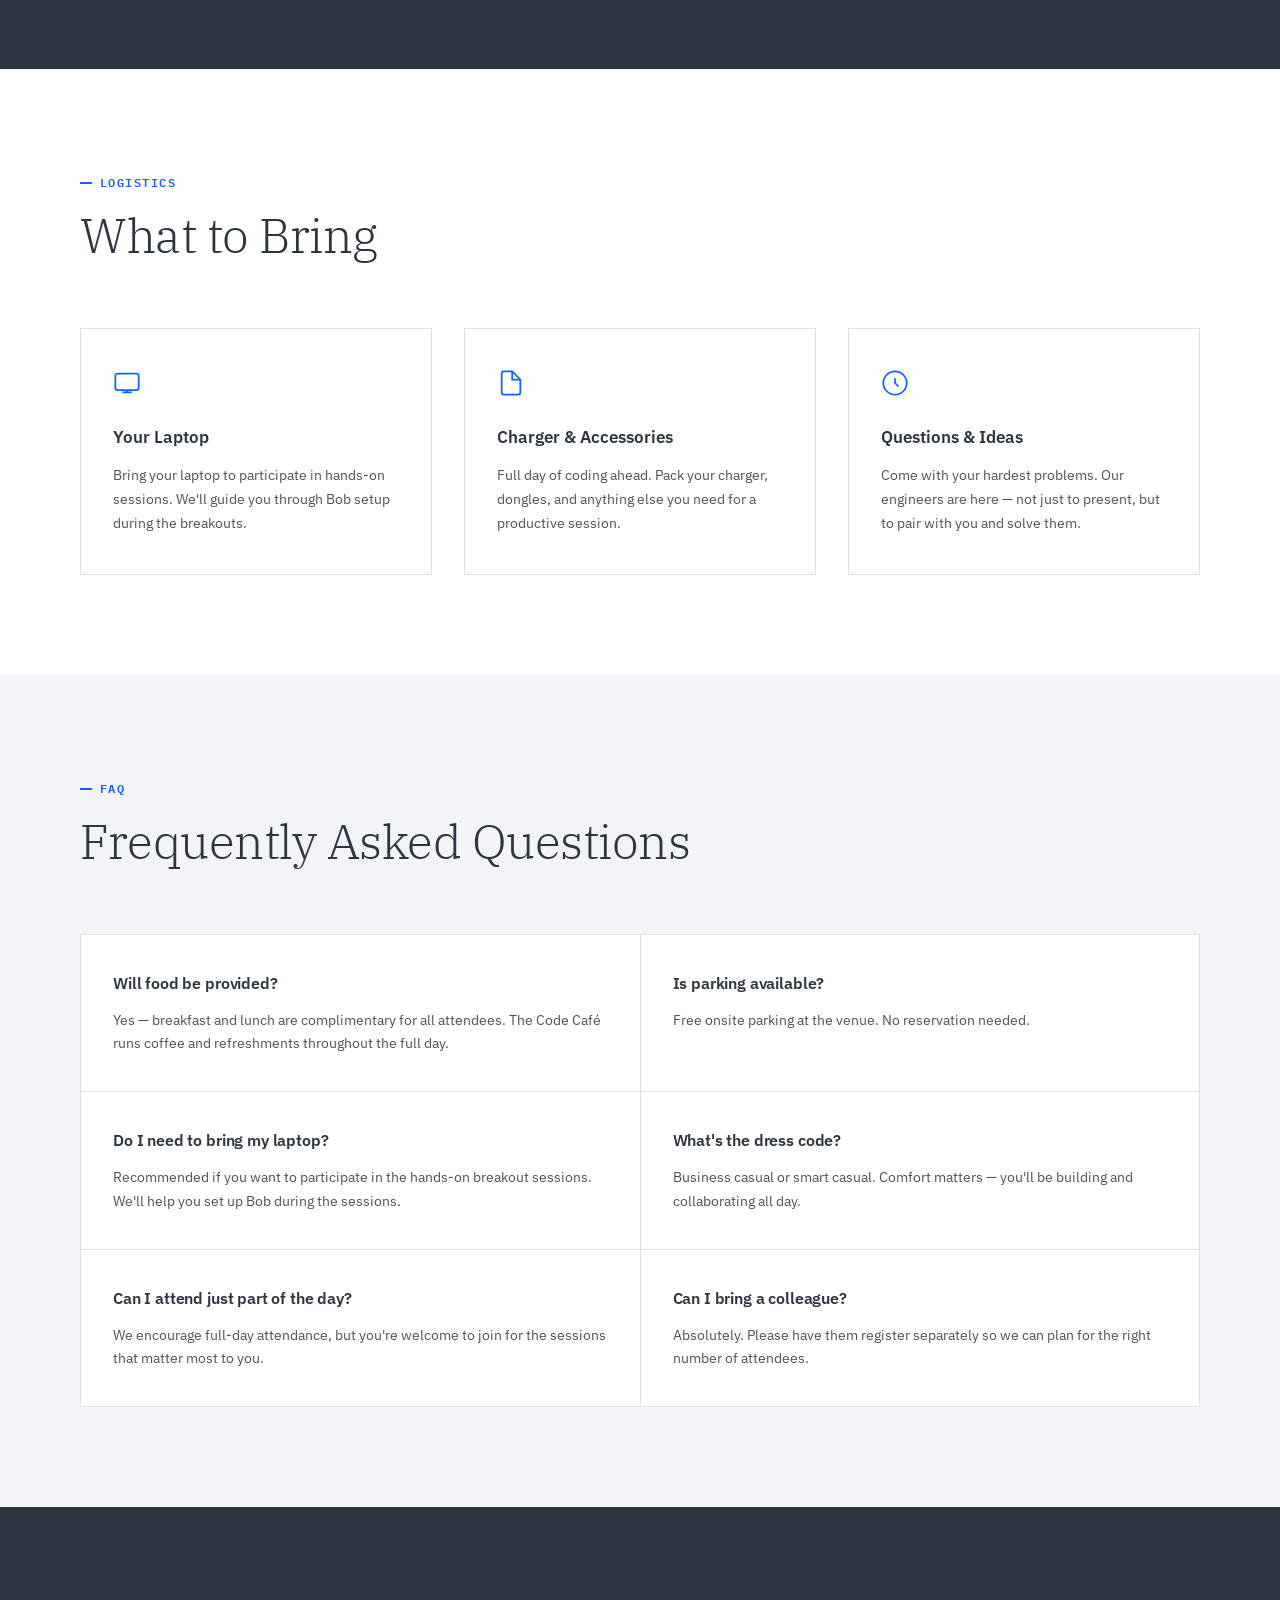
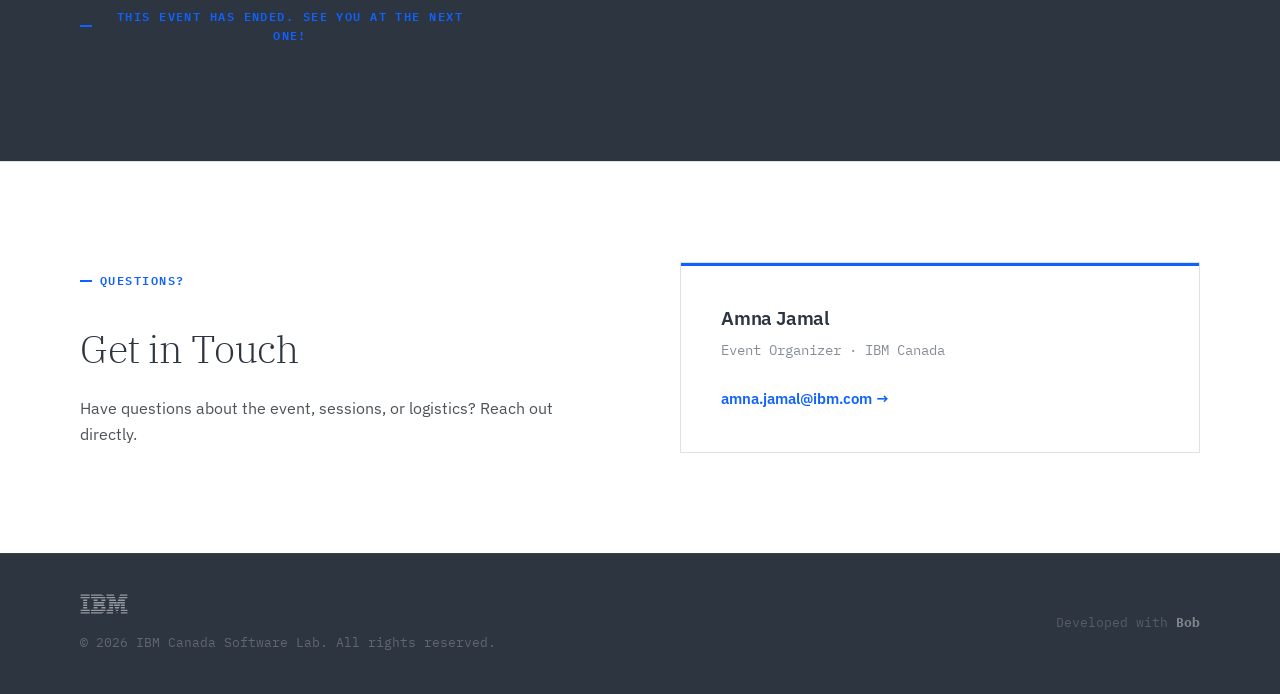
==== commit 33510f2d: "Update index.html" ====
--- a/index.html
+++ b/index.html
@@ -424,15 +424,13 @@
                                 Your information is secure and used only for this event.By registering for this event, you consent to photography and video recording and the use of such content for event marketing and promotional activities.
                             </div>
                         </div>
-             <!--      <div class="register-right">
+                       <div class="register-right">
                             <iframe class="airtable-embed" 
-     							src="https://airtable.com/embed/appYo5AO9TQs8hWMN/shr4kMhDHOtvS2t6e" 
-     							frameborder="0" onmousewheel="" 
-     							width="100%" 
-    						    height="533" 
-     							style="background: transparent; border: 1px solid #ccc;">
-							</iframe>
-                        </div>       -->
+						       src="https://airtable.com/embed/appYo5AO9TQs8hWMN/shrVcJUp2NwupzqsD" 
+						       frameborder="0" onmousewheel="" width="100%" height="533" 
+						       style="background: transparent; border: 1px solid #ccc;">
+					        </iframe>
+                        </div>       
                     </div>
                 </div>
             </section>
--- a/styles.css
+++ b/styles.css
@@ -274,9 +274,10 @@
 }
 
 .eyebrow-tag-demand {
-    color: var(--ibm-green);
-    background: rgba(36, 161, 72, 0.12);
-    border: 1px solid rgba(36, 161, 72, 0.35);
+    color: var(--ibm-white);
+    font-weight: 700;
+    background: rgba(255, 255, 255, 0.12);
+    border: 1px solid rgba(255, 255, 255, 0.4);
 }
 
 .eyebrow-divider { color: rgba(255,255,255,0.2); }
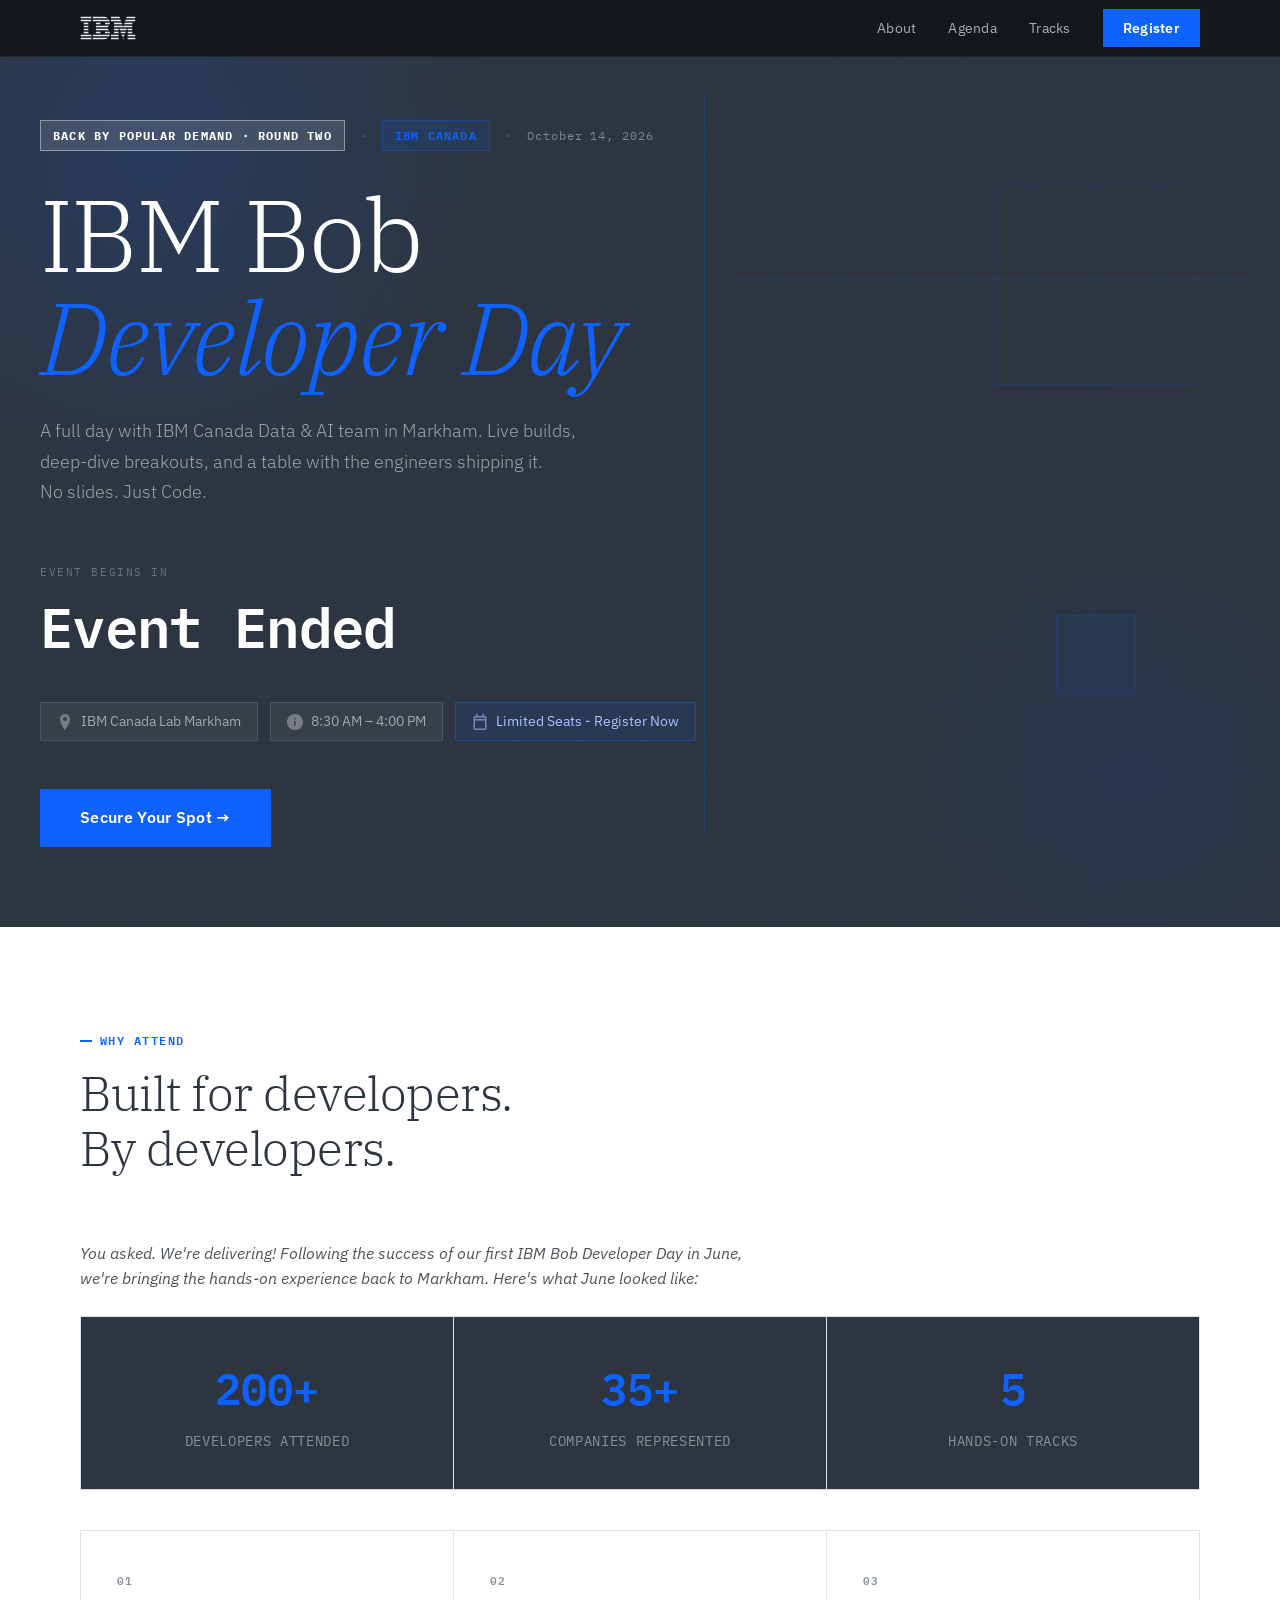
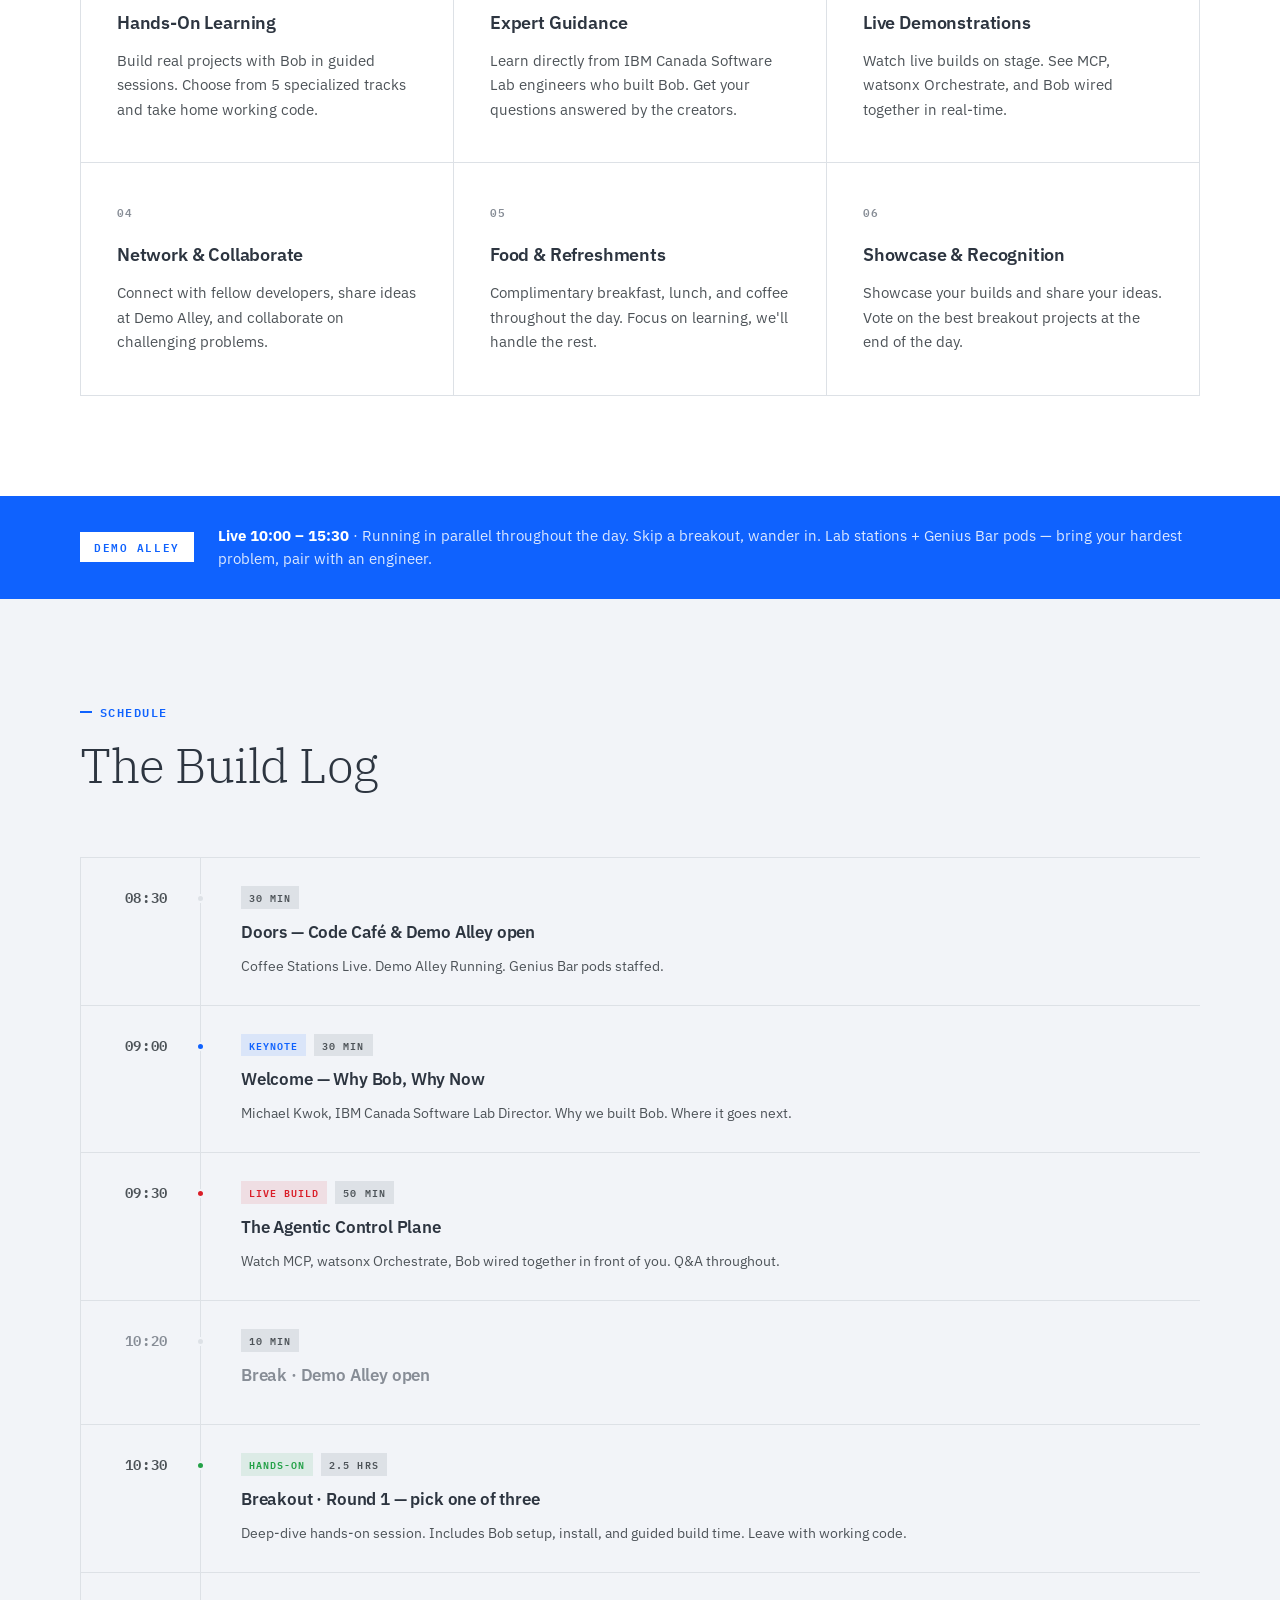
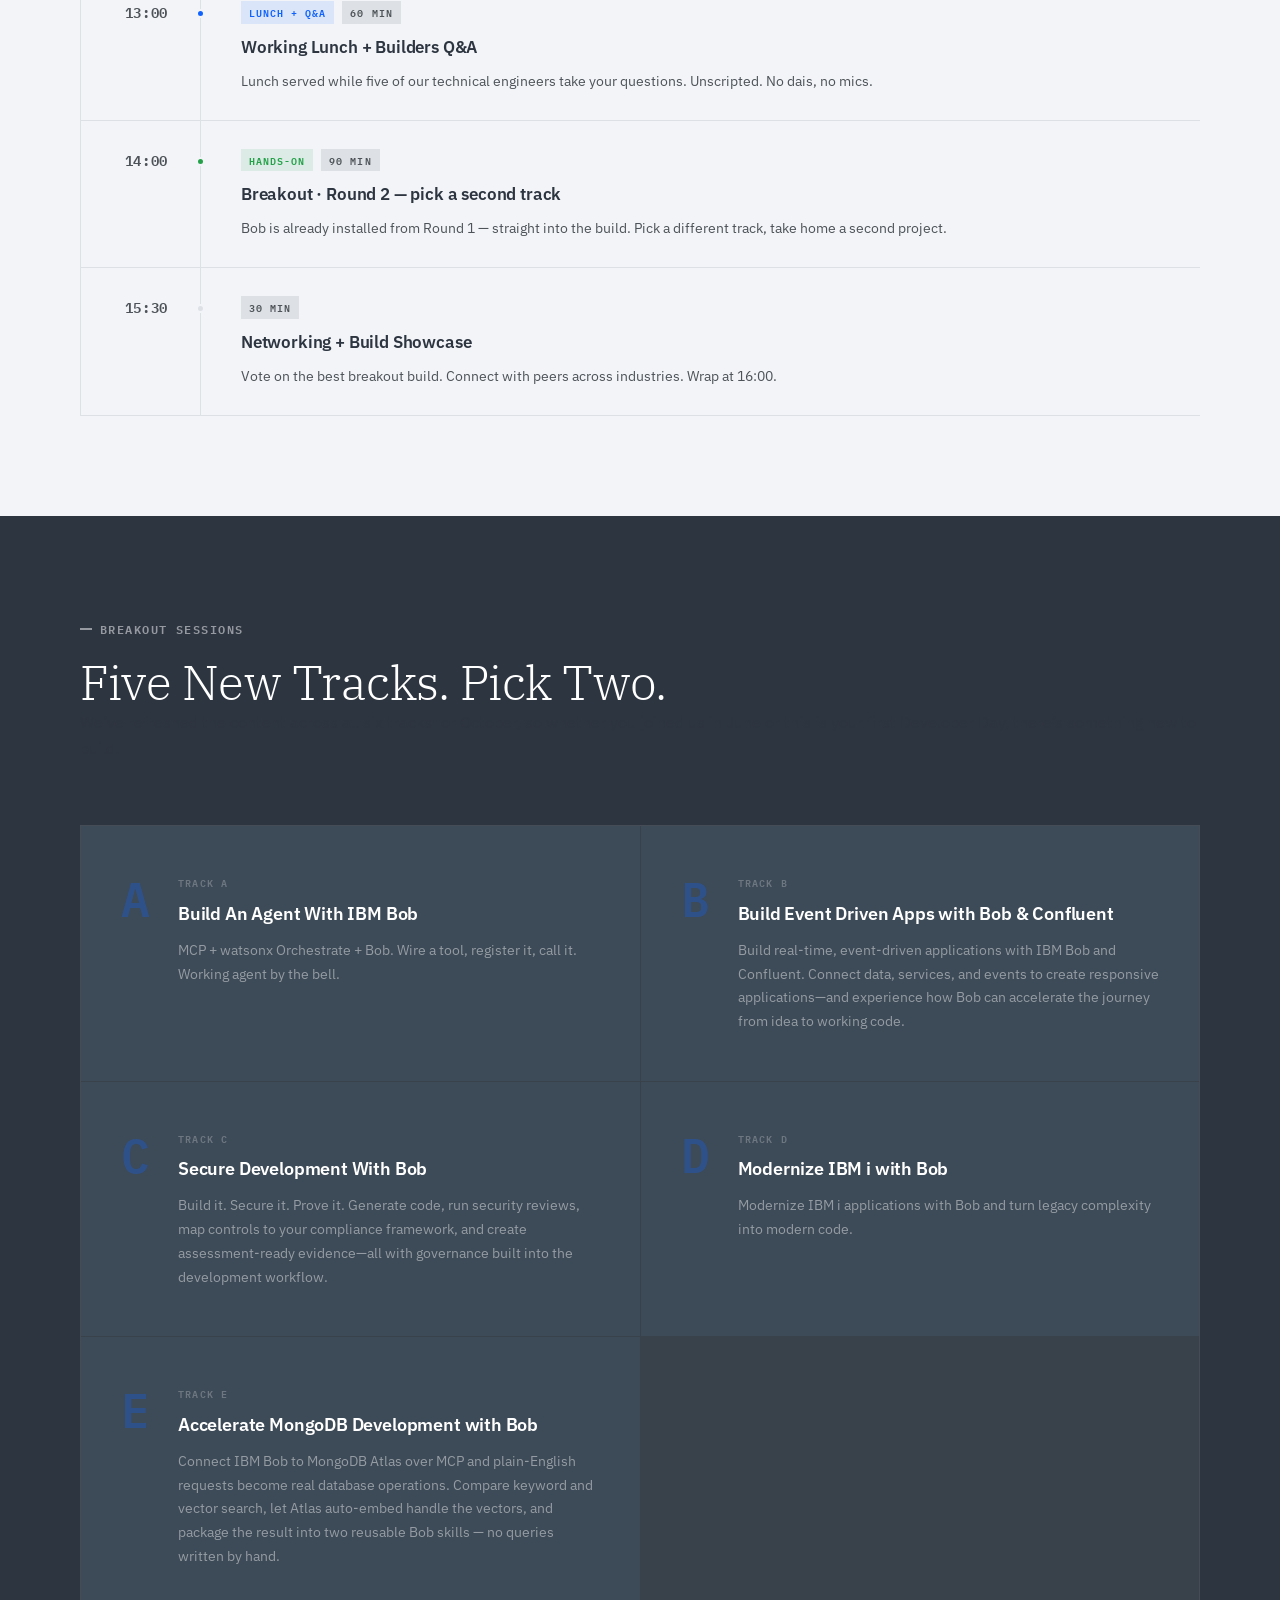
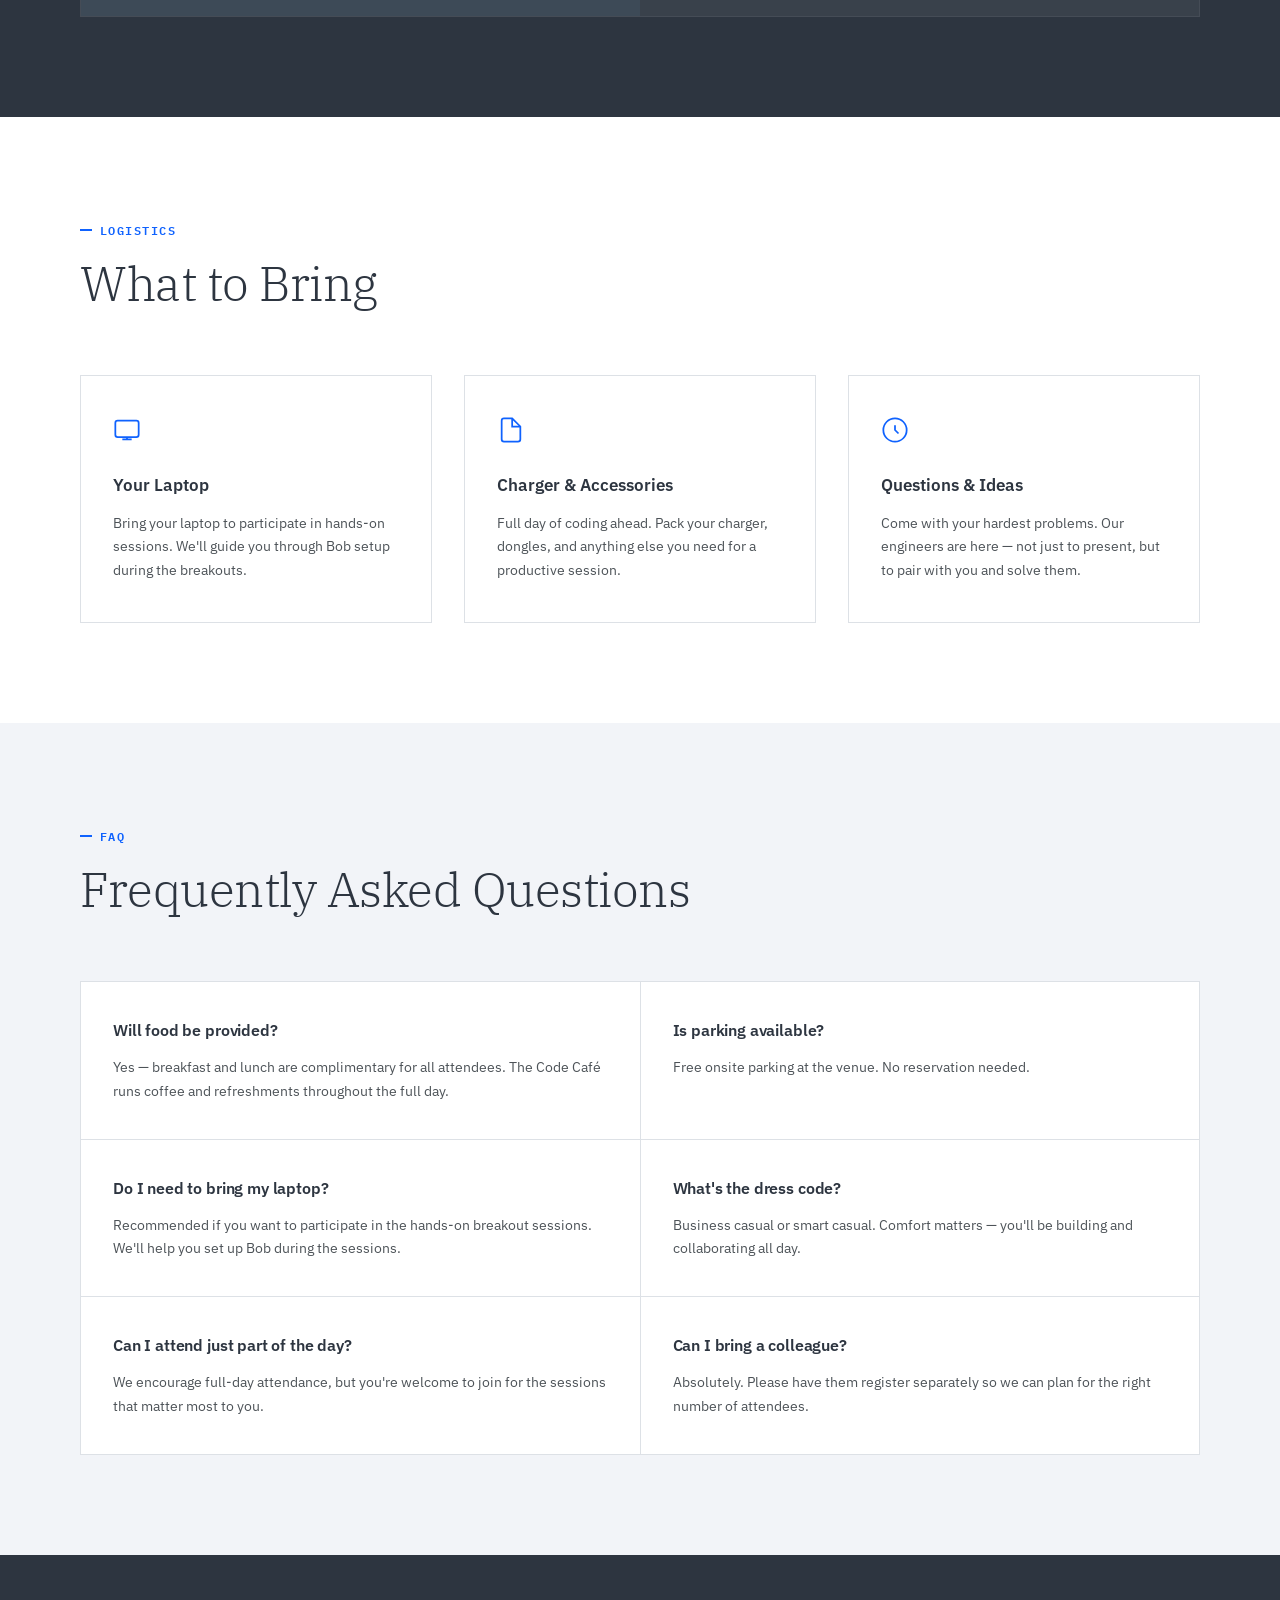
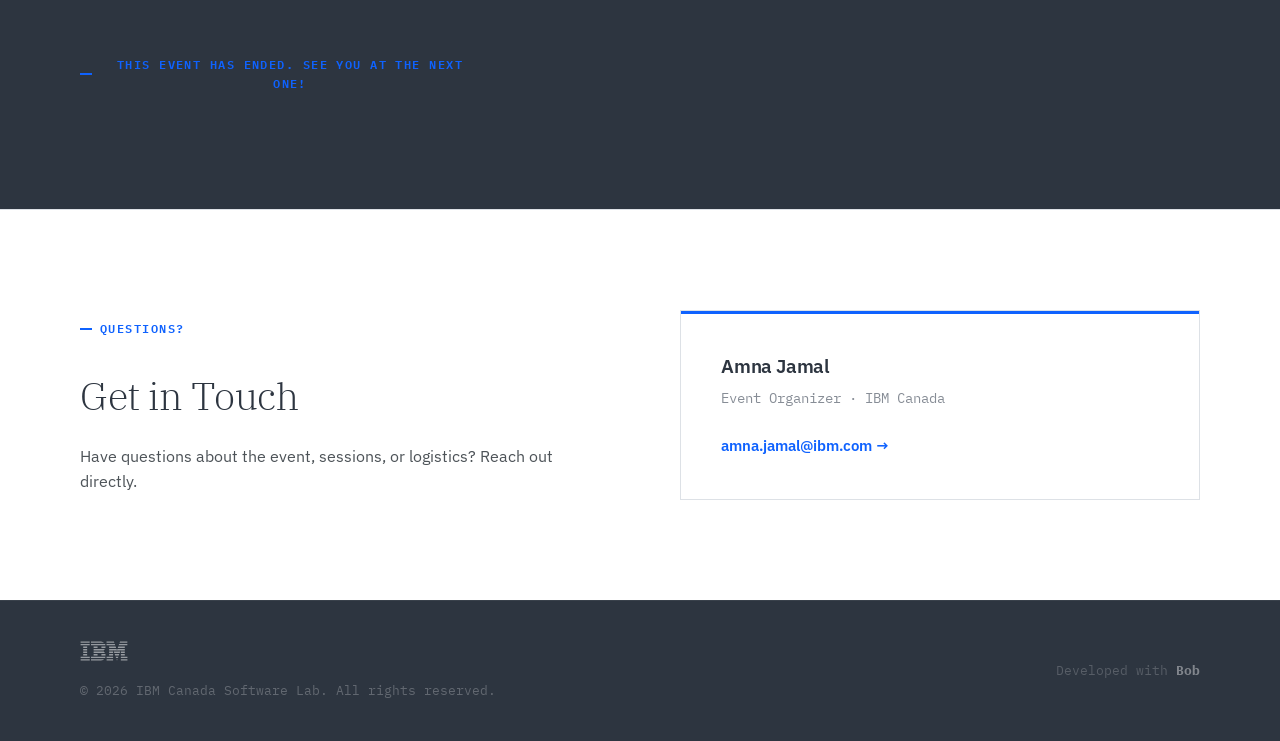
==== commit 59054c7c: "Update index.html" ====
--- a/index.html
+++ b/index.html
@@ -328,8 +328,8 @@
                             <div class="track-letter">E</div>
                             <div class="track-body">
                                 <div class="track-label">TRACK E</div>
-                                <h3>Build Smarter with MongoDB & Bob</h3>
-                                <p>Build modern applications faster with MongoDB and IBM Bob. Go from idea to working application using Bob’s AI-assisted development capabilities and MongoDB’s flexible data platform.</p>
+                                <h3>Accelerate MongoDB Development with Bob</h3>
+                                <p>Connect IBM Bob to MongoDB Atlas over MCP and plain-English requests become real database operations. Compare keyword and vector search, let Atlas auto-embed handle the vectors, and package the result into two reusable Bob skills — no queries written by hand.</p>
                             </div>
                         </div>
                     </div>
@@ -412,7 +412,7 @@
                         <div class="register-left">
                             <span class="section-kicker section-kicker-light">Registration</span>
                             <h2>Reserve Your Spot</h2>
-                            <p>Secure your place at IBM Bob Developer Day Markham. Seats are limited — early registration is encouraged.</p>
+                            <p>Secure your place at IBM Bob Developer Day Markham.</p>
                             <ul class="register-perks">
                                 <li>Full-day access to all sessions</li>
                                 <li>Complimentary breakfast &amp; lunch</li>
